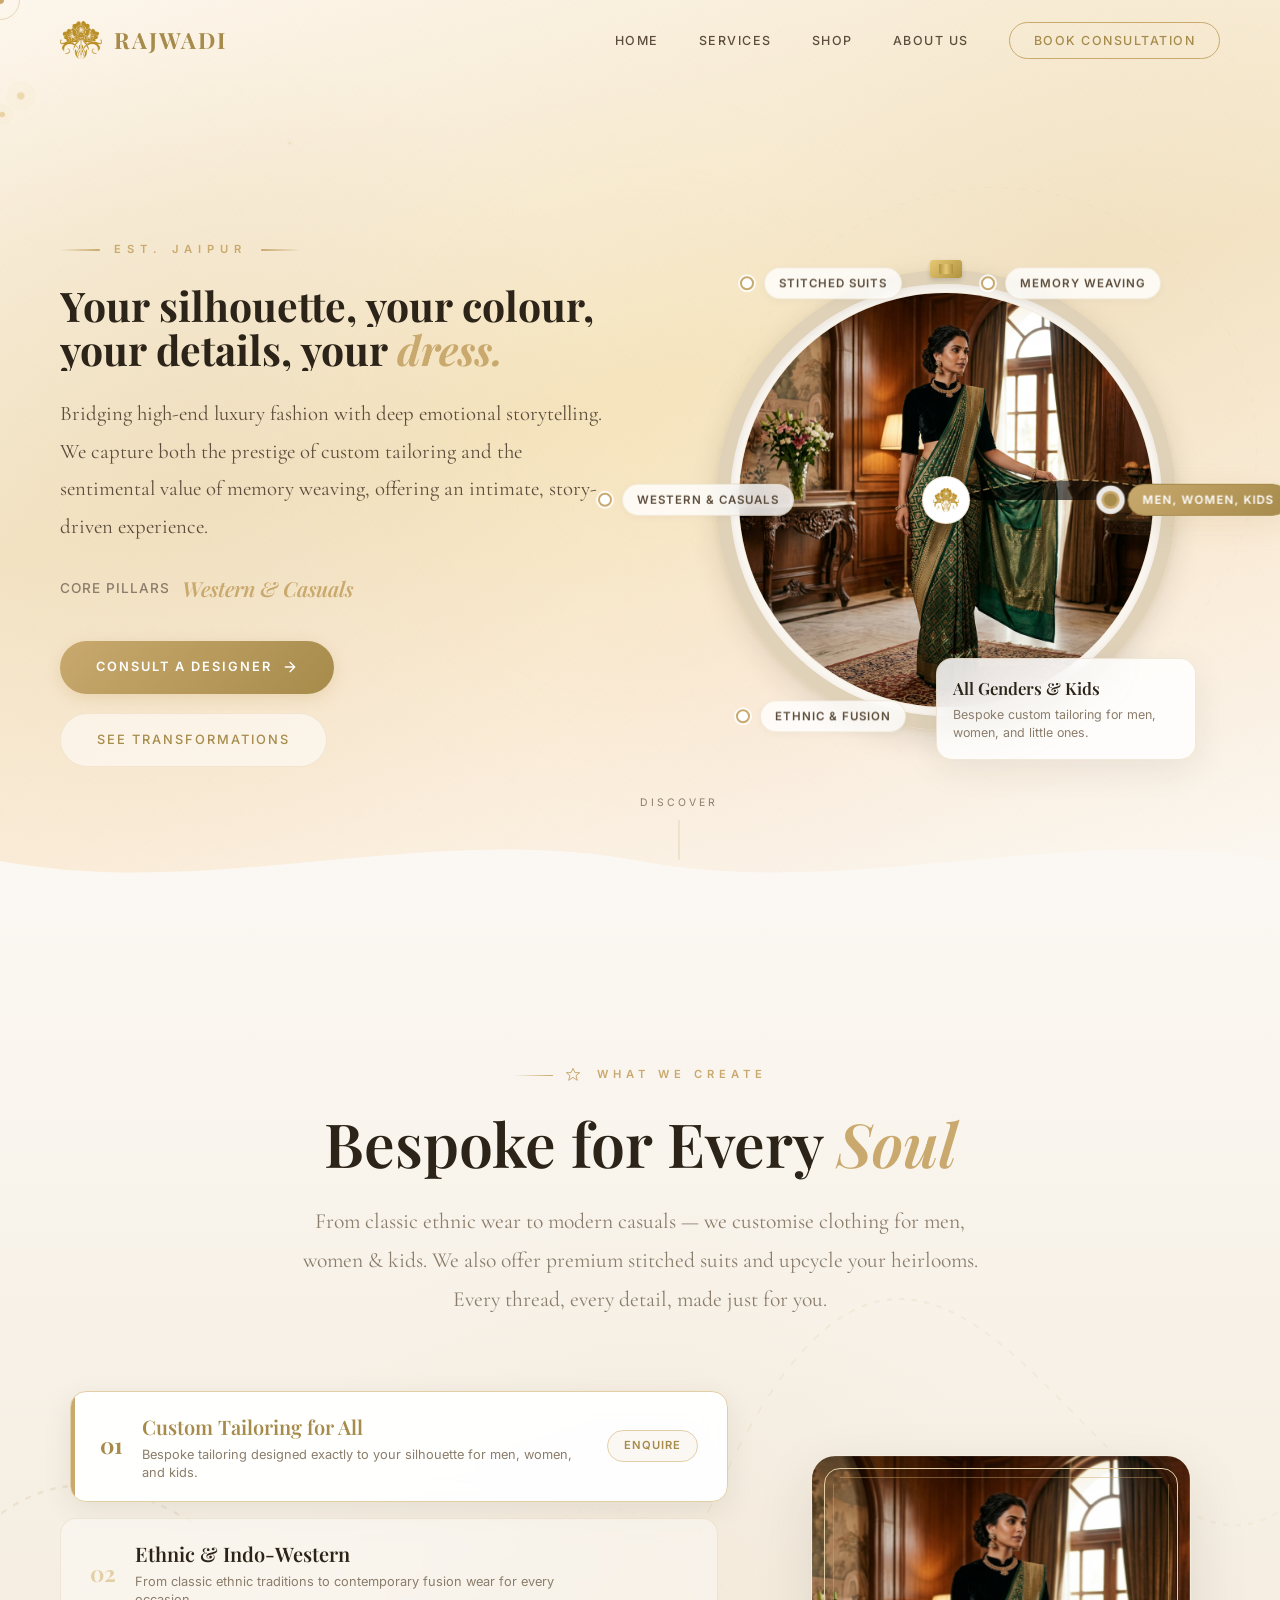
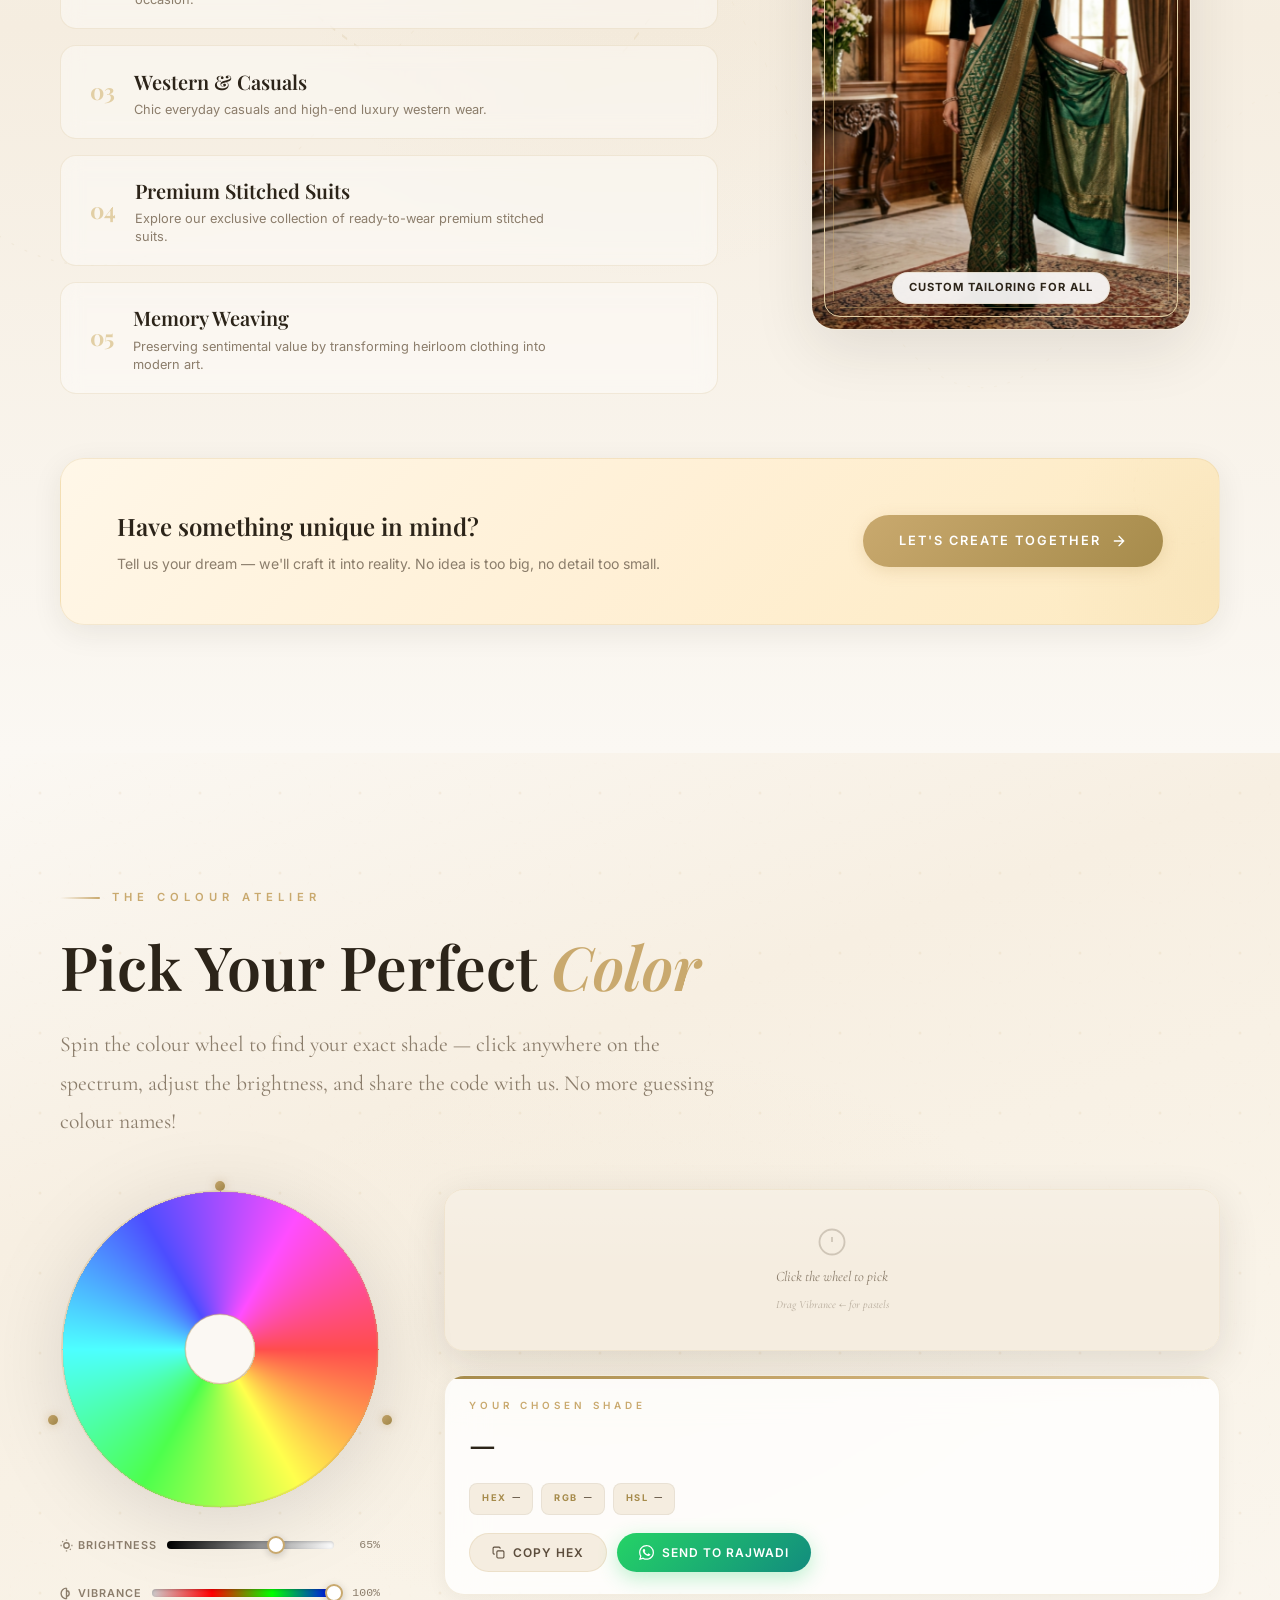
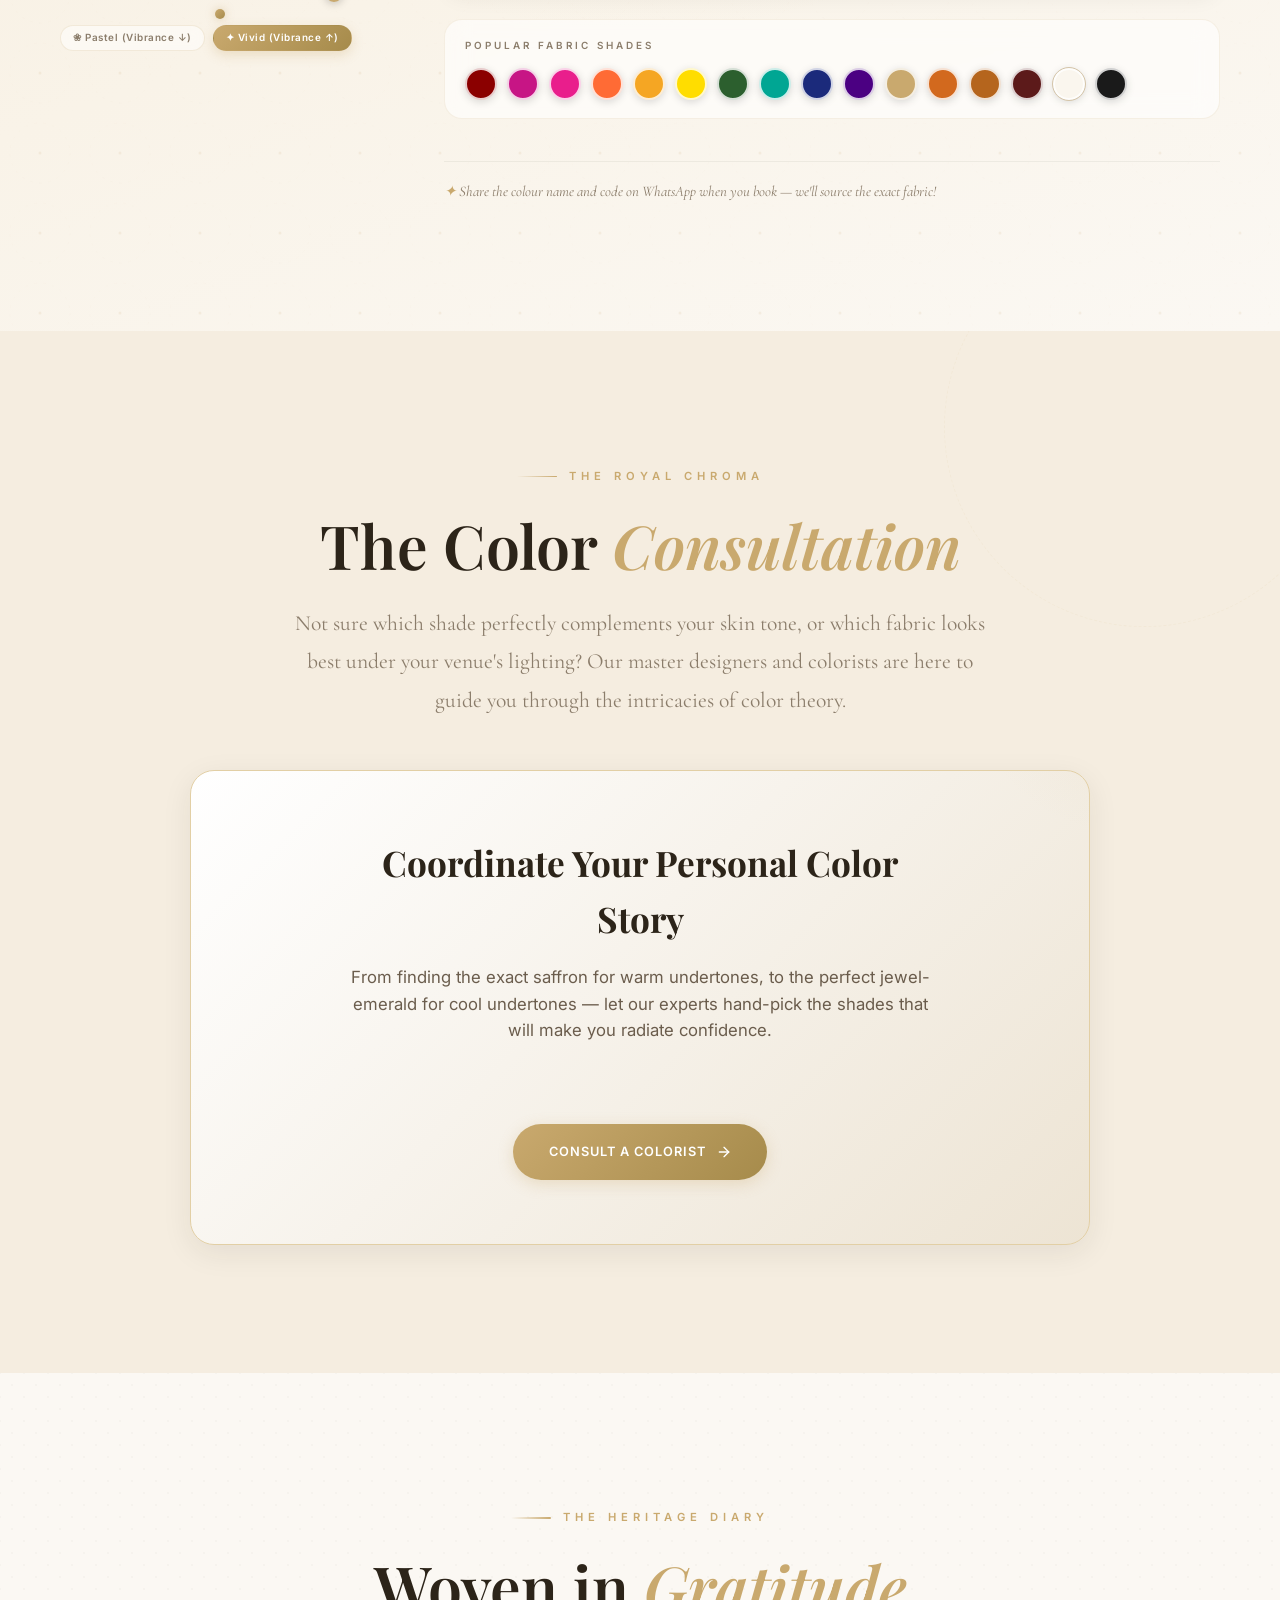
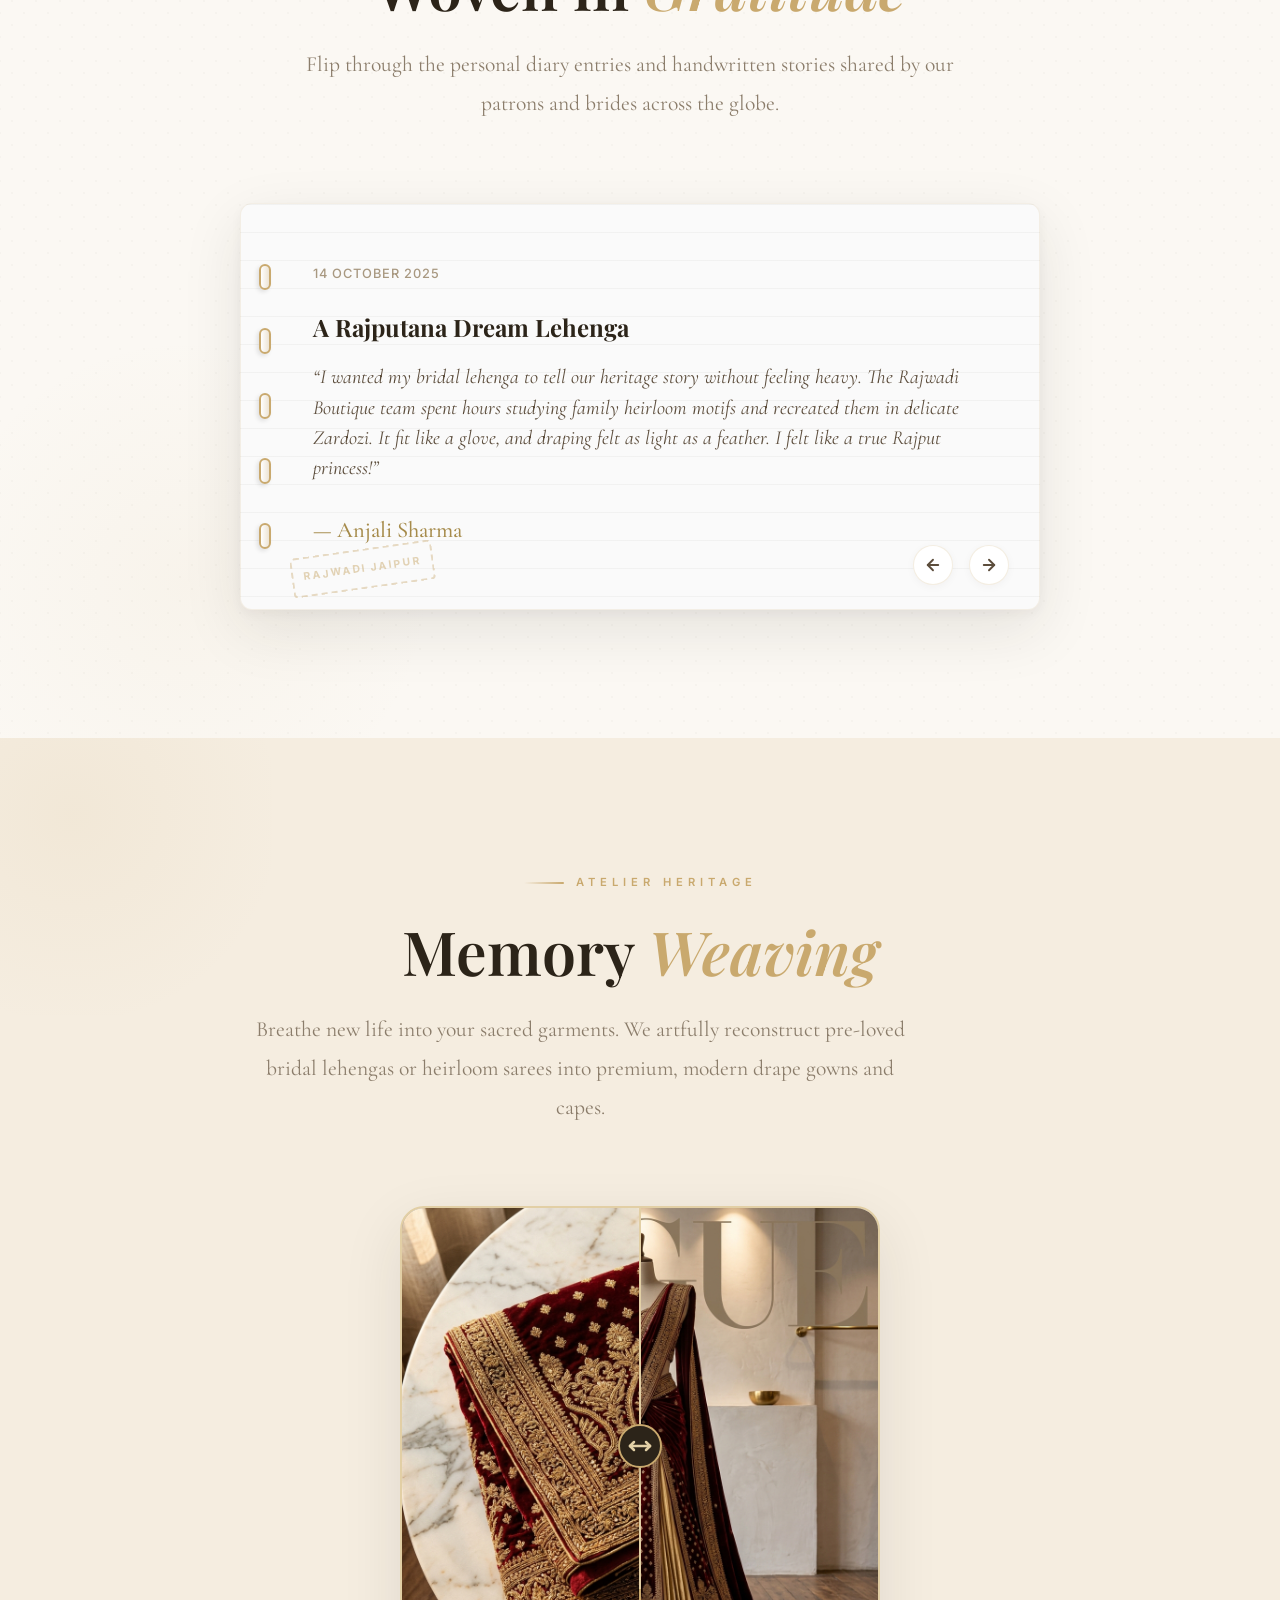
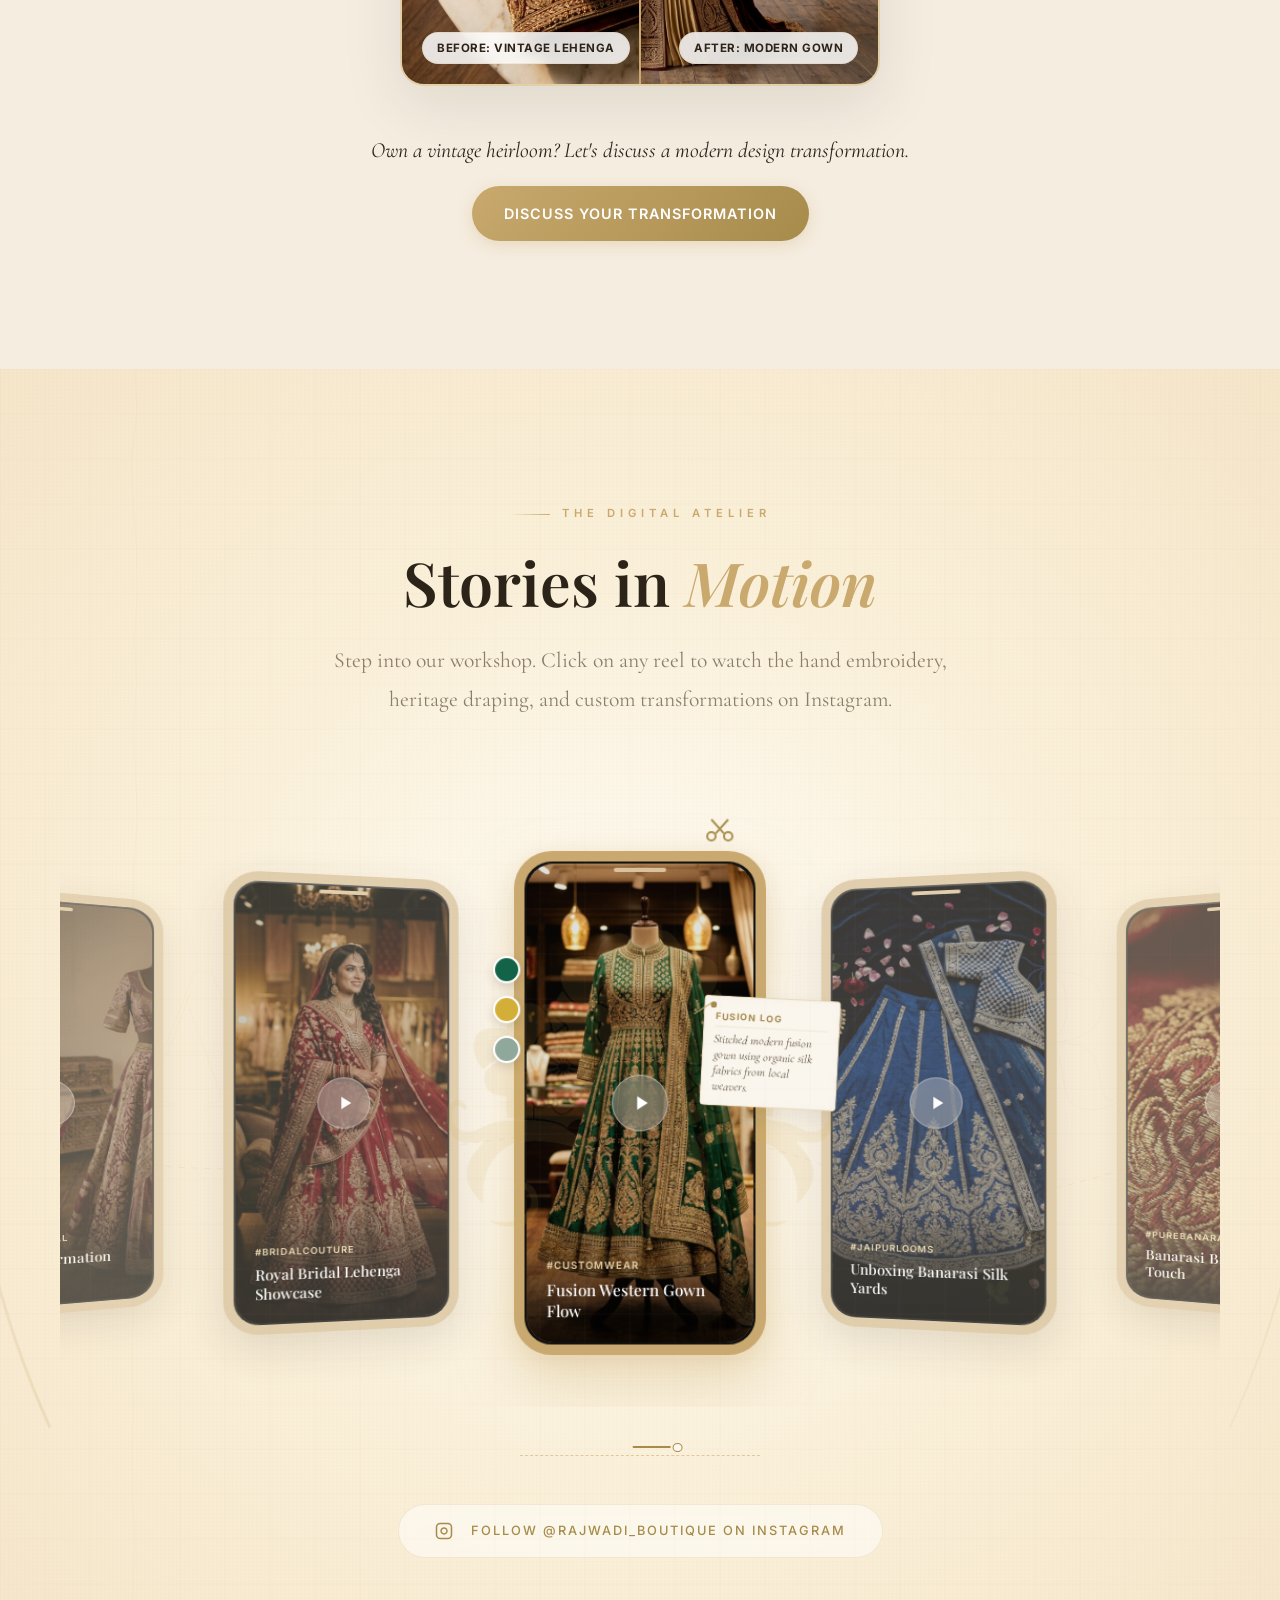
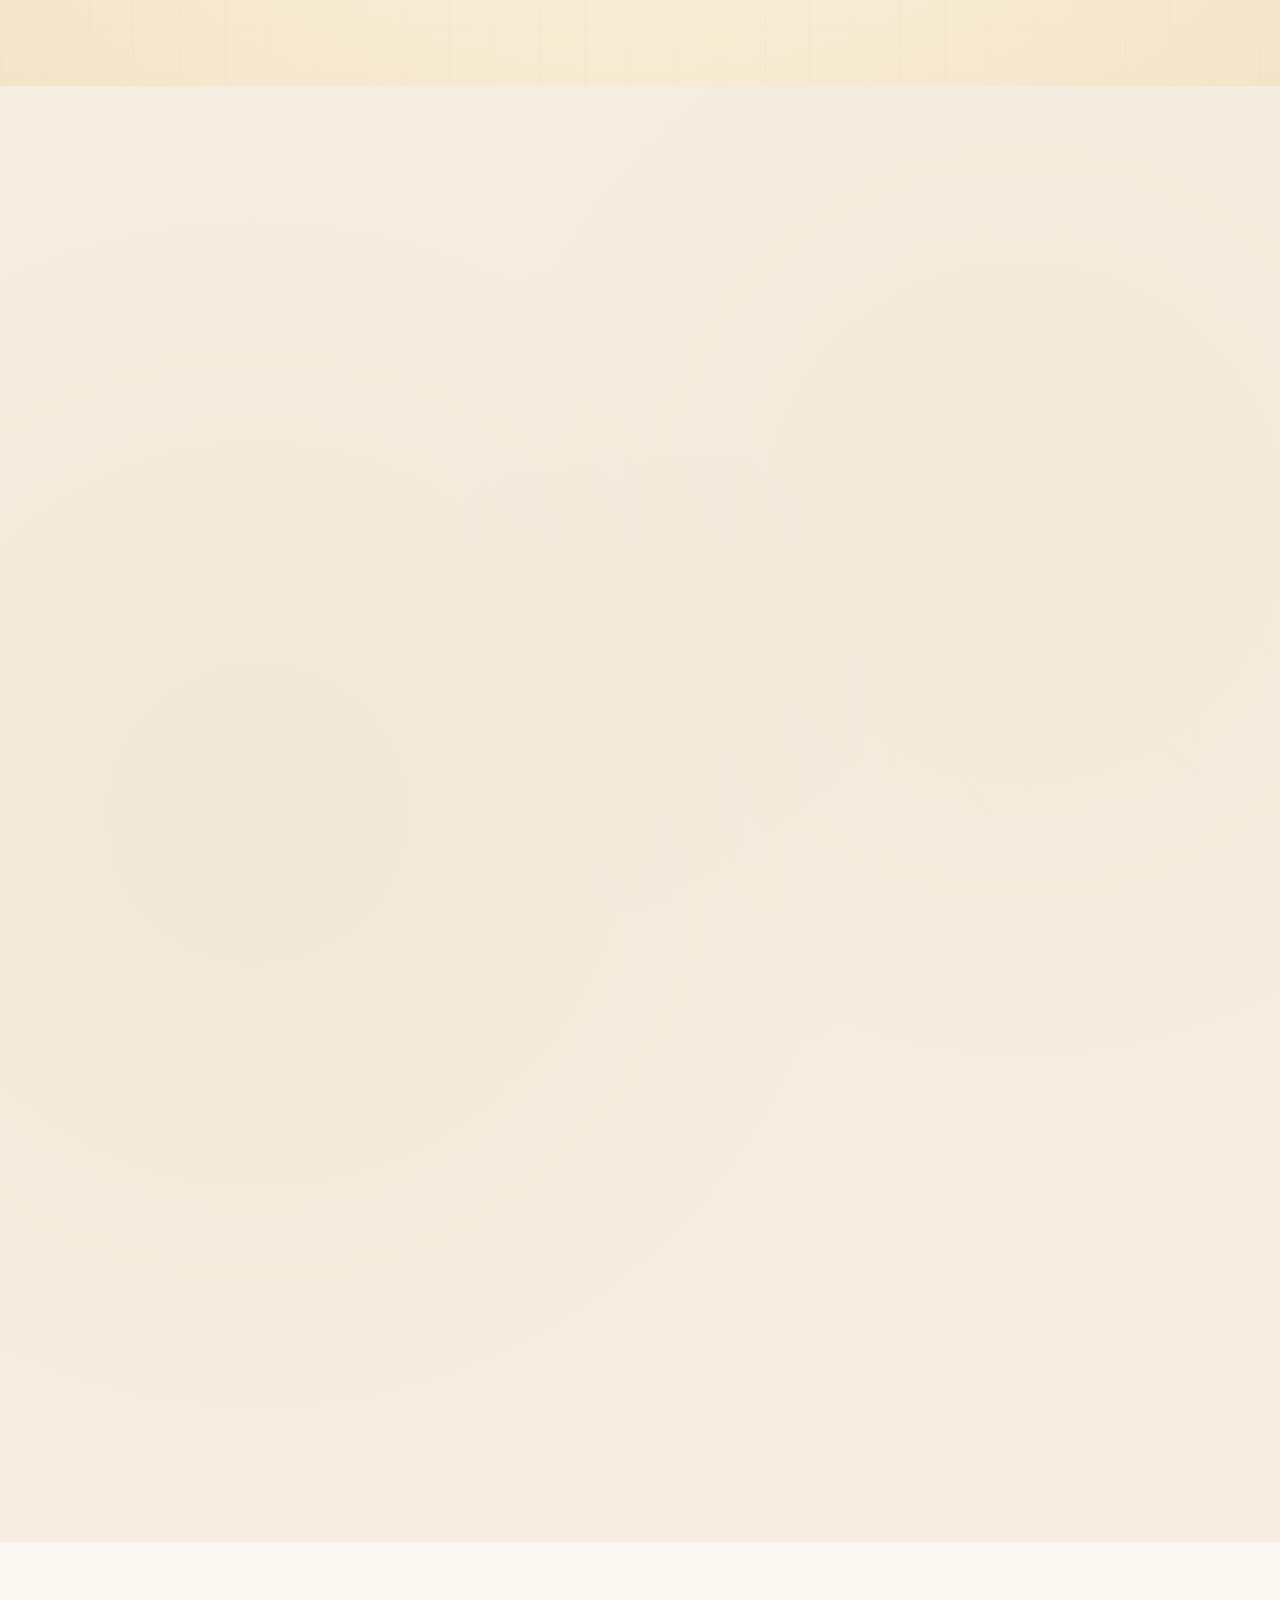
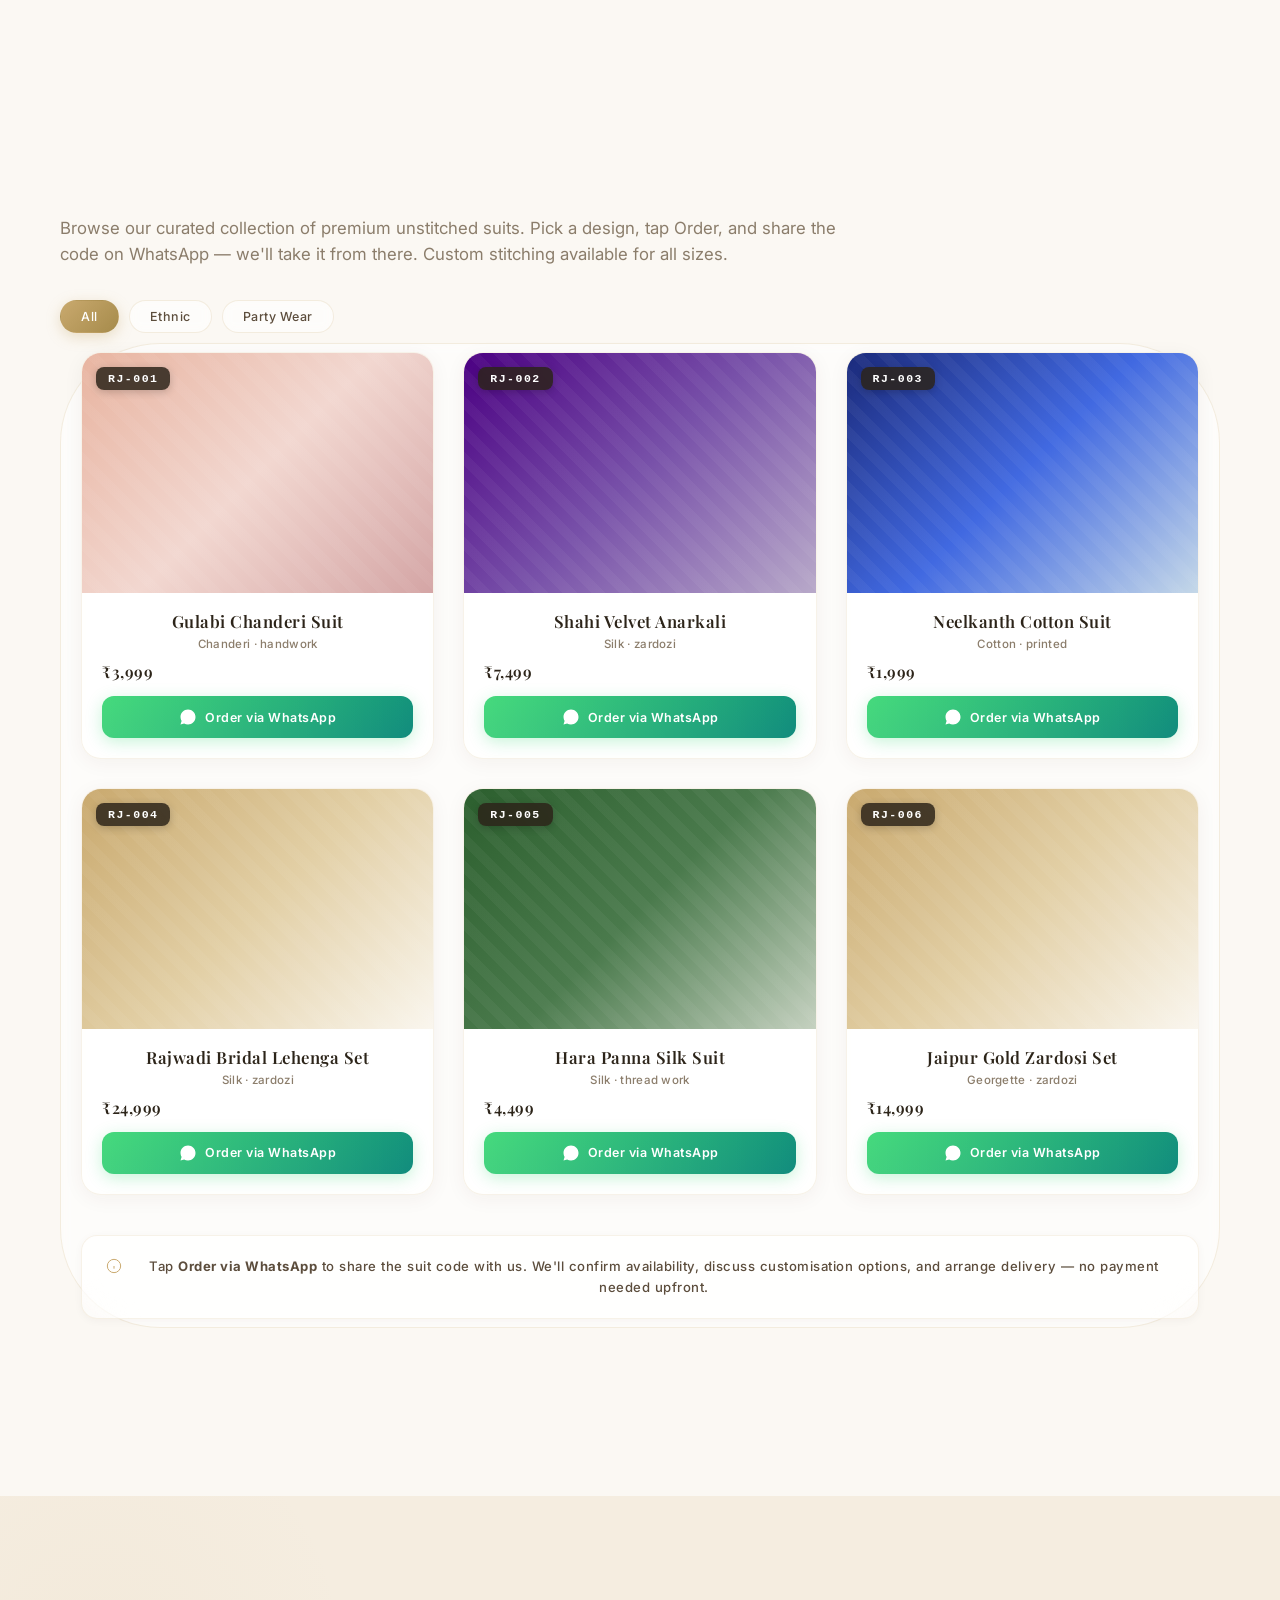
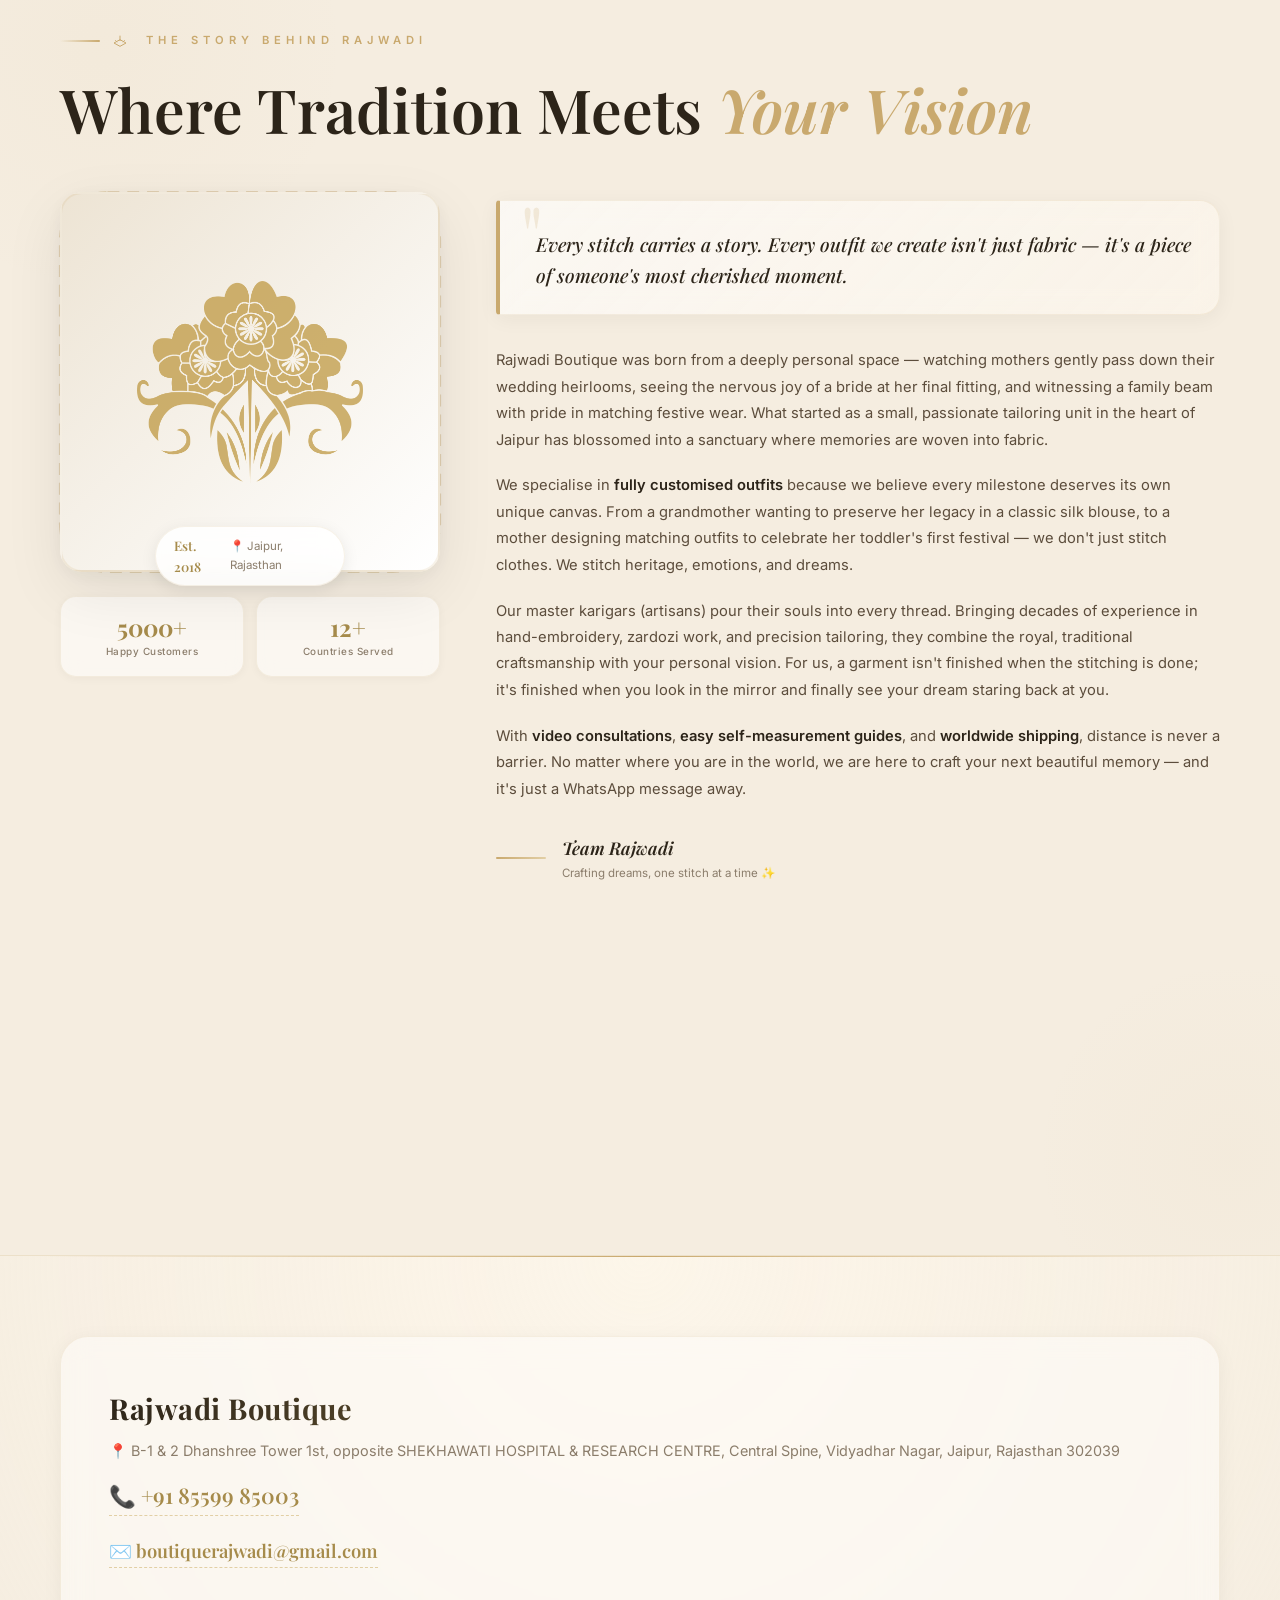
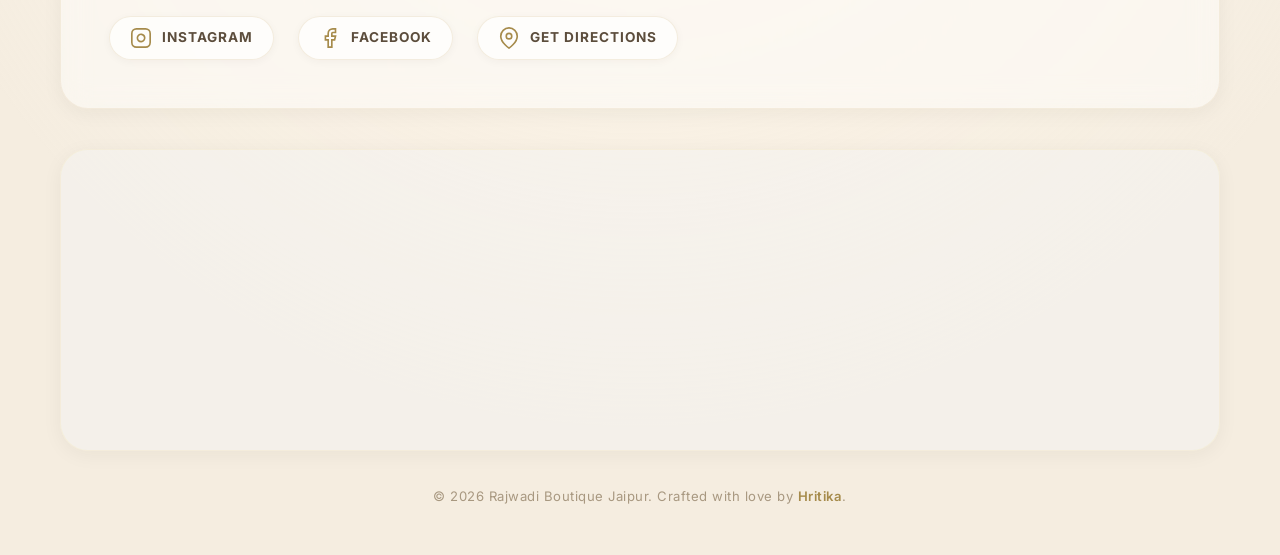
==== Rajwadi/index.html @ ab6ac305 "Add files via upload" ====
<!DOCTYPE html>
<html lang="en">

<head>
  <meta charset="UTF-8" />
  <meta name="viewport" content="width=device-width, initial-scale=1.0" />
  <title>Rajwadi Boutique — Bespoke Customisation for Every Soul | Jaipur</title>
  <meta name="description"
    content="Rajwadi Boutique — Jaipur's premier customisation studio. Western, ethnic, bridal, kids, men's & women's wear. Heritage revival & heirloom transformation. Every thread, your story." />
  <meta name="keywords"
    content="Rajwadi Boutique, Jaipur boutique, custom ethnic wear, bridal lehenga, saree transformation, heirloom revival, western wear, kids clothing, men's wear, customisation" />
  <meta property="og:title" content="Rajwadi Boutique — Bespoke Customisation for Every Soul" />
  <meta property="og:description"
    content="Premium customisation studio in Jaipur. Western, ethnic, bridal & heritage revival." />
  <meta property="og:type" content="website" />
  <link rel="icon" type="image/svg+xml"
    href="data:image/svg+xml,%3Csvg xmlns='http://www.w3.org/2000/svg' viewBox='0 0 32 32'%3E%3Ccircle cx='16' cy='16' r='14' fill='none' stroke='%23C9A96E' stroke-width='1.5'/%3E%3Ccircle cx='16' cy='16' r='6' fill='%23C9A96E'/%3E%3C/svg%3E" />
  <link href="https://fonts.googleapis.com/css2?family=Cinzel:wght@500;600;700&family=Jost:wght@300;400;500;600&display=swap" rel="stylesheet" />
  
  <!-- Netlify Identity Widget for Decap CMS -->
  <script type="text/javascript" src="https://identity.netlify.com/v1/netlify-identity-widget.js"></script>

  <link rel="stylesheet" href="styles.css" />
</head>

<body>

  <!-- Loading Screen -->
  <div class="loader" id="loader">
    <div class="loader-emblem">
      <img src="assets/logo.png" alt="Rajwadi Logo" class="loader-logo-img" />
    </div>
    <div class="loader-text">RAJWADI</div>
    <div class="loader-line"><span></span></div>
  </div>

  <!-- Custom Cursor -->
  <div class="cursor-dot" id="cursor-dot"></div>
  <div class="cursor-ring" id="cursor-ring"></div>

  <!-- ========== NAVIGATION ========== -->
  <nav class="navbar" id="navbar" role="navigation" aria-label="Main navigation">
    <div class="container">
      <a href="#" class="nav-logo" aria-label="Rajwadi Boutique Home">
        <img src="assets/logo.png" alt="Rajwadi" class="nav-logo-img" />
        <div class="nav-logo-text">RAJWADI</div>
      </a>
      <ul class="nav-links" id="nav-links">
        <li><a href="#hero">Home</a></li>
        <li><a href="#craft">Services</a></li>
        <li><a href="#suits-shop">Shop</a></li>
        <li><a href="#our-story">About Us</a></li>
        <li>
          <a href="https://wa.me/918559985003?text=Hello%20Rajwadi%20Boutique%20Jaipur!%20%E2%9C%A8%20I%20would%20like%20to%20book%20a%20personal%20styling%20and%20couture%20consultation%20with%20your%20designers."
            class="nav-cta" target="_blank" rel="noopener">Book Consultation</a>
        </li>
      </ul>
      <div class="nav-toggle" id="nav-toggle" aria-label="Toggle navigation" role="button" tabindex="0">
        <span></span><span></span><span></span>
      </div>
    </div>
  </nav>

  <!-- ========== HERO SECTION ========== -->
  <section class="hero" id="hero" aria-label="Hero">
    <!-- Interactive Mouse Spotlight -->
    <div class="hero-spotlight" id="hero-spotlight" aria-hidden="true"></div>

    <!-- Heritage Pattern Overlay -->
    <div class="hero-pattern-overlay" aria-hidden="true"></div>

    <!-- Mouse-reactive golden particles -->
    <canvas id="hero-particles" aria-hidden="true"></canvas>

    <!-- Animated background ornament SVG -->
    <div class="hero-bg-ornament" aria-hidden="true">
      <svg viewBox="0 0 800 800" fill="none" xmlns="http://www.w3.org/2000/svg" class="ornament-svg">
        <circle cx="400" cy="400" r="300" stroke="var(--gold)" stroke-width="0.5" stroke-dasharray="8 12"
          opacity="0.15">
          <animateTransform attributeName="transform" type="rotate" from="0 400 400" to="360 400 400" dur="60s"
            repeatCount="indefinite" />
        </circle>
        <circle cx="400" cy="400" r="250" stroke="var(--gold)" stroke-width="0.3" stroke-dasharray="4 8" opacity="0.1">
          <animateTransform attributeName="transform" type="rotate" from="360 400 400" to="0 400 400" dur="45s"
            repeatCount="indefinite" />
        </circle>
        <circle cx="400" cy="400" r="350" stroke="var(--gold)" stroke-width="0.3" stroke-dasharray="2 16"
          opacity="0.08">
          <animateTransform attributeName="transform" type="rotate" from="0 400 400" to="360 400 400" dur="80s"
            repeatCount="indefinite" />
        </circle>
      </svg>
    </div>

    <!-- Hero Split Layout -->
    <div class="hero-split" id="hero-parallax">

      <!-- LEFT: Text Content -->
      <div class="hero-left">
        <div class="hero-left-inner">
          <div class="hero-badge">
            <span class="badge-line"></span>
            Est. Jaipur
            <span class="badge-line"></span>
          </div>

          <h1 class="hero-title">
            <span class="hero-title-line anim-line" data-delay="0">Your silhouette, your colour,</span>
            <span class="hero-title-line anim-line" data-delay="1">your details, your <em>dress.</em></span>
          </h1>

          <p class="hero-subtitle">
            Bridging high-end luxury fashion with deep emotional storytelling. We capture both the prestige of custom tailoring and the sentimental value of memory weaving, offering an intimate, story-driven experience.
          </p>

          <div class="hero-rotating-wrapper">
            <span class="rotating-label">Core pillars</span>
            <div class="rotating-words" id="rotating-words">
              <span class="rotating-word active">Custom Tailoring for All</span>
              <span class="rotating-word">Ethnic & Indo-Western</span>
              <span class="rotating-word">Western & Casuals</span>
              <span class="rotating-word">Premium Stitched Suits</span>
              <span class="rotating-word">Memory Weaving</span>
            </div>
          </div>

          <div class="hero-actions">
            <a href="https://wa.me/918559985003?text=Hello%20Rajwadi%20Boutique%20Jaipur!%20%E2%9C%A8%20I%20would%20like%20to%20consult%20a%20designer%20about%20a%20custom%20dress%20design."
              class="btn-primary magnetic" id="hero-cta-primary" target="_blank" rel="noopener">
              Consult a Designer
              <svg width="16" height="16" viewBox="0 0 24 24" fill="none" stroke="currentColor" stroke-width="2"
                stroke-linecap="round">
                <path d="M5 12h14M12 5l7 7-7 7" />
              </svg>
            </a>
            <a href="#transformation" class="btn-outline magnetic" id="hero-cta-secondary">
              See Transformations
            </a>
          </div>
        </div>
      </div>

      <!-- RIGHT: Interactive Embroidery Hoop (Bespoke Adda Showcase) -->
      <div class="hero-right">
        <div class="hoop-container" id="hoop-container">
          <!-- Outer wooden frame -->
          <div class="hoop-outer-frame">
            <div class="hoop-brass-clamp"></div>
          </div>
          <!-- Inner canvas -->
          <div class="hoop-canvas">
            <div class="hoop-image-wrapper">
              <img id="hoop-main-img" src="assets/bridal-couture.png" alt="Custom bridal lehenga" />
            </div>
            <!-- SVG Overlay for reactive thread drawing -->
            <svg class="hoop-thread-overlay" id="hoop-thread-svg" viewBox="0 0 440 440">
              <path id="hoop-connecting-thread" d="" stroke="var(--gold)" stroke-width="1.5" stroke-linecap="round"
                opacity="0" stroke-dasharray="4 4" />
            </svg>
            <!-- Center Emblem badge -->
            <div class="hoop-center-emblem">
              <img src="assets/logo.png" alt="Emblem" />
            </div>
          </div>

          <!-- Circular Floating Interactive Nodes -->
          <div class="hoop-node active" data-index="0" data-img="assets/gallery-2.png" data-title="All Genders & Kids"
            data-desc="Bespoke custom tailoring for men, women, and little ones." style="--angle: 0deg;">
            <div class="node-dot"></div>
            <span class="node-label">Men, Women, Kids</span>
          </div>
          <div class="hoop-node" data-index="1" data-img="assets/custom-ethnic.png"
            data-title="Ethnic & Indo-Western"
            data-desc="From classic ethnic traditions to contemporary fusion wear." style="--angle: 120deg;">
            <div class="node-dot"></div>
            <span class="node-label">Ethnic & Fusion</span>
          </div>
          <div class="hoop-node" data-index="2" data-img="assets/western-gown.png" data-title="Western & Casuals"
            data-desc="Chic everyday casuals and high-end luxury western wear." style="--angle: 180deg;">
            <div class="node-dot"></div>
            <span class="node-label">Western & Casuals</span>
          </div>
          <div class="hoop-node" data-index="3" data-img="assets/gallery-1.png" data-title="Stitched Suits"
            data-desc="Explore our exclusive collection of ready-to-wear premium stitched suits." style="--angle: 240deg;">
            <div class="node-dot"></div>
            <span class="node-label">Stitched Suits</span>
          </div>
          <div class="hoop-node" data-index="4" data-img="assets/heritage-transform.png" data-title="Memory Weaving"
            data-desc="Reimagining sentimental heirloom clothing into modern art." style="--angle: 300deg;">
            <div class="node-dot"></div>
            <span class="node-label">Memory Weaving</span>
          </div>

          <!-- Active Card Details Floating below/beside -->
          <div class="hoop-details-card" id="hoop-details-card">
            <h4 id="hoop-detail-title">All Genders & Kids</h4>
            <p id="hoop-detail-desc">Bespoke custom tailoring for men, women, and little ones.</p>
          </div>
        </div>
      </div>

    </div>

    <!-- Scroll indicator -->
    <div class="hero-scroll">
      <span>Discover</span>
      <div class="scroll-line"></div>
    </div>

    <!-- Bottom decorative wave -->
    <div class="hero-wave" aria-hidden="true">
      <svg viewBox="0 0 1440 120" fill="none" xmlns="http://www.w3.org/2000/svg" preserveAspectRatio="none">
        <path d="M0,60 C240,120 480,0 720,60 C960,120 1200,0 1440,60 L1440,120 L0,120 Z" fill="var(--bg-primary)" />
      </svg>
    </div>
  </section>

 


  <!-- ========== OUR SERVICES — Premium Atelier Categories ========== -->
  <section class="services" id="craft" aria-label="Our Services">

    <!-- Decorative background elements -->
    <div class="services-bg-thread" aria-hidden="true">
      <svg viewBox="0 0 1440 600" fill="none" xmlns="http://www.w3.org/2000/svg" preserveAspectRatio="none">
        <path d="M-100 300 C 200 100, 500 500, 800 250 C 1100 0, 1300 400, 1540 200" stroke="url(#svc-thread-grad)"
          stroke-width="1" stroke-dasharray="6 8" opacity="0.15" />
        <path d="M-100 350 C 300 550, 600 50, 900 350 C 1200 650, 1400 150, 1540 400" stroke="url(#svc-thread-grad)"
          stroke-width="0.5" stroke-dasharray="3 12" opacity="0.08" />
        <defs>
          <linearGradient id="svc-thread-grad" x1="0%" y1="0%" x2="100%" y2="0%">
            <stop offset="0%" stop-color="var(--gold-dark)" />
            <stop offset="50%" stop-color="var(--gold)" />
            <stop offset="100%" stop-color="var(--gold-light)" />
          </linearGradient>
        </defs>
      </svg>
    </div>
    <div class="services-bg-glow" aria-hidden="true"></div>

    <div class="container">

      <!-- Section Header -->
      <div class="services-header">
        <div class="section-label reveal">
          <svg width="16" height="16" viewBox="0 0 24 24" fill="none" stroke="currentColor" stroke-width="1.5"
            style="vertical-align:-2px; margin-right:4px; color:var(--gold);">
            <path d="M12 2L15 8.5H22L16.5 13L18.5 20L12 15.5L5.5 20L7.5 13L2 8.5H9L12 2Z" />
          </svg>
          What We Create
        </div>
        <h2 class="section-title reveal delay-1">
          Bespoke for Every <span>Soul</span>
        </h2>
        <p class="section-subtitle reveal delay-2">
          From classic ethnic wear to modern casuals — we customise clothing for men, women &amp; kids. We also offer premium stitched suits and upcycle your heirlooms. Every thread, every detail, made just for you.
        </p>
      </div>

      <!-- Premium Interactive Split Cabinet Showcase -->
      <div class="services-cabinet reveal delay-3">
        <!-- LEFT: Stylized Design Showcase Interactive Triggers -->
        <div class="cabinet-menu">
          <!-- Item 1 -->
          <div class="cabinet-item active" data-cabinet="all-genders">
            <span class="cabinet-num">01</span>
            <div class="cabinet-info">
              <h3>Custom Tailoring for All</h3>
              <p>Bespoke tailoring designed exactly to your silhouette for men, women, and kids.</p>
            </div>
            <a href="https://wa.me/918559985003?text=Hello%20Rajwadi%20Boutique%20Jaipur!%20%E2%9C%A8%20I%20am%20interested%20in%20Custom%20Tailoring."
              class="cabinet-whatsapp-btn" target="_blank" rel="noopener">Enquire</a>
          </div>

          <!-- Item 2 -->
          <div class="cabinet-item" data-cabinet="ethnic-fusion">
            <span class="cabinet-num">02</span>
            <div class="cabinet-info">
              <h3>Ethnic & Indo-Western</h3>
              <p>From classic ethnic traditions to contemporary fusion wear for every occasion.</p>
            </div>
            <a href="https://wa.me/918559985003?text=Hello%20Rajwadi%20Boutique%20Jaipur!%20%E2%9C%A8%20I%20am%20interested%20in%20Ethnic%20%26%20Indo-Western%20wear."
              class="cabinet-whatsapp-btn" target="_blank" rel="noopener">Enquire</a>
          </div>

          <!-- Item 3 -->
          <div class="cabinet-item" data-cabinet="western">
            <span class="cabinet-num">03</span>
            <div class="cabinet-info">
              <h3>Western & Casuals</h3>
              <p>Chic everyday casuals and high-end luxury western wear.</p>
            </div>
            <a href="https://wa.me/918559985003?text=Hello%20Rajwadi%20Boutique%20Jaipur!%20%E2%9C%A8%20I%20am%20interested%20in%20Western%20%26%20Casuals."
              class="cabinet-whatsapp-btn" target="_blank" rel="noopener">Enquire</a>
          </div>

          <!-- Item 4 -->
          <div class="cabinet-item" data-cabinet="stitched-suits">
            <span class="cabinet-num">04</span>
            <div class="cabinet-info">
              <h3>Premium Stitched Suits</h3>
              <p>Explore our exclusive collection of ready-to-wear premium stitched suits.</p>
            </div>
            <a href="https://wa.me/918559985003?text=Hello%20Rajwadi%20Boutique%20Jaipur!%20%E2%9C%A8%20I%20am%20interested%20in%20Stitched%20Suits."
              class="cabinet-whatsapp-btn" target="_blank" rel="noopener">Enquire</a>
          </div>

          <!-- Item 5 -->
          <div class="cabinet-item" data-cabinet="heritage">
            <span class="cabinet-num">05</span>
            <div class="cabinet-info">
              <h3>Memory Weaving</h3>
              <p>Preserving sentimental value by transforming heirloom clothing into modern art.</p>
            </div>
            <a href="https://wa.me/918559985003?text=Hello%20Rajwadi%20Boutique%20Jaipur!%20%E2%9C%A8%20I%20am%20interested%20in%20Memory%20Weaving."
              class="cabinet-whatsapp-btn" target="_blank" rel="noopener">Enquire</a>
          </div>
        </div>

        <!-- RIGHT: Interactive Visual Display Cabinet Frame -->
        <div class="cabinet-display-panel">
          <div class="display-frame-wrapper">
            <div class="display-zardozi-frame">
              <span class="frame-edge top"></span>
              <span class="frame-edge bottom"></span>
              <span class="frame-edge left"></span>
              <span class="frame-edge right"></span>
            </div>

            <!-- Dynamic Images mapped to each service -->
            <div class="cabinet-slides">
              <div class="cabinet-slide active" id="slide-all-genders">
                <img src="assets/gallery-2.png" alt="Custom Tailoring for All">
                <div class="slide-overlay">
                  <span class="slide-tag">Custom Tailoring for All</span>
                </div>
              </div>
              <div class="cabinet-slide" id="slide-ethnic-fusion">
                <img src="assets/custom-ethnic.png" alt="Ethnic & Indo-Western">
                <div class="slide-overlay">
                  <span class="slide-tag">Ethnic & Indo-Western</span>
                </div>
              </div>
              <div class="cabinet-slide" id="slide-western">
                <img src="assets/western-gown.png" alt="Western & Casuals">
                <div class="slide-overlay">
                  <span class="slide-tag">Western & Casuals</span>
                </div>
              </div>
              <div class="cabinet-slide" id="slide-stitched-suits">
                <img src="assets/gallery-1.png" alt="Premium Stitched Suits">
                <div class="slide-overlay">
                  <span class="slide-tag">Premium Stitched Suits</span>
                </div>
              </div>
              <div class="cabinet-slide" id="slide-heritage">
                <img src="assets/after_saree.png" alt="Memory Weaving">
                <div class="slide-overlay">
                  <span class="slide-tag">Memory Weaving</span>
                </div>
              </div>
            </div>
          </div>
        </div>
      </div>

      <!-- Bottom CTA Banner -->
      <div class="services-cta reveal delay-4">
        <div class="services-cta-inner">
          <div class="services-cta-ornament" aria-hidden="true">
            <svg viewBox="0 0 120 120" fill="none">
              <circle cx="60" cy="60" r="55" stroke="var(--gold-light)" stroke-width="0.5" stroke-dasharray="4 6"
                opacity="0.3">
                <animateTransform attributeName="transform" type="rotate" from="0 60 60" to="360 60 60" dur="40s"
                  repeatCount="indefinite" />
              </circle>
              <circle cx="60" cy="60" r="40" stroke="var(--gold)" stroke-width="0.3" stroke-dasharray="2 10"
                opacity="0.2">
                <animateTransform attributeName="transform" type="rotate" from="360 60 60" to="0 60 60" dur="30s"
                  repeatCount="indefinite" />
              </circle>
            </svg>
          </div>
          <div class="services-cta-text">
            <h3>Have something unique in mind?</h3>
            <p>Tell us your dream — we'll craft it into reality. No idea is too big, no detail too small.</p>
          </div>
          <a href="https://wa.me/918559985003?text=Hello%20Rajwadi%20Boutique%20Jaipur%20!%20%E2%9C%A8%20I%20have%20a%20unique%20custom%20design%20idea%20I%20would%20like%20to%20discuss%20with%20your%20team."
            class="btn-primary magnetic" target="_blank" rel="noopener">
            Let's Create Together
            <svg width="16" height="16" viewBox="0 0 24 24" fill="none" stroke="currentColor" stroke-width="2"
              stroke-linecap="round">
              <path d="M5 12h14M12 5l7 7-7 7" />
            </svg>
          </a>
        </div>
      </div>

    </div>
  </section>
  <!-- END Services Section -->

  <!-- ========== PREMIUM COLOUR WHEEL SECTION ========== -->
  <section class="palette-section" id="palette" aria-label="Colour Wheel Picker">

    <div class="palette-bg-pattern" aria-hidden="true"></div>
    <div class="palette-bg-glow" aria-hidden="true"></div>

    <div class="container">

      <div class="palette-header">
        <div class="section-label reveal">The Colour Atelier</div>
        <h2 class="section-title reveal delay-1">
          Pick Your Perfect <span>Color</span>
        </h2>
        <p class="section-subtitle reveal delay-2">
          Spin the colour wheel to find your exact shade — click anywhere on the spectrum, adjust the brightness, and
          share the code with us. No more guessing colour names!
        </p>
      </div>

      <div class="colorwheel-layout reveal delay-3">

        <!-- LEFT: The interactive colour wheel -->
        <div class="colorwheel-left">
          <div class="colorwheel-frame-outer" aria-hidden="true">
            <div class="colorwheel-frame-ornament top"></div>
            <div class="colorwheel-frame-ornament bottom"></div>
            <div class="colorwheel-frame-ornament left"></div>
            <div class="colorwheel-frame-ornament right"></div>
          </div>
          <div class="colorwheel-canvas-wrap">
            <canvas id="color-wheel-canvas" width="320" height="320" aria-label="Colour spectrum wheel"></canvas>
            <div class="colorwheel-cursor" id="colorwheel-cursor" aria-hidden="true">
              <div class="cursor-inner"></div>
            </div>
          </div>
          <!-- Brightness slider -->
          <div class="brightness-slider-wrap">
            <span class="brightness-label">
              <svg width="13" height="13" viewBox="0 0 24 24" fill="none" stroke="currentColor" stroke-width="2.5">
                <circle cx="12" cy="12" r="5" />
                <line x1="12" y1="1" x2="12" y2="3" />
                <line x1="12" y1="21" x2="12" y2="23" />
                <line x1="4.22" y1="4.22" x2="5.64" y2="5.64" />
                <line x1="18.36" y1="18.36" x2="19.78" y2="19.78" />
                <line x1="1" y1="12" x2="3" y2="12" />
                <line x1="21" y1="12" x2="23" y2="12" />
              </svg>
              Brightness
            </span>
            <div class="brightness-track-wrap" id="brightness-track-wrap">
              <div class="brightness-track" style="background: linear-gradient(90deg, #000, #888, #fff);">
                <div class="brightness-fill" id="brightness-fill"></div>
              </div>
              <input type="range" id="brightness-slider" class="brightness-range" min="10" max="100" value="65"
                aria-label="Adjust brightness">
            </div>
            <span class="brightness-value" id="brightness-value">65%</span>
          </div>

          <!-- Saturation slider -->
          <div class="brightness-slider-wrap">
            <span class="brightness-label">
              <svg width="13" height="13" viewBox="0 0 24 24" fill="none" stroke="currentColor" stroke-width="2.5">
                <path d="M12 2a10 10 0 1 0 0 20" />
                <path d="M12 2v20" />
                <path d="M12 7c2.5 0 5 1.5 5 5s-2.5 5-5 5" />
              </svg>
              Vibrance
            </span>
            <div class="brightness-track-wrap" id="saturation-track-wrap">
              <div class="brightness-track" id="saturation-track"
                style="background: linear-gradient(90deg, #ccc, hsl(0,100%,50%) 33%, hsl(120,100%,50%) 66%, hsl(240,100%,50%));">
              </div>
              <input type="range" id="saturation-slider" class="brightness-range" min="0" max="100" value="100"
                aria-label="Adjust saturation">
            </div>
            <span class="brightness-value" id="saturation-value">100%</span>
          </div>

          <!-- Mode hint chips -->
          <div class="slider-mode-hints">
            <span class="mode-hint" id="mode-hint-pastel">❀ Pastel (Vibrance ↓)</span>
            <span class="mode-hint active" id="mode-hint-vivid">✦ Vivid (Vibrance ↑)</span>
          </div>
        </div>

        <!-- RIGHT: Preview + info panel -->
        <div class="colorwheel-right">

          <div class="cw-preview-block">
            <div class="cw-preview-color" id="cw-preview-color">
              <div class="cw-preview-shine" aria-hidden="true"></div>
              <div class="cw-preview-idle" id="cw-preview-idle">
                <svg width="30" height="30" viewBox="0 0 24 24" fill="none" stroke="currentColor" stroke-width="1.5"
                  opacity="0.35">
                  <circle cx="12" cy="12" r="10" />
                  <path d="M12 8v4M12 16h.01" />
                </svg>
                <span>Click the wheel to pick</span>
                <small style="font-size:0.7rem; opacity:0.6">Drag Vibrance ← for pastels</small>
              </div>
            </div>
          </div>

          <div class="cw-info-card">
            <div class="cw-info-label">Your Chosen Shade</div>
            <h3 class="cw-color-name" id="cw-color-name">—</h3>
            <div class="cw-color-values">
              <div class="cw-value-chip">
                <span class="chip-label">HEX</span>
                <span class="chip-val" id="cw-hex">—</span>
              </div>
              <div class="cw-value-chip">
                <span class="chip-label">RGB</span>
                <span class="chip-val" id="cw-rgb">—</span>
              </div>
              <div class="cw-value-chip">
                <span class="chip-label">HSL</span>
                <span class="chip-val" id="cw-hsl">—</span>
              </div>
            </div>
            <div class="cw-actions">
              <button class="preview-copy-btn" id="cw-copy-btn" aria-label="Copy hex code">
                <svg width="13" height="13" viewBox="0 0 24 24" fill="none" stroke="currentColor" stroke-width="2">
                  <rect x="9" y="9" width="13" height="13" rx="2" />
                  <path d="M5 15H4a2 2 0 0 1-2-2V4a2 2 0 0 1 2-2h9a2 2 0 0 1 2 2v1" />
                </svg>
                Copy HEX
              </button>
              <a href="#" class="preview-whatsapp-btn" id="cw-whatsapp-btn" target="_blank" rel="noopener">
                <svg width="15" height="15" viewBox="0 0 24 24" fill="currentColor">
                  <path
                    d="M17.472 14.382c-.297-.149-1.758-.867-2.03-.967-.273-.099-.471-.148-.67.15-.197.297-.767.966-.94 1.164-.173.199-.347.223-.644.075-.297-.15-1.255-.463-2.39-1.475-.883-.788-1.48-1.761-1.653-2.059-.173-.297-.018-.458.13-.606.134-.133.298-.347.446-.52.149-.174.198-.298.298-.497.099-.198.05-.371-.025-.52-.075-.149-.669-1.612-.916-2.207-.242-.579-.487-.5-.669-.51-.173-.008-.371-.01-.57-.01-.198 0-.52.074-.792.372-.272.297-1.04 1.016-1.04 2.479 0 1.462 1.065 2.875 1.213 3.074.149.198 2.096 3.2 5.077 4.487.709.306 1.262.489 1.694.625.712.227 1.36.195 1.871.118.571-.085 1.758-.719 2.006-1.413.248-.694.248-1.289.173-1.413-.074-.124-.272-.198-.57-.347m-5.421 7.403h-.004a9.87 9.87 0 0 1-5.031-1.378l-.361-.214-3.741.982.998-3.648-.235-.374a9.86 9.86 0 0 1-1.51-5.26c.001-5.45 4.436-9.884 9.888-9.884 2.64 0 5.122 1.03 6.988 2.898a9.825 9.825 0 0 1 2.893 6.994c-.003 5.45-4.437 9.884-9.885 9.884m8.413-18.297A11.815 11.815 0 0 0 12.05 0C5.495 0 .16 5.335.157 11.892c0 2.096.547 4.142 1.588 5.945L.057 24l6.305-1.654a11.882 11.882 0 0 0 5.683 1.448h.005c6.554 0 11.89-5.335 11.893-11.893a11.821 11.821 0 0 0-3.48-8.413Z" />
                </svg>
                Send to Rajwadi
              </a>
            </div>
          </div>

          <!-- Quick fabric shade picks -->
          <div class="cw-quick-picks">
            <div class="cw-quick-label">Popular Fabric Shades</div>
            <div class="cw-quick-grid">
              <button class="cw-quick-dot" data-hex="#8B0000" data-name="Rajwadi Crimson" title="Rajwadi Crimson"
                style="background:#8B0000"></button>
              <button class="cw-quick-dot" data-hex="#C71585" data-name="Rani Magenta" title="Rani Magenta"
                style="background:#C71585"></button>
              <button class="cw-quick-dot" data-hex="#E91E8C" data-name="Gulabi Pink" title="Gulabi Pink"
                style="background:#E91E8C"></button>
              <button class="cw-quick-dot" data-hex="#FF6B35" data-name="Holi Orange" title="Holi Orange"
                style="background:#FF6B35"></button>
              <button class="cw-quick-dot" data-hex="#F5A623" data-name="Saffron Zari" title="Saffron Zari"
                style="background:#F5A623"></button>
              <button class="cw-quick-dot" data-hex="#FFDD00" data-name="Pitambari Yellow" title="Pitambari Yellow"
                style="background:#FFDD00"></button>
              <button class="cw-quick-dot" data-hex="#2C5F2E" data-name="Emerald Velvet" title="Emerald Velvet"
                style="background:#2C5F2E"></button>
              <button class="cw-quick-dot" data-hex="#00A693" data-name="Peacock Teal" title="Peacock Teal"
                style="background:#00A693"></button>
              <button class="cw-quick-dot" data-hex="#1B2A7B" data-name="Jaipur Royal Blue" title="Jaipur Royal Blue"
                style="background:#1B2A7B"></button>
              <button class="cw-quick-dot" data-hex="#4B0082" data-name="Amethyst Silk" title="Amethyst Silk"
                style="background:#4B0082"></button>
              <button class="cw-quick-dot" data-hex="#C9A96E" data-name="Jaipur Gold" title="Jaipur Gold"
                style="background:#C9A96E"></button>
              <button class="cw-quick-dot" data-hex="#D2691E" data-name="Sandalwood" title="Sandalwood"
                style="background:#D2691E"></button>
              <button class="cw-quick-dot" data-hex="#B5651D" data-name="Mitti Terracotta" title="Mitti Terracotta"
                style="background:#B5651D"></button>
              <button class="cw-quick-dot" data-hex="#5C1A1A" data-name="Velvet Wine" title="Velvet Wine"
                style="background:#5C1A1A"></button>
              <button class="cw-quick-dot" data-hex="#FAF6EE" data-name="Pure Ivory" title="Pure Ivory"
                style="background:#FAF6EE; outline:1.5px solid #d4c4a8;"></button>
              <button class="cw-quick-dot" data-hex="#1A1A1A" data-name="Kohl Black" title="Kohl Black"
                style="background:#1A1A1A"></button>
            </div>
          </div>


          <p class="preview-hint">Share the colour name and code on WhatsApp when you book — we'll source the exact
            fabric!</p>
        </div>

      <!-- END palette section inner -->
    </div>
  </section>
  <!-- END palette section -->

  <!-- ========== ROYAL COLOR THEORY SECTION ========== -->
  <section class="color-theory" id="color-theory" aria-label="Royal Color Theory">
    <div class="theory-bg-ornament" aria-hidden="true"></div>

    <div class="container">
      <div class="theory-header">
        <div class="section-label reveal">The Royal Chroma</div>
        <h2 class="section-title reveal delay-1">
          The Color <span>Consultation</span>
        </h2>
        <p class="section-subtitle reveal delay-2" style="max-width: 700px; margin: 0 auto;">
          Not sure which shade perfectly complements your skin tone, or which fabric looks best under your venue's lighting? Our master designers and colorists are here to guide you through the intricacies of color theory.
        </p>
      </div>

      <!-- Classy Contact Us Callout -->
      <div class="theory-contact-callout reveal delay-3" style="margin-top: 50px;">
        <div class="callout-inner" style="flex-direction: column; text-align: center; max-width: 900px; margin: 0 auto; padding: 4rem 3rem;">
          <div class="callout-content" style="max-width: 600px; margin: 0 auto 2rem auto;">
            <h3 style="font-size: 2.2rem; margin-bottom: 1rem;">Coordinate Your Personal Color Story</h3>
            <p style="font-size: 1.05rem; opacity: 0.9;">From finding the exact saffron for warm undertones, to the perfect jewel-emerald for cool undertones — let our experts hand-pick the shades that will make you radiate confidence.</p>
          </div>
          <div class="callout-action" style="justify-content: center; width: 100%;">
            <a href="https://wa.me/918559985003?text=Hello%20Rajwadi%20Boutique%20Jaipur!%20%E2%9C%A8%20I%20would%20like%20to%20request%20a%20personal%20color%20theory%20and%20undertone%20matching%20consultation%20with%20your%20stylist."
              class="btn-primary premium-theory-btn magnetic" target="_blank" rel="noopener" style="margin: 0 auto;">
              Consult a Colorist
              <svg width="16" height="16" viewBox="0 0 24 24" fill="none" stroke="currentColor" stroke-width="2"
                stroke-linecap="round">
                <line x1="5" y1="12" x2="19" y2="12"></line>
                <polyline points="12 5 19 12 12 19"></polyline>
              </svg>
            </a>
          </div>
        </div>
      </div>

    </div>
  </section>

  

  <!-- ========== THE HERITAGE DIARY (TESTIMONIALS) ========== -->
  <section class="testimonials" id="testimonials" aria-label="Client Testimonials">
    <div class="diary-paper-overlay" aria-hidden="true"></div>
    <div class="diary-bg-glow" aria-hidden="true"></div>

    <div class="container">
      <div class="testimonials-header">
        <div class="section-label reveal">The Heritage Diary</div>
        <h2 class="section-title reveal delay-1">
          Woven in <span>Gratitude</span>
        </h2>
        <p class="section-subtitle reveal delay-2">
          Flip through the personal diary entries and handwritten stories shared by our patrons and brides across the
          globe.
        </p>
      </div>

      <!-- Redesigned User-Friendly Desk Layout -->
      <div class="scrapbook-desk reveal delay-3">
        <!-- Open Diary Notebook Page -->
        <div class="diary-notebook">
          <div class="diary-binder">
            <span></span><span></span><span></span><span></span><span></span>
          </div>

          <div class="diary-pages">
            <!-- Testimonials injected via script.js -->
          </div>

          <!-- Diary Navigation Controls -->
          <div class="diary-controls">
            <button class="diary-nav-btn prev magnetic" id="diary-prev" aria-label="Previous Testimonial">
              <svg width="18" height="18" viewBox="0 0 24 24" fill="none" stroke="currentColor" stroke-width="2.5"
                stroke-linecap="round" stroke-linejoin="round">
                <line x1="19" y1="12" x2="5" y2="12"></line>
                <polyline points="12 19 5 12 12 5"></polyline>
              </svg>
            </button>
            <button class="diary-nav-btn next magnetic" id="diary-next" aria-label="Next Testimonial">
              <svg width="18" height="18" viewBox="0 0 24 24" fill="none" stroke="currentColor" stroke-width="2.5"
                stroke-linecap="round" stroke-linejoin="round">
                <line x1="5" y1="12" x2="19" y2="12"></line>
                <polyline points="12 5 19 12 12 19"></polyline>
              </svg>
            </button>
          </div>

          <!-- Hand-written scrap details -->
          <div class="scrap-sticker stamp-sticker">RAJWADI JAIPUR</div>
        </div>
      </div>
    </div>
  </section>

  <!-- ========== COUTURE TRANSFORMATION SECTION ========== -->
  <section class="transformation" id="transformation" aria-label="Couture Transformation">
    <div class="trans-gold-overlay" aria-hidden="true"></div>
    <div class="container">
      <div class="trans-header">
        <div class="section-label reveal">Atelier Heritage</div>
        <h2 class="section-title reveal delay-1">
          Memory <span>Weaving</span>
        </h2>
        <p class="section-subtitle reveal delay-2">
          Breathe new life into your sacred garments. We artfully reconstruct pre-loved bridal lehengas or heirloom
          sarees into premium, modern drape gowns and capes.
        </p>
      </div>

      <div class="trans-simple-layout">
        <!-- Centered: Interactive Before/After Visual Slider -->
        <div class="trans-visual-panel reveal delay-3">
          <div class="before-after-slider" id="ba-slider">
            <!-- After Image (Base) -->
            <img src="assets/after_saree.png" alt="Transformed Modern Saree Gown" class="slider-image after-img">

            <!-- Before Image (Overlay clipped) -->
            <div class="before-overlay" id="slider-before-overlay">
              <img src="assets/before_lehenga.png" alt="Vintage Bridal Lehenga" class="slider-image before-img">
            </div>

            <!-- Labels -->
            <span class="slider-label before-label">Before: Vintage Lehenga</span>
            <span class="slider-label after-label">After: Modern Gown</span>

            <!-- Sliding Handle Needle -->
            <div class="slider-handle" id="slider-handle">
              <div class="handle-line"></div>
              <div class="handle-needle">
                <svg width="24" height="24" viewBox="0 0 24 24" fill="none" stroke="currentColor" stroke-width="2.5"
                  stroke-linecap="round" stroke-linejoin="round">
                  <line x1="18" y1="8" x2="22" y2="12"></line>
                  <line x1="18" y1="16" x2="22" y2="12"></line>
                  <line x1="6" y1="8" x2="2" y2="12"></line>
                  <line x1="6" y1="16" x2="2" y2="12"></line>
                  <line x1="2" y1="12" x2="22" y2="12"></line>
                </svg>
              </div>
              <div class="handle-line"></div>
            </div>
          </div>
        </div>

        <!-- Center CTA Box -->
        <div class="trans-cta-centered reveal delay-4">
          <p>Own a vintage heirloom? Let's discuss a modern design transformation.</p>
          <a href="https://wa.me/918559985003?text=Hello%20Rajwadi%20Boutique%20Jaipur!%20%E2%9C%A8%20I%20am%20interested%20in%20transforming%20my%20vintage%20garment%20into%20a%20modern%20silhouette%20design."
            class="btn-primary premium-trans-btn magnetic" target="_blank" rel="noopener">
            Discuss Your Transformation
          </a>
        </div>
      </div>
    </div>
  </section>

  <!-- ========== ATELIER REELS SECTION ========== -->
  <section class="reels" id="reels" aria-label="Atelier Reels">
    <!-- Interactive Reels Particle Canvas -->
    <canvas id="reels-particles" aria-hidden="true"></canvas>

    <!-- Floating Background Silk Ribbons -->
    <div class="reels-ribbon ribbon-left" aria-hidden="true">
      <svg viewBox="0 0 200 800" fill="none" xmlns="http://www.w3.org/2000/svg">
        <path d="M 0 0 C 120 200, -80 400, 100 800" stroke="url(#ribbon-grad-1)" stroke-width="3" opacity="0.3" />
        <defs>
          <linearGradient id="ribbon-grad-1" x1="0%" y1="0%" x2="100%" y2="100%">
            <stop offset="0%" stop-color="var(--gold-light)" />
            <stop offset="100%" stop-color="var(--gold)" />
          </linearGradient>
        </defs>
      </svg>
    </div>
    <div class="reels-ribbon ribbon-right" aria-hidden="true">
      <svg viewBox="0 0 200 800" fill="none" xmlns="http://www.w3.org/2000/svg">
        <path d="M 200 0 C 80 200, 280 400, 100 800" stroke="url(#ribbon-grad-2)" stroke-width="2" opacity="0.25" />
        <defs>
          <linearGradient id="ribbon-grad-2" x1="100%" y1="0%" x2="0%" y2="100%">
            <stop offset="0%" stop-color="var(--gold-dark)" />
            <stop offset="100%" stop-color="var(--gold-light)" />
          </linearGradient>
        </defs>
      </svg>
    </div>

    <div class="container">
      <div class="reels-header">
        <div class="section-label reveal">The Digital Atelier</div>
        <h2 class="section-title reveal delay-1">
          Stories in <span>Motion</span>
        </h2>
        <p class="section-subtitle reveal delay-2">
          Step into our workshop. Click on any reel to watch the hand embroidery, heritage draping, and custom
          transformations on Instagram.
        </p>
      </div>

      <!-- Scrollable 3D Reels Track -->
      <div class="reels-workspace reveal delay-3">
        <!-- Curved Background Stitching Thread -->
        <div class="reels-bg-thread" aria-hidden="true">
          <svg viewBox="0 0 1440 240" fill="none" xmlns="http://www.w3.org/2000/svg">
            <path d="M -100 120 C 300 300, 600 20, 1000 200 C 1200 280, 1400 120, 1600 120" stroke="var(--gold)"
              stroke-width="1" stroke-dasharray="8 8" opacity="0.18" />
          </svg>
        </div>
        <div class="reels-track-container" id="reels-track-container">
          <div class="reels-track" id="reels-track">

            <!-- Reels will be injected here via script.js -->

          </div>
        </div>

        <!-- Scrollbar Indicator -->
        <div class="reels-scrollbar">
          <div class="reels-scrollbar-track">
            <div class="reels-scrollbar-thumb" id="reels-thumb"></div>
          </div>
        </div>

        <!-- Bottom Instagram Link Indicator -->
        <div class="reels-instagram-cta">
          <a href="https://instagram.com/rajwadi_boutique" target="_blank" rel="noopener" class="btn-outline magnetic">
            <svg width="18" height="18" viewBox="0 0 24 24" fill="none" stroke="currentColor" stroke-width="2"
              style="margin-right:8px; vertical-align:middle;">
              <rect x="2" y="2" width="20" height="20" rx="5" ry="5" />
              <path d="M16 11.37A4 4 0 1 1 12.63 8 4 4 0 0 1 16 11.37z" />
              <line x1="17.5" y1="6.5" x2="17.51" y2="6.5" />
            </svg>
            Follow @rajwadi_boutique on Instagram
          </a>
        </div>
      </div>
    </div>
  </section>


  <!-- ========== GLOBAL ORDERS SECTION ========== -->
  <section class="global-orders" id="global-orders" aria-label="Worldwide Orders">

    <!-- Background decorative elements -->
    <div class="global-bg-pattern" aria-hidden="true"></div>
    <div class="global-bg-globe" aria-hidden="true">
      <svg viewBox="0 0 400 400" fill="none" xmlns="http://www.w3.org/2000/svg">
        <circle cx="200" cy="200" r="180" stroke="var(--gold)" stroke-width="0.5" stroke-dasharray="4 8" opacity="0.12">
          <animateTransform attributeName="transform" type="rotate" from="0 200 200" to="360 200 200" dur="90s"
            repeatCount="indefinite" />
        </circle>
        <circle cx="200" cy="200" r="140" stroke="var(--gold)" stroke-width="0.3" stroke-dasharray="2 12"
          opacity="0.08">
          <animateTransform attributeName="transform" type="rotate" from="360 200 200" to="0 200 200" dur="70s"
            repeatCount="indefinite" />
        </circle>
        <ellipse cx="200" cy="200" rx="180" ry="70" stroke="var(--gold)" stroke-width="0.4" opacity="0.1">
          <animateTransform attributeName="transform" type="rotate" from="0 200 200" to="360 200 200" dur="50s"
            repeatCount="indefinite" />
        </ellipse>
        <ellipse cx="200" cy="200" rx="180" ry="70" stroke="var(--gold)" stroke-width="0.3" opacity="0.07"
          transform="rotate(60 200 200)">
          <animateTransform attributeName="transform" type="rotate" from="60 200 200" to="420 200 200" dur="60s"
            repeatCount="indefinite" />
        </ellipse>
      </svg>
    </div>

    <div class="container">

      <!-- Section Header -->
      <div class="global-header">
        <div class="section-label reveal">
          <svg width="16" height="16" viewBox="0 0 24 24" fill="none" stroke="currentColor" stroke-width="1.5"
            style="vertical-align: -2px; margin-right: 6px; color: var(--gold);">
            <circle cx="12" cy="12" r="10" />
            <path
              d="M2 12h20M12 2a15.3 15.3 0 0 1 4 10 15.3 15.3 0 0 1-4 10 15.3 15.3 0 0 1-4-10 15.3 15.3 0 0 1 4-10z" />
          </svg>
          We Ship Worldwide
        </div>
        <h2 class="section-title reveal delay-1">
          Your Custom Outfit, <span>Delivered Anywhere</span>
        </h2>
        <p class="section-subtitle reveal delay-2">
          Whether you're in the USA, UK, Canada, Australia, UAE, or anywhere else — we customise ethnic, western,
          indo-western outfits for women, men &amp; kids and deliver them right to your door. Video consultations, easy
          self-measurements &amp; worldwide shipping — all tailored just for you.
        </p>
      </div>

      <!-- Main Content: Two-column layout -->
      <div class="global-split reveal delay-3">

        <!-- LEFT: Process Steps & Info -->
        <div class="global-left">

          <!-- How It Works - Vertical Steps -->
          <div class="global-process">
            <div class="global-process-title">
              <svg width="18" height="18" viewBox="0 0 24 24" fill="none" stroke="var(--gold)" stroke-width="1.5">
                <path d="M12 2l2 7h7l-5.5 4 2 7L12 16l-5.5 4 2-7L3 9h7z" />
              </svg>
              How It Works
            </div>

            <div class="global-step">
              <div class="global-step-num">01</div>
              <div class="global-step-content">
                <h4>Share Your Vision</h4>
                <p>Send us a photo, Pinterest board, or just describe what you want — we customise everything from
                  scratch for women, men & kids of all ages.</p>
              </div>
            </div>

            <div class="global-step">
              <div class="global-step-num">02</div>
              <div class="global-step-content">
                <h4>Video Consultation</h4>
                <p>Jump on a video call with our stylist. Discuss fabrics, colours, embroidery details & design
                  preferences in real time.</p>
              </div>
            </div>

            <div class="global-step">
              <div class="global-step-num">03</div>
              <div class="global-step-content">
                <h4>Easy Self-Measurement</h4>
                <p>Follow our simple video guide to measure yourself at home — or visit any local tailor and share the
                  numbers with us.</p>
              </div>
            </div>

            <div class="global-step">
              <div class="global-step-num">04</div>
              <div class="global-step-content">
                <h4>Custom-Made & Delivered</h4>
                <p>Your outfit is stitched and customised to perfection, then shipped worldwide with tracking. Premium
                  packaging, straight to your door.</p>
              </div>
            </div>
          </div>

          <!-- Category Showcase Chips -->
          <div class="global-categories">
            <div class="global-cat-label">We Customise For Everyone</div>
            <div class="global-cat-grid">
              <div class="global-cat-chip">
                <span class="global-cat-icon">👗</span>
                <span>Ethnic Wear</span>
              </div>
              <div class="global-cat-chip">
                <span class="global-cat-icon">👠</span>
                <span>Western Wear</span>
              </div>
              <div class="global-cat-chip">
                <span class="global-cat-icon">🪷</span>
                <span>Indo-Western</span>
              </div>
              <div class="global-cat-chip">
                <span class="global-cat-icon">💎</span>
                <span>Bridal Couture</span>
              </div>
              <div class="global-cat-chip">
                <span class="global-cat-icon">👔</span>
                <span>Men's Wear</span>
              </div>
              <div class="global-cat-chip">
                <span class="global-cat-icon">🧒</span>
                <span>Kids' Outfits</span>
              </div>
              <div class="global-cat-chip">
                <span class="global-cat-icon">🧵</span>
                <span>Heritage Revival</span>
              </div>
              <div class="global-cat-chip">
                <span class="global-cat-icon">👨‍👩‍👧‍👦</span>
                <span>Family Sets</span>
              </div>
            </div>
          </div>
        </div>

        <!-- RIGHT: Feature Cards + Video -->
        <div class="global-right">

          <!-- Video Call Feature Card -->
          <div class="global-feature-card">
            <div class="global-feature-icon">
              <svg width="28" height="28" viewBox="0 0 24 24" fill="none" stroke="currentColor" stroke-width="1.5"
                stroke-linecap="round" stroke-linejoin="round">
                <rect x="2" y="4" width="14" height="14" rx="3" />
                <path d="M16 9l4-2.5v9L16 13" />
                <circle cx="9" cy="11" r="2.5" stroke-width="1.2" />
              </svg>
            </div>
            <div class="global-feature-content">
              <h4>Live Video Consultations</h4>
              <p>Discuss your design, see fabric options live, and get styled by our expert team — right from your home,
                anywhere in the world.</p>
            </div>
            <div class="global-feature-badge">Free</div>
          </div>

          <!-- Measurement Guide Video Embed -->
          <div class="global-video-card">
            <div class="global-video-header">
              <svg width="16" height="16" viewBox="0 0 24 24" fill="none" stroke="var(--gold)" stroke-width="2">
                <path
                  d="M14.752 11.168l-6.586-3.763A1 1 0 0 0 6.667 8.2v7.6a1 1 0 0 0 1.499.795l6.586-3.763a1 1 0 0 0 0-1.664z" />
                <circle cx="12" cy="12" r="10" />
              </svg>
              <span>Measurement Guide Video</span>
            </div>
            <div class="global-video-wrap">
              <div class="global-video-placeholder" id="global-video-placeholder">
                <div class="global-video-play-btn">
                  <svg viewBox="0 0 24 24" fill="currentColor" width="32" height="32">
                    <path d="M8 5v14l11-7z" />
                  </svg>
                </div>
                <div class="global-video-overlay-text">
                  <span>📏 How to Measure Yourself at Home</span>
                  <small>2 min guide · No tailor needed</small>
                </div>
              </div>
            </div>
            <p class="global-video-note">Follow this simple 2-minute guide to take your measurements at home. Share them
              on WhatsApp and we'll handle the rest!</p>
          </div>

          <!-- Worldwide Shipping Card -->
          <div class="global-feature-card shipping-card">
            <div class="global-feature-icon">
              <svg width="28" height="28" viewBox="0 0 24 24" fill="none" stroke="currentColor" stroke-width="1.5"
                stroke-linecap="round" stroke-linejoin="round">
                <path d="M12 22s-8-4.5-8-11.8A8 8 0 0 1 12 2a8 8 0 0 1 8 8.2c0 7.3-8 11.8-8 11.8z" />
                <circle cx="12" cy="10" r="3" />
              </svg>
            </div>
            <div class="global-feature-content">
              <h4>Worldwide Shipping</h4>
              <p>Premium tracked shipping to 50+ countries. Your outfit arrives in luxury packaging, ready to wear.</p>
            </div>
            <div class="global-shipping-flags" aria-hidden="true">
              🇺🇸 🇬🇧 🇨🇦 🇦🇺 🇦🇪 🇸🇬 🇩🇪 🇳🇿
            </div>
          </div>
        </div>
      </div>

      <!-- Bottom CTA -->
      <div class="global-cta reveal delay-4">
        <div class="global-cta-inner">
          <div class="global-cta-text">
            <h3>Want a custom outfit from abroad?</h3>
            <p>No matter your age, style, or occasion — we'll customise the perfect outfit for you. Drop us a message
              and let's get started with a free video call.</p>
          </div>
          <a href="https://wa.me/918559985003?text=Hello%20Rajwadi%20Boutique!%20I%27m%20ordering%20from%20abroad%20and%20would%20like%20a%20video%20consultation."
            class="btn-primary magnetic" target="_blank" rel="noopener">
            Book Free Video Call
            <svg width="16" height="16" viewBox="0 0 24 24" fill="none" stroke="currentColor" stroke-width="2"
              stroke-linecap="round">
              <path d="M5 12h14M12 5l7 7-7 7" />
            </svg>
          </a>
        </div>
      </div>

    </div>
  </section>
  <!-- END Global Orders -->

  <!-- ========== UNSTITCHED SUITS SHOP ========== -->
  <section class="suits-shop" id="suits-shop" aria-label="Unstitched Suits Collection">
    <div class="container">

      <!-- Section Header -->
      <div class="suits-header">
        <div class="section-label reveal">
          <svg width="16" height="16" viewBox="0 0 24 24" fill="none" stroke="currentColor" stroke-width="1.5"
            style="vertical-align:-2px; margin-right:6px; color:var(--gold);">
            <rect x="3" y="3" width="18" height="18" rx="2" />
            <path d="M3 9h18M9 21V9" />
          </svg>
          Shop Collection
        </div>
        <h2 class="section-title reveal delay-1">
          Unstitched Suits, <span>Ready to Customise</span>
        </h2>
        <p class="suits-subtitle reveal delay-2">
          Browse our curated collection of premium unstitched suits. Pick a design, tap Order, and share the code on
          WhatsApp — we'll take it from there. Custom stitching available for all sizes.
        </p>
      </div>

      <!-- Category Filter Chips -->
      <div class="suits-filters reveal delay-2">
        <button class="suits-filter-chip active" data-filter="all">All</button>
        <button class="suits-filter-chip" data-filter="ethnic">Ethnic</button>
        <button class="suits-filter-chip" data-filter="party">Party Wear</button>
        <button class="suits-filter-chip" data-fil      <!-- Product Grid (Dynamically Populated by CMS) -->
      <div class="suits-grid reveal delay-3" id="suits-grid">
        <!-- Suits will be injected here via script.js -->
      </div>

      <!-- Bottom info note -->
      <div class="suits-note reveal delay-4">
        <svg width="16" height="16" viewBox="0 0 24 24" fill="none" stroke="var(--gold)" stroke-width="1.5">
          <circle cx="12" cy="12" r="10" />
          <path d="M12 16v-4M12 8h.01" />
        </svg>
        <p>Tap <strong>Order via WhatsApp</strong> to share the suit code with us. We'll confirm availability, discuss
          customisation options, and arrange delivery — no payment needed upfront.</p>
      </div>

    </div>
  </section>
  <!-- END Suits Shop -->

  <!-- ========== OUR STORY / FOUNDER SECTION ========== -->
  <section class="our-story" id="our-story" aria-label="Our Story">

    <!-- Decorative background -->
    <div class="story-bg-decor" aria-hidden="true">
      <div class="story-bg-circle"></div>
      <div class="story-bg-circle story-bg-circle-2"></div>
    </div>

    <div class="container">

      <!-- Section Header -->
      <div class="story-header">
        <div class="section-label reveal">
          <svg width="16" height="16" viewBox="0 0 24 24" fill="none" stroke="currentColor" stroke-width="1.5"
            style="vertical-align:-2px; margin-right:6px; color:var(--gold);">
            <path d="M12 20l9-5-9-5-9 5 9 5z" />
            <path d="M12 12V4" />
            <path d="M4.93 10.93l2.83 2.83" />
            <path d="M19.07 10.93l-2.83 2.83" />
          </svg>
          The Story Behind Rajwadi
        </div>
        <h2 class="section-title reveal delay-1">
          Where Tradition Meets <span>Your Vision</span>
        </h2>
      </div>

      <!-- Main Story Layout -->
      <div class="story-layout reveal delay-2">

        <!-- LEFT: Founder Portrait -->
        <div class="story-portrait-col">
          <div class="story-portrait-frame">
            <!-- Gold ornamental border -->
            <div class="story-portrait-ornament" aria-hidden="true">
              <svg viewBox="0 0 200 200" fill="none" xmlns="http://www.w3.org/2000/svg">
                <rect x="4" y="4" width="192" height="192" rx="24" stroke="var(--gold)" stroke-width="1"
                  stroke-dasharray="6 4" opacity="0.4" />
                <rect x="12" y="12" width="176" height="176" rx="20" stroke="var(--gold)" stroke-width="0.5"
                  opacity="0.25" />
              </svg>
            </div>
            <div class="story-portrait-img">
              <img src="assets/logo.png" alt="Rajwadi Boutique Founder" />
            </div>
            <!-- Floating tag -->
            <div class="story-portrait-tag">
              <span class="story-tag-year">Est. 2018</span>
              <span class="story-tag-location">📍 Jaipur, Rajasthan</span>
            </div>
          </div>

          <!-- Milestones Strip -->
          <div class="story-milestones">
            <div class="story-milestone">
              <div class="story-milestone-num">5000+</div>
              <div class="story-milestone-label">Happy Customers</div>
            </div>
            <div class="story-milestone">
              <div class="story-milestone-num">12+</div>
              <div class="story-milestone-label">Countries Served</div>
            </div>
          </div>
        </div>

        <!-- RIGHT: Story Content -->
        <div class="story-content-col">

          <!-- Pull Quote -->
          <blockquote class="story-pullquote">
            <div class="story-quote-mark" aria-hidden="true">"</div>
            <p>Every stitch carries a story. Every outfit we create isn't just fabric — it's a piece of someone's most
              cherished moment.</p>
          </blockquote>

          <!-- Narrative -->
          <div class="story-narrative">
            <p>
              Rajwadi Boutique was born from a deeply personal space — watching mothers gently pass down their wedding heirlooms, seeing the nervous joy of a bride at her final fitting, and witnessing a family beam with pride in matching festive wear. What started as a small, passionate tailoring unit in the heart of Jaipur has blossomed into a sanctuary where memories are woven into fabric.
            </p>
            <p>
              We specialise in <strong>fully customised outfits</strong> because we believe every milestone deserves its own unique canvas. From a grandmother wanting to preserve her legacy in a classic silk blouse, to a mother designing matching outfits to celebrate her toddler's first festival — we don't just stitch clothes. We stitch heritage, emotions, and dreams.
            </p>
            <p>
              Our master karigars (artisans) pour their souls into every thread. Bringing decades of experience in hand-embroidery, zardozi work, and precision tailoring, they combine the royal, traditional craftsmanship with your personal vision. For us, a garment isn't finished when the stitching is done; it's finished when you look in the mirror and finally see your dream staring back at you.
            </p>
            <p>
              With <strong>video consultations</strong>, <strong>easy self-measurement guides</strong>, and
              <strong>worldwide shipping</strong>, distance is never a barrier. No matter where you are in the world, we are here to craft your next beautiful memory — and it's just a WhatsApp message away.
            </p>
          </div>

          <!-- Signature -->
          <div class="story-signature">
            <div class="story-signature-line"></div>
            <div class="story-signature-text">
              <span class="story-sig-name">Team Rajwadi</span>
              <span class="story-sig-role">Crafting dreams, one stitch at a time ✨</span>
            </div>
          </div>
        </div>
      </div>

      <!-- Philosophy Cards -->
      <div class="story-philosophy reveal delay-3">
        <div class="story-philo-card">
          <div class="story-philo-icon">🪡</div>
          <h4>100% Custom</h4>
          <p>Every outfit is made from scratch to your exact measurements, design, and preferences. No ready-made, no
            compromises.</p>
        </div>
        <div class="story-philo-card">
          <div class="story-philo-icon">🤝</div>
          <h4>Personal Touch</h4>
          <p>You speak directly with our design team. We listen, we suggest, and we create something uniquely yours.</p>
        </div>
        <div class="story-philo-card">
          <div class="story-philo-icon">🌍</div>
          <h4>Globally Trusted</h4>
          <p>From Jaipur to New York, London to Dubai — our customers trust us with their most important outfits.</p>
        </div>
        <div class="story-philo-card">
          <div class="story-philo-icon">💎</div>
          <h4>Premium Quality</h4>
          <p>We source the finest fabrics and use traditional hand-crafting techniques that have been perfected over
            generations.</p>
        </div>
      </div>

    </div>
  </section>
  <!-- END Our Story -->

  <!-- ========== MINIMAL CONTACT & SOCIAL FOOTER ========== -->
  <footer class="footer-contact-section" aria-label="Contact Us">
    <div class="container">
      <div class="footer-contact-layout">
        <!-- Contact info -->
        <div class="footer-contact-info">
          <h3>Rajwadi Boutique</h3>
          <p class="footer-address">📍 B-1 & 2 Dhanshree Tower 1st, opposite SHEKHAWATI HOSPITAL & RESEARCH CENTRE, Central Spine, Vidyadhar Nagar, Jaipur, Rajasthan 302039</p>
          <a href="tel:+918559985003" class="footer-contact-link" style="margin-bottom: 0.25rem;">📞 +91 85599 85003</a>
          <a href="mailto:boutiquerajwadi@gmail.com" class="footer-contact-link" style="font-size: 1.15rem;">✉️ boutiquerajwadi@gmail.com</a>
        </div>

        <!-- Social links -->
        <div class="footer-social-links">
          <a href="https://instagram.com/rajwadi_boutique" target="_blank" rel="noopener" aria-label="Instagram">
            <svg width="22" height="22" viewBox="0 0 24 24" fill="none" stroke="currentColor" stroke-width="1.8">
              <rect x="2" y="2" width="20" height="20" rx="5" ry="5" />
              <path d="M16 11.37A4 4 0 1 1 12.63 8 4 4 0 0 1 16 11.37z" />
              <line x1="17.5" y1="6.5" x2="17.51" y2="6.5" />
            </svg>
            Instagram
          </a>
          <a href="https://www.facebook.com/rajwadiboutiquejaipur/" target="_blank" rel="noopener" aria-label="Facebook">
            <svg width="22" height="22" viewBox="0 0 24 24" fill="none" stroke="currentColor" stroke-width="1.8">
              <path d="M18 2h-3a5 5 0 0 0-5 5v3H7v4h3v8h4v-8h3l1-4h-4V7a1 1 0 0 1 1-1h3z" />
            </svg>
            Facebook
          </a>
          <a href="https://www.google.com/maps/dir//Rajwadi+Boutique,+B-1+%26+2+Dhanshree+Tower+1st,+opposite+SHEKHAWATI+HOSPITAL+%26+RESEARCH+CENTRE,+Central+Spine,+Vidyadhar+Nagar,+Jaipur,+Rajasthan+302039" target="_blank" rel="noopener" aria-label="Get Directions">
            <svg width="22" height="22" viewBox="0 0 24 24" fill="none" stroke="currentColor" stroke-width="1.8">
              <path d="M21 10c0 7-9 13-9 13s-9-6-9-13a9 9 0 0 1 18 0z" />
              <circle cx="12" cy="10" r="3" />
            </svg>
            Get Directions
          </a>
        </div>
      </div>

      <!-- Embedded Google Map -->
      <div class="footer-map-container reveal delay-2">
        <iframe src="https://maps.google.com/maps?q=Rajwadi+Boutique,+B-1+%26+2+Dhanshree+Tower,+Vidyadhar+Nagar,+Jaipur&t=&z=16&ie=UTF8&iwloc=&output=embed" width="100%" height="300" style="border:0;" allowfullscreen="" loading="lazy" referrerpolicy="no-referrer-when-downgrade"></iframe>
      </div>

      <div class="footer-bottom-copyright">
        <p>&copy; 2026 Rajwadi Boutique Jaipur. Crafted with love by <a href="https://hritika.co.in" target="_blank" rel="noopener" style="color: var(--gold-dark); text-decoration: none; font-weight: 600; transition: color 0.3s ease;">Hritika</a>.</p>
      </div>
    </div>
  </footer>

  <script src="script.js"></script>
</body>

</html>
---- Rajwadi/styles.css ----
/* =========================================
   RAJWADI BOUTIQUE — Premium Light Design v3
   Elegant warm cream & gold palette
   Inspired by the golden floral logo
   ========================================= */

/* ---------- Google Fonts ---------- */
@import url('https://fonts.googleapis.com/css2?family=Playfair+Display:ital,wght@0,400;0,500;0,600;0,700;0,800;1,400;1,500;1,600;1,700&family=Inter:wght@300;400;500;600&family=Cormorant+Garamond:ital,wght@0,300;0,400;0,500;0,600;1,300;1,400;1,500;1,600&display=swap');

/* ---------- Design Tokens ---------- */
:root {
  /* Primary Palette — Warm Gold & Cream */
  --gold: #C9A96E;
  --gold-light: #E2CFA5;
  --gold-dark: #A68B4B;
  --gold-glow: rgba(201, 169, 110, 0.15);
  --gold-shimmer: rgba(201, 169, 110, 0.08);

  /* Light Backgrounds */
  --bg-primary: #FBF8F3;
  --bg-secondary: #F5EDE0;
  --bg-accent: #EDE4D4;
  --bg-card: #FFFFFF;
  --bg-card-hover: #FFF9F0;

  /* Text Colors */
  --text-primary: #2C2419;
  --text-secondary: #5C4D3C;
  --text-muted: #8B7D6B;
  --text-light: #A89880;
  --text-on-gold: #2C2419;

  /* Accent Colors */
  --blush: #F2D7D0;
  --sage: #C5D1C0;
  --lavender: #D8D0E4;
  --sky: #C5D8E8;
  --coral: #E8B4A0;

  /* Borders */
  --border-light: rgba(201, 169, 110, 0.2);
  --border-subtle: rgba(44, 36, 25, 0.06);
  --border-card: rgba(201, 169, 110, 0.15);

  /* Shadows */
  --shadow-sm: 0 2px 8px rgba(44, 36, 25, 0.04);
  --shadow-md: 0 8px 30px rgba(44, 36, 25, 0.08);
  --shadow-lg: 0 20px 60px rgba(44, 36, 25, 0.1);
  --shadow-gold: 0 8px 30px rgba(201, 169, 110, 0.2);
  --shadow-card: 0 4px 20px rgba(44, 36, 25, 0.05);

  /* Typography */
  --font-display: 'Playfair Display', Georgia, serif;
  --font-body: 'Inter', -apple-system, sans-serif;
  --font-accent: 'Cormorant Garamond', Georgia, serif;

  /* Layout */
  --section-padding: clamp(80px, 10vw, 140px);
  --container-width: 1280px;
  --container-padding: clamp(20px, 5vw, 60px);

  /* Motion */
  --ease-out-expo: cubic-bezier(0.16, 1, 0.3, 1);
  --ease-out-quart: cubic-bezier(0.25, 1, 0.5, 1);
  --ease-elastic: cubic-bezier(0.68, -0.55, 0.265, 1.55);
  --transition-smooth: 0.6s var(--ease-out-expo);
  --transition-fast: 0.3s var(--ease-out-quart);
}

/* ---------- Reset & Base ---------- */
*,
*::before,
*::after {
  margin: 0;
  padding: 0;
  box-sizing: border-box;
}

html {
  scroll-behavior: smooth;
  font-size: 16px;
  -webkit-font-smoothing: antialiased;
  -moz-osx-font-smoothing: grayscale;
}

body {
  font-family: var(--font-body);
  background-color: var(--bg-primary);
  color: var(--text-primary);
  line-height: 1.6;
  overflow-x: hidden;
  cursor: none;
}

@media (hover: none) {
  body {
    cursor: auto;
  }
}

img {
  max-width: 100%;
  height: auto;
  display: block;
}

a {
  text-decoration: none;
  color: inherit;
  transition: color var(--transition-fast);
  cursor: none;
}

button {
  border: none;
  background: none;
  cursor: none;
  font-family: inherit;
}

/* ---------- Custom Cursor ---------- */
.cursor-dot {
  position: fixed;
  width: 8px;
  height: 8px;
  background: var(--gold);
  border-radius: 50%;
  pointer-events: none;
  z-index: 99999;
  transform: translate(-50%, -50%);
  transition: width 0.3s, height 0.3s, background 0.3s;
}

.cursor-ring {
  position: fixed;
  width: 40px;
  height: 40px;
  border: 1.5px solid var(--gold);
  border-radius: 50%;
  pointer-events: none;
  z-index: 99998;
  transform: translate(-50%, -50%);
  transition: width 0.4s var(--ease-out-expo), height 0.4s var(--ease-out-expo), border-color 0.3s, opacity 0.3s;
  opacity: 0.4;
}

.cursor-dot.hover {
  width: 16px;
  height: 16px;
  background: var(--gold-light);
}

.cursor-ring.hover {
  width: 60px;
  height: 60px;
  border-color: var(--gold-light);
  opacity: 0.2;
}

@media (hover: none) {

  .cursor-dot,
  .cursor-ring {
    display: none;
  }
}

/* ---------- Loading Screen ---------- */
.loader {
  position: fixed;
  inset: 0;
  z-index: 100000;
  background: var(--bg-primary);
  display: flex;
  flex-direction: column;
  align-items: center;
  justify-content: center;
  gap: 1.5rem;
  transition: opacity 0.8s ease, visibility 0.8s ease;
}

.loader.hidden {
  opacity: 0;
  visibility: hidden;
  pointer-events: none;
}

.loader-emblem {
  width: 80px;
  height: 80px;
  opacity: 0;
  animation: loaderFade 1s ease 0.2s forwards;
}

.loader-emblem img {
  width: 100%;
  height: 100%;
  object-fit: contain;
  mix-blend-mode: multiply;
}

.loader-text {
  font-family: var(--font-display);
  font-size: 1.8rem;
  font-weight: 700;
  color: var(--gold);
  letter-spacing: 8px;
  opacity: 0;
  animation: loaderFade 1s ease 0.5s forwards;
}

.loader-line {
  width: 120px;
  height: 2px;
  background: var(--border-light);
  position: relative;
  overflow: hidden;
  border-radius: 2px;
}

.loader-line span {
  position: absolute;
  top: 0;
  left: 0;
  width: 40%;
  height: 100%;
  background: linear-gradient(90deg, var(--gold-dark), var(--gold), var(--gold-light));
  border-radius: 2px;
  animation: loaderSlide 1.2s ease-in-out infinite;
}

@keyframes loaderFade {
  to {
    opacity: 1;
  }
}

@keyframes loaderSlide {
  0% {
    left: -40%;
  }

  100% {
    left: 100%;
  }
}

/* ---------- Utility Classes ---------- */
.container {
  max-width: var(--container-width);
  margin: 0 auto;
  padding: 0 var(--container-padding);
}

.section-label {
  font-family: var(--font-body);
  font-size: 0.7rem;
  font-weight: 600;
  letter-spacing: 5px;
  text-transform: uppercase;
  color: var(--gold);
  margin-bottom: 1.5rem;
  display: inline-flex;
  align-items: center;
  gap: 12px;
}

.section-label::before {
  content: '';
  width: 40px;
  height: 1.5px;
  background: linear-gradient(90deg, transparent, var(--gold));
  border-radius: 2px;
}

.section-title {
  font-family: var(--font-display);
  font-size: clamp(2.2rem, 5vw, 3.8rem);
  font-weight: 600;
  line-height: 1.15;
  color: var(--text-primary);
  margin-bottom: 1.5rem;
}

.section-title span {
  color: var(--gold);
  font-style: italic;
}

.section-subtitle {
  font-family: var(--font-accent);
  font-size: clamp(1.1rem, 2vw, 1.35rem);
  color: var(--text-muted);
  line-height: 1.8;
  max-width: 680px;
  font-weight: 400;
}

/* ---------- Scroll Animations ---------- */
.reveal {
  opacity: 0;
  transform: translateY(40px);
  transition: opacity 0.8s var(--ease-out-expo), transform 0.8s var(--ease-out-expo);
}

.reveal.revealed {
  opacity: 1;
  transform: translateY(0);
}

.delay-1 {
  transition-delay: 0.1s;
}

.delay-2 {
  transition-delay: 0.2s;
}

.delay-3 {
  transition-delay: 0.35s;
}

.delay-4 {
  transition-delay: 0.5s;
}

/* =========================================
   NAVIGATION
   ========================================= */
.navbar {
  position: fixed;
  top: 0;
  left: 0;
  width: 100%;
  z-index: 1000;
  padding: 1.2rem 0;
  transition: all 0.5s var(--ease-out-expo);
}

.navbar.scrolled {
  background: rgba(251, 248, 243, 0.9);
  backdrop-filter: blur(20px);
  -webkit-backdrop-filter: blur(20px);
  padding: 0.8rem 0;
  border-bottom: 1px solid var(--border-light);
  box-shadow: var(--shadow-sm);
}

.navbar .container {
  display: flex;
  align-items: center;
  justify-content: space-between;
}

.nav-logo {
  display: flex;
  align-items: center;
  gap: 12px;
}

.nav-logo-img {
  width: 42px;
  height: 42px;
  object-fit: contain;
  transition: transform var(--transition-fast);
  mix-blend-mode: multiply;
}

.nav-logo:hover .nav-logo-img {
  transform: rotate(10deg) scale(1.05);
}

.nav-logo-text {
  font-family: var(--font-display);
  font-size: 1.4rem;
  font-weight: 700;
  color: var(--gold-dark);
  letter-spacing: 2px;
  line-height: 1.2;
}

.nav-logo-text span {
  font-weight: 400;
  color: var(--text-muted);
  display: block;
  letter-spacing: 3px;
  font-family: var(--font-body);
  font-size: 0.55rem;
  text-transform: uppercase;
}

.nav-links {
  display: flex;
  list-style: none;
  gap: 2.5rem;
  align-items: center;
}

.nav-links a {
  font-family: var(--font-body);
  font-size: 0.78rem;
  font-weight: 500;
  letter-spacing: 1.5px;
  text-transform: uppercase;
  color: var(--text-secondary);
  position: relative;
  padding: 4px 0;
}

.nav-links a::after {
  content: '';
  position: absolute;
  bottom: -2px;
  left: 0;
  width: 0;
  height: 1.5px;
  background: var(--gold);
  transition: width var(--transition-fast);
  border-radius: 2px;
}

.nav-links a:hover {
  color: var(--gold-dark);
}

.nav-links a:hover::after {
  width: 100%;
}

.nav-cta {
  font-size: 0.78rem !important;
  padding: 10px 24px !important;
  border: 1.5px solid var(--gold) !important;
  color: var(--gold-dark) !important;
  border-radius: 100px;
  transition: all var(--transition-fast) !important;
}

.nav-cta:hover {
  background: var(--gold) !important;
  color: white !important;
  box-shadow: var(--shadow-gold);
}

.nav-cta::after {
  display: none !important;
}

.nav-toggle {
  display: none;
  flex-direction: column;
  gap: 5px;
  cursor: none;
  z-index: 1001;
}

.nav-toggle span {
  width: 24px;
  height: 1.5px;
  background: var(--gold-dark);
  transition: all var(--transition-fast);
}

.nav-toggle.active span:nth-child(1) {
  transform: rotate(45deg) translate(4px, 5px);
}

.nav-toggle.active span:nth-child(2) {
  opacity: 0;
}

.nav-toggle.active span:nth-child(3) {
  transform: rotate(-45deg) translate(4px, -5px);
}

/* =========================================
   HERO SECTION — Split Layout with Visual Showcase
   ========================================= */
.hero {
  position: relative;
  min-height: 100vh;
  display: flex;
  align-items: center;
  overflow: hidden;
  background:
    linear-gradient(165deg,
      #FDF6EC 0%,
      #F8EDD8 20%,
      #F5E6C8 45%,
      #FAEBD7 70%,
      var(--bg-primary) 100%);
}

/* Mouse-responsive Spotlight Overlay */
.hero-spotlight {
  position: absolute;
  inset: 0;
  background: radial-gradient(circle 450px at var(--mouse-x, 50%) var(--mouse-y, 50%), rgba(201, 169, 110, 0.18), transparent 80%);
  z-index: 1;
  pointer-events: none;
  mix-blend-mode: color-burn;
}

/* Traditional Medallion Pattern Overlay */
.hero-pattern-overlay {
  position: absolute;
  inset: 0;
  background-image: url("data:image/svg+xml,%3Csvg width='60' height='60' viewBox='0 0 60 60' xmlns='http://www.w3.org/2000/svg'%3E%3Cpath d='M30 0 L60 30 L30 60 L0 30 Z' fill='none' stroke='%23C9A96E' stroke-width='0.4' stroke-opacity='0.15'/%3E%3Ccircle cx='30' cy='30' r='3' fill='none' stroke='%23C9A96E' stroke-width='0.4' stroke-opacity='0.2'/%3E%3C/svg%3E");
  opacity: 0.3;
  z-index: 1;
  pointer-events: none;
}

/* Floating Liquid Thread SVG Container */
.hero-liquid-thread {
  position: absolute;
  inset: 0;
  z-index: 2;
  pointer-events: none;
  overflow: hidden;
}

.liquid-thread-svg {
  width: 100%;
  height: 100%;
}

#silk-thread-path {
  transition: d 0.2s cubic-bezier(0.1, 0.8, 0.2, 1);
}

/* Animated radial glow spots */
.hero::before {
  content: '';
  position: absolute;
  inset: 0;
  background-image:
    radial-gradient(ellipse 600px 600px at 15% 50%, rgba(201, 169, 110, 0.12) 0%, transparent 70%),
    radial-gradient(ellipse 500px 500px at 85% 30%, rgba(201, 169, 110, 0.08) 0%, transparent 70%),
    radial-gradient(ellipse 300px 300px at 60% 80%, rgba(242, 215, 208, 0.1) 0%, transparent 70%);
  z-index: 1;
  animation: glowPulse 8s ease-in-out infinite alternate;
}

@keyframes glowPulse {
  0% {
    opacity: 0.7;
  }

  100% {
    opacity: 1;
  }
}

#hero-particles {
  position: absolute;
  inset: 0;
  z-index: 2;
  pointer-events: none;
}

/* Background ornament circles */
.hero-bg-ornament {
  position: absolute;
  right: -5%;
  top: 50%;
  transform: translateY(-50%);
  width: 700px;
  height: 700px;
  z-index: 1;
  pointer-events: none;
}

.ornament-svg {
  width: 100%;
  height: 100%;
}

/* ---- Hero Split Layout ---- */
.hero-split {
  position: relative;
  z-index: 4;
  display: grid;
  grid-template-columns: 1fr 1fr;
  gap: 4rem;
  align-items: center;
  max-width: 1400px;
  margin: 0 auto;
  padding: 0 var(--container-padding);
  padding-top: 100px;
  min-height: 100vh;
}

/* ---- LEFT: Text Content ---- */
.hero-left {
  display: flex;
  align-items: center;
}

.hero-left-inner {
  max-width: 700px;
}

/* Logo Mark */
.hero-logo-mark {
  margin-bottom: 1.5rem;
  opacity: 0;
  animation: heroFadeUp 1s var(--ease-out-expo) 0.3s forwards;
}

.hero-emblem {
  width: 80px;
  height: 80px;
  object-fit: contain;
  filter: drop-shadow(0 4px 20px rgba(201, 169, 110, 0.3));
  animation: emblemFloat 6s ease-in-out infinite;
  mix-blend-mode: multiply;
}

@keyframes emblemFloat {

  0%,
  100% {
    filter: drop-shadow(0 4px 20px rgba(201, 169, 110, 0.3));
    transform: translateY(0);
  }

  50% {
    filter: drop-shadow(0 8px 30px rgba(201, 169, 110, 0.5));
    transform: translateY(-6px);
  }
}

/* Hero Badge */
.hero-badge {
  display: inline-flex;
  align-items: center;
  gap: 14px;
  font-family: var(--font-body);
  font-size: 0.7rem;
  font-weight: 600;
  letter-spacing: 6px;
  text-transform: uppercase;
  color: var(--gold);
  margin-bottom: 1.5rem;
  opacity: 0;
  transform: translateY(20px);
  animation: heroFadeUp 1s var(--ease-out-expo) 0.5s forwards;
}

.badge-line {
  display: block;
  width: 40px;
  height: 1.5px;
  background: linear-gradient(90deg, transparent, var(--gold));
  border-radius: 2px;
}

.hero-badge .badge-line:last-child {
  background: linear-gradient(90deg, var(--gold), transparent);
}

/* Hero Title — dramatic sizing */
.hero-title {
  font-family: var(--font-display);
  font-size: clamp(1.8rem, 3.2vw, 2.6rem);
  font-weight: 700;
  line-height: 1.08;
  color: var(--text-primary);
  margin-bottom: 1.5rem;
}

.hero-title .hero-title-line {
  display: block;
  overflow: hidden;
}

.hero-title .anim-line {
  opacity: 0;
  transform: translateY(100%);
  animation: titleReveal 1.2s var(--ease-out-expo) forwards;
}

.hero-title .anim-line[data-delay="0"] {
  animation-delay: 0.6s;
}

.hero-title .anim-line[data-delay="1"] {
  animation-delay: 0.8s;
}

@keyframes titleReveal {
  to {
    opacity: 1;
    transform: translateY(0);
  }
}

.hero-title em {
  font-style: italic;
  color: var(--gold);
  position: relative;
}

.hero-title em::after {
  content: '';
  position: absolute;
  bottom: 2px;
  left: 0;
  width: 0;
  height: 3px;
  background: linear-gradient(90deg, var(--gold-light), var(--gold), var(--gold-light));
  border-radius: 3px;
  opacity: 0.5;
  animation: underlineDraw 1s var(--ease-out-expo) 1.2s forwards;
}

@keyframes underlineDraw {
  to {
    width: 100%;
  }
}

/* Hero Subtitle */
.hero-subtitle {
  font-family: var(--font-accent);
  font-size: clamp(1.05rem, 1.8vw, 1.3rem);
  color: var(--text-secondary);
  line-height: 1.8;
  margin-bottom: 1.5rem;
  opacity: 0;
  animation: heroFadeUp 1.2s var(--ease-out-expo) 1s forwards;
}

.hero-subtitle strong {
  color: var(--gold-dark);
  font-weight: 600;
}

/* Rotating Words */
.hero-rotating-wrapper {
  display: flex;
  align-items: center;
  gap: 12px;
  margin-bottom: 2rem;
  font-family: var(--font-body);
  opacity: 0;
  animation: heroFadeUp 1.2s var(--ease-out-expo) 1.2s forwards;
}

.rotating-label {
  font-size: 0.85rem;
  font-weight: 500;
  color: var(--text-muted);
  letter-spacing: 1px;
  text-transform: uppercase;
}

.rotating-words {
  position: relative;
  height: 40px;
  overflow: hidden;
  min-width: 340px;
}

.rotating-word {
  position: absolute;
  top: 0;
  left: 0;
  width: 100%;
  height: 100%;
  display: flex;
  align-items: center;
  font-family: var(--font-display);
  font-size: 1.3rem;
  font-weight: 600;
  font-style: italic;
  color: var(--gold);
  opacity: 0;
  transform: translateY(100%) rotateX(-20deg);
  transition: all 0.6s var(--ease-out-expo);
  white-space: nowrap;
}

.rotating-word.active {
  opacity: 1;
  transform: translateY(0) rotateX(0);
}

.rotating-word.exit {
  opacity: 0;
  transform: translateY(-100%) rotateX(20deg);
}

/* Hero Actions */
.hero-actions {
  display: flex;
  gap: 1.2rem;
  flex-wrap: wrap;
  opacity: 0;
  animation: heroFadeUp 1.2s var(--ease-out-expo) 1.4s forwards;
}

/* ---- RIGHT: Interactive Embroidery Hoop Showcase ---- */
.hero-right {
  position: relative;
  display: flex;
  align-items: center;
  justify-content: center;
  min-height: 600px;
  z-index: 5;
}

.hoop-container {
  position: relative;
  width: 440px;
  height: 440px;
  display: flex;
  align-items: center;
  justify-content: center;
  opacity: 0;
  animation: showcaseReveal 1.4s var(--ease-out-expo) 0.6s forwards;
}

@keyframes showcaseReveal {
  from {
    opacity: 0;
    transform: scale(0.9) translateY(30px);
  }

  to {
    opacity: 1;
    transform: scale(1) translateY(0);
  }
}

/* Wood Frame Hoop */
.hoop-outer-frame {
  position: absolute;
  inset: -10px;
  border-radius: 50%;
  border: 14px solid #DFD2B9;
  /* Light wood frame */
  box-shadow:
    inset 0 4px 10px rgba(0, 0, 0, 0.06),
    0 10px 30px rgba(44, 36, 25, 0.12),
    0 2px 6px rgba(201, 169, 110, 0.2);
  z-index: 3;
  pointer-events: none;
}

.hoop-brass-clamp {
  position: absolute;
  top: -24px;
  left: 50%;
  transform: translateX(-50%);
  width: 32px;
  height: 18px;
  background: linear-gradient(135deg, #E6C875, #B0923E);
  border-radius: 3px;
  box-shadow: 0 2px 5px rgba(0, 0, 0, 0.15);
}

.hoop-brass-clamp::after {
  content: '';
  position: absolute;
  top: 4px;
  left: 50%;
  transform: translateX(-50%);
  width: 14px;
  height: 10px;
  background: linear-gradient(90deg, #B0923E, #E6C875, #B0923E);
  border-radius: 1px;
}

/* Inner Canvas fabric */
.hoop-canvas {
  position: relative;
  width: 100%;
  height: 100%;
  border-radius: 50%;
  background: #FBF8F3;
  overflow: visible;
  /* Need overflow visible for node details */
  box-shadow: inset 0 0 40px rgba(201, 169, 110, 0.08);
  z-index: 2;
}

.hoop-image-wrapper {
  position: absolute;
  inset: 12px;
  border-radius: 50%;
  overflow: hidden;
  border: 1px solid rgba(201, 169, 110, 0.15);
}

.hoop-image-wrapper img {
  width: 100%;
  height: 100%;
  object-fit: cover;
  transition: transform 1s var(--ease-out-expo), opacity 0.6s ease;
}

/* Overlay for thread paths */
.hoop-thread-overlay {
  position: absolute;
  inset: 0;
  z-index: 5;
  width: 100%;
  height: 100%;
  pointer-events: none;
}

/* Small central emblem mark */
.hoop-center-emblem {
  position: absolute;
  top: 50%;
  left: 50%;
  transform: translate(-50%, -50%);
  width: 48px;
  height: 48px;
  background: white;
  border-radius: 50%;
  border: 1px solid rgba(201, 169, 110, 0.3);
  box-shadow: 0 4px 15px rgba(44, 36, 25, 0.08);
  z-index: 6;
  display: flex;
  align-items: center;
  justify-content: center;
}

.hoop-center-emblem img {
  width: 26px;
  height: 26px;
  object-fit: contain;
  mix-blend-mode: multiply;
}

/* Orbital Hoop Nodes */
.hoop-node {
  position: absolute;
  top: 50%;
  left: 50%;
  z-index: 10;
  display: flex;
  align-items: center;
  gap: 10px;
  transform: translate(-50%, -50%) rotate(var(--angle)) translate(250px) rotate(calc(-1 * var(--angle)));
  cursor: none;
  transition: all 0.3s var(--ease-out-expo);
}

.node-dot {
  width: 14px;
  height: 14px;
  background: white;
  border: 2px solid var(--gold);
  border-radius: 50%;
  box-shadow: 0 0 0 2px rgba(255, 255, 255, 0.8);
  transition: all 0.3s var(--ease-out-expo);
}

.node-label {
  font-family: var(--font-body);
  font-size: 0.72rem;
  font-weight: 600;
  letter-spacing: 1px;
  text-transform: uppercase;
  color: var(--text-secondary);
  background: rgba(255, 255, 255, 0.8);
  backdrop-filter: blur(10px);
  padding: 6px 14px;
  border-radius: 100px;
  border: 1px solid var(--border-light);
  box-shadow: var(--shadow-sm);
  white-space: nowrap;
  transition: all 0.3s var(--ease-out-expo);
}

.hoop-node:hover,
.hoop-node.active {
  z-index: 12;
}

.hoop-node:hover .node-dot,
.hoop-node.active .node-dot {
  background: var(--gold-dark);
  transform: scale(1.3);
  box-shadow:
    0 0 0 4px rgba(255, 255, 255, 0.9),
    0 0 15px var(--gold);
}

.hoop-node:hover .node-label,
.hoop-node.active .node-label {
  color: white;
  background: linear-gradient(135deg, var(--gold), var(--gold-dark));
  border-color: var(--gold-dark);
  box-shadow: var(--shadow-gold);
}

/* Floating Detail Card */
.hoop-details-card {
  position: absolute;
  bottom: -40px;
  right: -30px;
  width: 260px;
  background: rgba(255, 255, 255, 0.85);
  backdrop-filter: blur(20px);
  -webkit-backdrop-filter: blur(20px);
  border: 1px solid rgba(201, 169, 110, 0.25);
  border-radius: 16px;
  padding: 16px;
  box-shadow: 0 10px 35px rgba(44, 36, 25, 0.08);
  z-index: 15;
  transition: all 0.5s var(--ease-out-expo);
  opacity: 0;
  transform: translateY(10px);
  pointer-events: none;
  animation: badgeSlideIn 1s var(--ease-out-expo) 1.6s forwards;
}

.hoop-details-card h4 {
  font-family: var(--font-display);
  font-size: 1.05rem;
  font-weight: 600;
  color: var(--text-primary);
  margin-bottom: 4px;
}

.hoop-details-card p {
  font-family: var(--font-body);
  font-size: 0.78rem;
  color: var(--text-muted);
  line-height: 1.5;
}

@keyframes badgeSlideIn {
  to {
    opacity: 1;
    transform: translateY(0);
  }
}

/* Buttons */
.btn-primary {
  display: inline-flex;
  align-items: center;
  gap: 10px;
  padding: 16px 36px;
  background: linear-gradient(135deg, var(--gold), var(--gold-dark));
  color: white;
  font-family: var(--font-body);
  font-size: 0.8rem;
  font-weight: 600;
  letter-spacing: 2px;
  text-transform: uppercase;
  position: relative;
  overflow: hidden;
  border-radius: 100px;
  transition: all var(--transition-fast);
  box-shadow: 0 4px 15px rgba(201, 169, 110, 0.3);
}

.btn-primary::before {
  content: '';
  position: absolute;
  top: 0;
  left: -100%;
  width: 100%;
  height: 100%;
  background: linear-gradient(90deg, transparent, rgba(255, 255, 255, 0.25), transparent);
  transition: left 0.5s ease;
}

.btn-primary:hover::before {
  left: 100%;
}

.btn-primary:hover {
  transform: translateY(-3px);
  box-shadow: 0 8px 30px rgba(201, 169, 110, 0.4);
}

.btn-outline {
  display: inline-flex;
  align-items: center;
  gap: 10px;
  padding: 16px 36px;
  background: rgba(255, 255, 255, 0.5);
  backdrop-filter: blur(10px);
  color: var(--gold-dark);
  font-family: var(--font-body);
  font-size: 0.8rem;
  font-weight: 500;
  letter-spacing: 2px;
  text-transform: uppercase;
  border: 1.5px solid var(--border-light);
  border-radius: 100px;
  transition: all var(--transition-fast);
}

.btn-outline:hover {
  background: rgba(255, 255, 255, 0.8);
  border-color: var(--gold);
  transform: translateY(-3px);
  box-shadow: var(--shadow-md);
}

/* Hero Scroll */
.hero-scroll {
  position: absolute;
  bottom: 40px;
  left: 50%;
  transform: translateX(-50%);
  z-index: 5;
  display: flex;
  flex-direction: column;
  align-items: center;
  gap: 8px;
  opacity: 0;
  animation: heroFadeUp 1s var(--ease-out-expo) 2.2s forwards;
}

.hero-scroll span {
  font-size: 0.65rem;
  letter-spacing: 3px;
  text-transform: uppercase;
  color: var(--text-muted);
}

.scroll-line {
  width: 1.5px;
  height: 40px;
  background: var(--border-light);
  position: relative;
  overflow: hidden;
  border-radius: 2px;
}

.scroll-line::after {
  content: '';
  position: absolute;
  top: -100%;
  left: 0;
  width: 100%;
  height: 50%;
  background: linear-gradient(to bottom, transparent, var(--gold));
  animation: scrollDown 1.5s ease-in-out infinite;
  border-radius: 2px;
}

@keyframes scrollDown {
  0% {
    top: -50%;
  }

  100% {
    top: 100%;
  }
}

@keyframes heroFadeUp {
  to {
    opacity: 1;
    transform: translateY(0);
  }
}

/* Hero Wave */
.hero-wave {
  position: absolute;
  bottom: -1px;
  left: 0;
  width: 100%;
  z-index: 3;
  line-height: 0;
}

.hero-wave svg {
  width: 100%;
  height: 80px;
}

/* =========================================
   CRAFT SECTION
   ========================================= */
.craft {
  padding: var(--section-padding) 0;
  padding-top: calc(var(--section-padding) + 20px);
  background: var(--bg-primary);
  position: relative;
}

.craft-header {
  text-align: center;
  margin-bottom: 4rem;
}

.craft-header .section-subtitle {
  margin: 0 auto;
}

/* Card Grid — Masonry-like layout */
.craft-showcase {
  display: grid;
  grid-template-columns: repeat(2, 1fr);
  gap: 2rem;
  margin-bottom: 4rem;
}

/* Individual Craft Card */
.craft-card {
  position: relative;
  background: var(--bg-card);
  border-radius: 20px;
  overflow: hidden;
  border: 1px solid var(--border-subtle);
  transition: all 0.5s var(--ease-out-expo);
  cursor: none;
}

.craft-card:hover {
  transform: translateY(-8px);
  box-shadow: var(--shadow-lg);
  border-color: var(--border-card);
}

/* Wide card spans 2 cols */
.craft-card.wide {
  grid-column: span 2;
}

.craft-card.wide .craft-card-visual {
  height: 300px;
}

/* Featured card styling */
.craft-card.featured {
  border: 1.5px solid var(--gold-light);
  background: linear-gradient(165deg, var(--bg-card) 0%, #FFF8EE 100%);
}

.craft-card.featured:hover {
  box-shadow: var(--shadow-gold);
}

/* Card Visual */
.craft-card-visual {
  position: relative;
  height: 240px;
  overflow: hidden;
}

.craft-card-visual img {
  width: 100%;
  height: 100%;
  object-fit: cover;
  transition: transform 0.8s var(--ease-out-expo);
}

.craft-card:hover .craft-card-visual img {
  transform: scale(1.08);
}

/* Shimmer effect on hover */
.craft-card-shimmer {
  position: absolute;
  inset: 0;
  background: linear-gradient(135deg,
      transparent 30%,
      rgba(201, 169, 110, 0.08) 50%,
      transparent 70%);
  transform: translateX(-100%);
  transition: transform 0.8s ease;
}

.craft-card:hover .craft-card-shimmer {
  transform: translateX(100%);
}

/* Badge on featured card */
.craft-card-badge {
  position: absolute;
  top: 16px;
  right: 16px;
  background: linear-gradient(135deg, var(--gold), var(--gold-dark));
  color: white;
  font-family: var(--font-body);
  font-size: 0.65rem;
  font-weight: 600;
  letter-spacing: 1px;
  text-transform: uppercase;
  padding: 6px 14px;
  border-radius: 100px;
  z-index: 2;
  box-shadow: 0 4px 15px rgba(201, 169, 110, 0.3);
}

/* Card Content */
.craft-card-content {
  padding: 1.8rem;
}

.craft-card-icon {
  width: 44px;
  height: 44px;
  display: flex;
  align-items: center;
  justify-content: center;
  margin-bottom: 1rem;
  color: var(--gold);
  background: var(--gold-shimmer);
  border-radius: 12px;
  border: 1px solid var(--border-light);
  transition: all var(--transition-fast);
}

.craft-card-icon svg {
  width: 22px;
  height: 22px;
}

.craft-card:hover .craft-card-icon {
  background: var(--gold);
  color: white;
  transform: rotate(-5deg) scale(1.05);
  box-shadow: var(--shadow-gold);
}

.craft-card-title {
  font-family: var(--font-display);
  font-size: 1.4rem;
  font-weight: 600;
  color: var(--text-primary);
  margin-bottom: 0.75rem;
}

.craft-card-desc {
  font-family: var(--font-body);
  font-size: 0.88rem;
  color: var(--text-muted);
  line-height: 1.7;
  margin-bottom: 1.2rem;
}

/* Tags */
.craft-card-tags {
  display: flex;
  flex-wrap: wrap;
  gap: 8px;
}

.tag {
  font-family: var(--font-body);
  font-size: 0.65rem;
  font-weight: 500;
  letter-spacing: 0.5px;
  color: var(--gold-dark);
  background: var(--gold-shimmer);
  border: 1px solid var(--border-light);
  padding: 5px 12px;
  border-radius: 100px;
  transition: all var(--transition-fast);
}

.craft-card:hover .tag {
  background: rgba(201, 169, 110, 0.12);
  border-color: var(--gold-light);
}

/* =========================================
   CRAFT BOTTOM CTA
   ========================================= */
.craft-cta {
  margin-top: 1rem;
}

.craft-cta-inner {
  display: flex;
  align-items: center;
  justify-content: space-between;
  gap: 2rem;
  padding: 3rem 3.5rem;
  background: linear-gradient(135deg, #FFF7E8 0%, #FFF0D6 50%, #FDEAC0 100%);
  border-radius: 24px;
  border: 1px solid var(--border-light);
  box-shadow: var(--shadow-md);
  position: relative;
  overflow: hidden;
}

.craft-cta-inner::before {
  content: '';
  position: absolute;
  top: -50%;
  right: -20%;
  width: 400px;
  height: 400px;
  background: radial-gradient(circle, rgba(201, 169, 110, 0.12) 0%, transparent 70%);
  pointer-events: none;
}

.craft-cta-text {
  position: relative;
  z-index: 1;
}

.craft-cta-text h3 {
  font-family: var(--font-display);
  font-size: 1.6rem;
  font-weight: 600;
  color: var(--text-primary);
  margin-bottom: 0.5rem;
}

.craft-cta-text p {
  font-family: var(--font-body);
  font-size: 0.9rem;
  color: var(--text-muted);
  line-height: 1.6;
}

.craft-cta .btn-primary {
  flex-shrink: 0;
  position: relative;
  z-index: 1;
}

/* =========================================
   RESPONSIVE
   ========================================= */
@media (max-width: 1024px) {
  .craft-showcase {
    grid-template-columns: repeat(2, 1fr);
  }

  .craft-card.wide {
    grid-column: span 2;
  }

  .hero-split {
    grid-template-columns: 1fr;
    gap: 3rem;
    padding-top: 120px;
    padding-bottom: 80px;
    text-align: center;
  }

  .hero-left {
    justify-content: center;
  }

  .hero-left-inner {
    max-width: 100%;
    display: flex;
    flex-direction: column;
    align-items: center;
  }

  .hero-actions {
    justify-content: center;
  }
}

@media (max-width: 768px) {
  .nav-links {
    position: fixed;
    top: 0;
    right: -100%;
    width: 80%;
    max-width: 350px;
    height: 100vh;
    background: var(--bg-primary);
    flex-direction: column;
    justify-content: center;
    gap: 2rem;
    padding: 2rem;
    transition: right 0.5s var(--ease-out-expo);
    box-shadow: -10px 0 40px rgba(0, 0, 0, 0.1);
    border-left: 1px solid var(--border-light);
  }

  .nav-links.open {
    right: 0;
  }

  .nav-links a {
    font-size: 1rem;
    letter-spacing: 2px;
  }

  .nav-toggle {
    display: flex;
  }

  .hero-title {
    font-size: clamp(2.4rem, 8vw, 3.5rem);
  }

  .hero-badge {
    justify-content: center;
  }

  .hero-rotating-wrapper {
    justify-content: center;
    flex-direction: column;
    gap: 6px;
  }

  .rotating-words {
    min-width: 280px;
  }

  .rotating-word {
    font-size: 1.1rem;
    justify-content: center;
    white-space: normal;
  }

  .rotating-label {
    font-size: 0.75rem;
  }

  .hero-rotating-wrapper {
    flex-direction: column;
    gap: 6px;
  }

  .hero-actions {
    flex-direction: column;
    align-items: center;
    width: 100%;
  }

  .btn-primary,
  .btn-outline {
    width: 100%;
    max-width: 300px;
    justify-content: center;
  }

  .hero-right {
    min-height: 360px;
    display: flex;
    justify-content: center;
    align-items: center;
    overflow: visible;
  }

  .hoop-container {
    width: 250px;
    height: 250px;
    margin: 0 auto;
  }

  .hoop-outer-frame {
    inset: -3px;
    border-width: 6px;
  }

  .hoop-node {
    transform: translate(-50%, -50%) rotate(var(--angle)) translate(125px) rotate(calc(-1 * var(--angle)));
  }

  .node-label {
    font-size: 0.6rem;
    padding: 3px 8px;
    letter-spacing: 0.5px;
  }

  .hoop-details-card {
    width: 180px;
    right: 50%;
    transform: translateX(50%) translateY(0);
    bottom: -20px;
    text-align: center;
    padding: 0.8rem;
  }

  .hoop-center-emblem {
    width: 28px;
    height: 28px;
  }

  .hoop-center-emblem img {
    width: 16px;
    height: 16px;
  }

  .craft-showcase {
    grid-template-columns: 1fr;
  }

  .craft-card.wide {
    grid-column: span 1;
  }

  .craft-cta-inner {
    flex-direction: column;
    text-align: center;
    padding: 2rem 1.5rem;
  }
}

@media (max-width: 480px) {
  .hero-title {
    font-size: 2.2rem;
  }

  .hero-subtitle {
    font-size: 1rem;
  }

  .hoop-container {
    width: 280px;
    height: 280px;
  }

  .hoop-node,
  .hoop-details-card,
  .hoop-thread-overlay {
    display: none !important;
  }

  .hoop-outer-frame {
    border-width: 6px;
  }

  .craft-card-visual {
    height: 200px;
  }

  .craft-card.wide .craft-card-visual {
    height: 220px;
  }

  .craft-card-content {
    padding: 1.4rem;
  }

  .craft-card-title {
    font-size: 1.2rem;
  }
}

/* =========================================
   ATELIER REELS SHOWCASE STYLING
   ========================================= */
.reels {
  padding: var(--section-padding) 0;
  background:
    repeating-linear-gradient(90deg, rgba(201, 169, 110, 0.015) 0px, rgba(201, 169, 110, 0.015) 1px, transparent 1px, transparent 4px),
    repeating-linear-gradient(0deg, rgba(201, 169, 110, 0.015) 0px, rgba(201, 169, 110, 0.015) 1px, transparent 1px, transparent 4px),
    radial-gradient(circle at 50% 50%, #FFFDF9 0%, #FAF0D9 50%, #F5E5C9 100%);
  position: relative;
  overflow: hidden;
}

#reels-particles {
  position: absolute;
  inset: 0;
  z-index: 1;
  pointer-events: none;
}

.reels-ribbon {
  position: absolute;
  top: 0;
  height: 100%;
  width: 200px;
  z-index: 1;
  pointer-events: none;
  opacity: 0.7;
}

.ribbon-left {
  left: -50px;
}

.ribbon-right {
  right: -50px;
}

.reels-ribbon svg {
  width: 100%;
  height: 100%;
  animation: ribbonSway 10s ease-in-out infinite alternate;
  transform-origin: center top;
}

@keyframes ribbonSway {
  0% {
    transform: skewX(-3.5deg) scaleX(0.96);
  }

  100% {
    transform: skewX(3.5deg) scaleX(1.04);
  }
}

/* Large display watermark background */
.reels::before {
  content: 'ATELIER';
  position: absolute;
  left: 50%;
  top: 50%;
  transform: translate(-50%, -50%);
  font-family: var(--font-display);
  font-size: 15vw;
  font-weight: 800;
  letter-spacing: 2vw;
  color: transparent;
  -webkit-text-stroke: 1px rgba(201, 169, 110, 0.05);
  pointer-events: none;
  z-index: 0;
}

.reels-header {
  text-align: center;
  margin-bottom: 5rem;
  position: relative;
  z-index: 2;
}

.reels-header .section-subtitle {
  margin: 0 auto;
}

/* Scrollable Horizontal Workspace */
.reels-workspace {
  position: relative;
  width: 100%;
  margin: 0 auto;
  display: flex;
  flex-direction: column;
  align-items: center;
}

.reels-bg-thread {
  position: absolute;
  left: 0;
  top: 45%;
  transform: translateY(-50%);
  width: 100%;
  height: 240px;
  z-index: 1;
  pointer-events: none;
  overflow: hidden;
}

.reels-track-container {
  position: relative;
  width: 100%;
  z-index: 2;
  overflow-x: scroll;
  overflow-y: visible;
  scroll-snap-type: x mandatory;
  scrollbar-width: none;
  /* Hide scrollbar Firefox */
  -webkit-overflow-scrolling: touch;
  perspective: 1200px;
  transform-style: preserve-3d;
  cursor: grab;
  padding: 1rem 0;
}

.reels-track-container::-webkit-scrollbar {
  display: none;
  /* Hide scrollbar Webkit */
}

.reels-track-container:active {
  cursor: grabbing;
}

.reels-track {
  display: flex;
  gap: 3.5rem;
  padding: 3rem calc(50vw - 120px);
  /* Center snap pads on left and right sides */
  width: max-content;
  transform-style: preserve-3d;
}

/* Simulated Phone Frame Card */
.reel-card {
  position: relative;
  width: 240px;
  height: 480px;
  border-radius: 36px;
  background: transparent;
  flex-shrink: 0;
  scroll-snap-align: center;
  scroll-snap-stop: always;
  /* Precise card snapping */
  transform-style: preserve-3d;
  transition: transform 0.5s cubic-bezier(0.25, 1, 0.5, 1), opacity 0.5s ease;
  opacity: 0.72;
  /* Higher base opacity for clean no-JS fallback visibility */
  transform: scale(0.88) rotateY(15deg);
  will-change: transform, opacity;
  /* Force hardware GPU rendering */
  user-select: none;
  /* Prevent text highlight on dragging */
  -webkit-user-select: none;
}

/* Active center class dynamically handled in JS */
.reel-card.active {
  opacity: 1;
  transform: scale(1.05) rotateY(0deg);
}

/* Rotating Back Emblem Mandala */
.card-back-decor {
  position: absolute;
  top: 50%;
  left: 50%;
  width: 320px;
  height: 320px;
  transform: translate(-50%, -50%) scale(0.65);
  opacity: 0;
  z-index: 1;
  pointer-events: none;
  transition: transform 0.8s var(--ease-out-expo), opacity 0.8s ease;
}

.card-back-decor img {
  width: 100%;
  height: 100%;
  object-fit: contain;
  filter: sepia(0.3) opacity(0.12) brightness(1.1);
  animation: slowSpin 35s linear infinite;
}

@keyframes slowSpin {
  to {
    transform: rotate(360deg);
  }
}

.reel-card:hover .card-back-decor,
.reel-card.active .card-back-decor {
  opacity: 1;
  transform: translate(-50%, -50%) scale(1.15);
}

/* Color Fabric Swatches (Left fanning) */
.card-swatches {
  position: absolute;
  left: -20px;
  top: 100px;
  display: flex;
  flex-direction: column;
  gap: 12px;
  z-index: 5;
  pointer-events: none;
}

.card-swatch {
  width: 26px;
  height: 26px;
  border-radius: 50%;
  border: 2px solid white;
  box-shadow: 0 4px 10px rgba(44, 36, 25, 0.15);
  transform: translateX(40px) scale(0);
  opacity: 0;
  transition: transform 0.6s var(--ease-out-expo) var(--delay), opacity 0.6s ease var(--delay);
}

.reel-card:hover .card-swatch,
.reel-card.active .card-swatch {
  transform: translateX(0) scale(1);
  opacity: 1;
}

/* Floating Tailoring Scissor Tools (Top right slide-up) */
.card-tool-accent {
  position: absolute;
  right: 28px;
  top: 0px;
  z-index: 5;
  opacity: 0;
  color: var(--gold-dark);
  transform: translateY(20px) rotate(45deg);
  transition: transform 0.6s var(--ease-out-expo) 0.1s, opacity 0.6s ease 0.1s;
  pointer-events: none;
}

.scissors-icon {
  width: 32px;
  height: 32px;
  stroke-dasharray: 60;
  stroke-dashoffset: 60;
  transition: stroke-dashoffset 0.8s ease;
}

.reel-card:hover .card-tool-accent,
.reel-card.active .card-tool-accent {
  opacity: 0.95;
  transform: translateY(-38px) rotate(0deg);
}

.reel-card:hover .scissors-icon,
.reel-card.active .scissors-icon {
  stroke-dashoffset: 0;
}

/* Artisan Parchment Clothing Tag (Right slide-out) */
.card-artisan-tag {
  position: absolute;
  right: -24px;
  top: 140px;
  width: 130px;
  background: #FAF6EE;
  border: 1px solid rgba(201, 169, 110, 0.35);
  border-radius: 4px;
  padding: 12px 10px 10px;
  box-shadow:
    3px 8px 20px rgba(44, 36, 25, 0.08),
    inset 0 0 10px rgba(201, 169, 110, 0.05);
  z-index: 5;
  transform: translateX(-30px) rotate(-5deg) scale(0.65);
  opacity: 0;
  pointer-events: none;
  transition: transform 0.6s var(--ease-out-expo) 0.1s, opacity 0.6s ease 0.1s;
}

/* Eyelet hole at top of tag */
.card-artisan-tag::before {
  content: '';
  position: absolute;
  top: 5px;
  left: 5px;
  width: 6px;
  height: 6px;
  border-radius: 50%;
  background: var(--gold-dark);
  border: 1px solid rgba(0, 0, 0, 0.06);
}

/* Red thread tying the tag */
.tag-thread {
  position: absolute;
  left: -14px;
  top: 6px;
  width: 20px;
  height: 1px;
  background: var(--gold);
  transform: rotate(-35deg);
  transform-origin: right center;
}

.tag-title {
  display: block;
  font-family: var(--font-body);
  font-size: 0.55rem;
  font-weight: 700;
  letter-spacing: 1px;
  text-transform: uppercase;
  color: var(--gold-dark);
  margin-bottom: 4px;
  border-bottom: 0.5px solid rgba(201, 169, 110, 0.2);
  padding-bottom: 2px;
}

.tag-note {
  font-family: 'Cormorant Garamond', serif;
  font-style: italic;
  font-size: 0.72rem;
  color: var(--text-secondary);
  line-height: 1.3;
}

.reel-card:hover .card-artisan-tag,
.reel-card.active .card-artisan-tag {
  transform: translateX(45px) rotate(3deg) scale(1);
  opacity: 1;
}

/* Outer phone frame mockup — Premium Rose Gold Brass Frame */
.phone-frame {
  position: absolute;
  inset: 0;
  border-radius: 36px;
  border: 10px solid #D9C39E;
  /* Sleek rose-gold metal look */
  background: #111;
  box-shadow:
    0 15px 40px rgba(44, 36, 25, 0.15),
    inset 0 1px 3px rgba(255, 255, 255, 0.4),
    inset 0 -1px 3px rgba(0, 0, 0, 0.4);
  overflow: hidden;
  display: flex;
  flex-direction: column;
  transition: border-color 0.4s ease, box-shadow 0.4s ease;
}

.reel-card.active .phone-frame {
  border-color: var(--gold);
  box-shadow:
    0 25px 55px rgba(201, 169, 110, 0.35),
    0 5px 20px rgba(201, 169, 110, 0.2);
}

.phone-speaker {
  position: absolute;
  top: 6px;
  left: 50%;
  transform: translateX(-50%);
  width: 50px;
  height: 4px;
  background: #D9C39E;
  border-radius: 10px;
  z-index: 10;
}

.phone-screen {
  position: absolute;
  inset: 2px;
  border-radius: 26px;
  overflow: hidden;
  background: #111;
  display: flex;
  flex-direction: column;
}

.phone-screen img {
  width: 100%;
  height: 100%;
  object-fit: cover;
  opacity: 0.88;
  filter: sepia(0.12) contrast(1.02) brightness(0.92);
  transition: transform 0.6s ease, filter 0.5s ease, opacity 0.5s ease;
  pointer-events: none;
  /* Prevent default browser drag interception */
  -webkit-user-drag: none;
  /* Webkit image drag prevention */
}

.reel-card:hover .phone-screen img,
.reel-card.active .phone-screen img {
  opacity: 1;
  filter: sepia(0) contrast(1.08) brightness(1.04);
}

/* Reflective glass sheen glare */
.phone-screen::after {
  content: '';
  position: absolute;
  inset: 0;
  background: linear-gradient(110deg, transparent 40%, rgba(255, 255, 255, 0.15) 50%, transparent 60%);
  transform: translateX(-100%);
  transition: transform 0.8s var(--ease-out-expo);
  z-index: 5;
  pointer-events: none;
}

.reel-card:hover .phone-screen::after,
.reel-card.active .phone-screen::after {
  transform: translateX(100%);
}

/* Play Icon Overlay */
.reel-play-overlay {
  position: absolute;
  inset: 0;
  background: rgba(44, 36, 25, 0.15);
  display: flex;
  align-items: center;
  justify-content: center;
  z-index: 3;
  transition: background 0.3s ease;
}

.play-btn-circle {
  width: 54px;
  height: 54px;
  border-radius: 50%;
  background: rgba(255, 255, 255, 0.25);
  backdrop-filter: blur(12px);
  -webkit-backdrop-filter: blur(12px);
  border: 1.5px solid rgba(255, 255, 255, 0.4);
  color: white;
  display: flex;
  align-items: center;
  justify-content: center;
  box-shadow: 0 8px 32px rgba(44, 36, 25, 0.1);
  transition: all 0.4s var(--ease-out-expo);
}

.play-btn-circle svg {
  width: 22px;
  height: 22px;
  margin-left: 2px;
}

.reel-card:hover .play-btn-circle {
  transform: scale(1.15);
  background: var(--gold);
  color: white;
  box-shadow: var(--shadow-gold);
}

/* Reel Overlay Metadata */
.reel-info {
  position: absolute;
  bottom: 0;
  left: 0;
  width: 100%;
  padding: 1.8rem 1.2rem 1.2rem;
  background: linear-gradient(to top, rgba(0, 0, 0, 0.9) 0%, rgba(0, 0, 0, 0.4) 60%, transparent 100%);
  color: white;
  z-index: 4;
  text-align: left;
}

.reel-tag {
  font-family: var(--font-body);
  font-size: 0.6rem;
  font-weight: 600;
  color: var(--gold-light);
  letter-spacing: 1px;
  text-transform: uppercase;
}

.reel-info h4 {
  font-family: var(--font-display);
  font-size: 0.95rem;
  font-weight: 500;
  margin-top: 4px;
  line-height: 1.3;
}

/* Custom Needle & Thread Scrollbar */
.reels-scrollbar {
  width: 240px;
  height: 9px;
  background: transparent;
  margin-top: 2.5rem;
  position: relative;
  border-bottom: 1.5px dashed rgba(201, 169, 110, 0.55);
  /* Dashed stitching path */
}

.reels-scrollbar-track {
  width: 100%;
  height: 100%;
  position: relative;
}

.reels-scrollbar-thumb {
  position: absolute;
  top: -4px;
  /* Align needle center over track */
  left: 0;
  height: 9px;
  width: 50px;
  background: transparent;
  transition: transform 0.1s ease-out;
}

/* Needle Shank */
.reels-scrollbar-thumb::before {
  content: '';
  position: absolute;
  top: 3.5px;
  left: 0;
  width: 38px;
  height: 2px;
  background: var(--gold-dark);
  border-radius: 2px 0 0 2px;
}

/* Needle Eye loop */
.reels-scrollbar-thumb::after {
  content: '';
  position: absolute;
  top: 0px;
  right: 0;
  width: 10px;
  height: 9px;
  border: 1.5px solid var(--gold-dark);
  border-radius: 50%;
  background: var(--bg-primary);
}

.reels-instagram-cta {
  margin-top: 3rem;
}

/* Mobile responsive style */
@media (max-width: 768px) {
  .reels-track {
    gap: 2rem;
    padding: 2rem calc(50vw - 95px);
    /* Proportionate Snap Pad */
  }

  .reel-card {
    width: 190px;
    height: 380px;
  }

  .card-back-decor {
    width: 250px;
    height: 250px;
  }

  .card-swatches {
    left: -12px;
    top: 80px;
    gap: 8px;
  }

  .card-swatch {
    width: 20px;
    height: 20px;
    border-width: 1.5px;
  }

  .card-tool-accent {
    right: 20px;
  }

  .scissors-icon {
    width: 24px;
    height: 24px;
  }

  .card-artisan-tag {
    width: 100px;
    top: 110px;
    right: -16px;
    padding: 8px 6px;
  }

  .tag-title {
    font-size: 0.48rem;
    margin-bottom: 2px;
  }

  .tag-note {
    font-size: 0.65rem;
  }

  .reel-card:hover .card-artisan-tag,
  .reel-card.active .card-artisan-tag {
    transform: translateX(28px) rotate(3deg) scale(0.95);
  }
}

@media (max-width: 480px) {
  .reels-track {
    gap: 1.5rem;
    padding: 2rem calc(50vw - 85px);
    /* Small screen snap pads */
  }

  .reel-card {
    width: 170px;
    height: 340px;
  }

  .card-back-decor {
    width: 220px;
    height: 220px;
  }

  .card-swatches {
    left: -10px;
    top: 70px;
  }

  .card-swatch {
    width: 16px;
    height: 16px;
  }

  .card-tool-accent {
    right: 16px;
  }

  .scissors-icon {
    width: 20px;
    height: 20px;
  }

  .card-artisan-tag {
    width: 90px;
    top: 90px;
    right: -12px;
    padding: 6px 5px;
  }

  .tag-title {
    font-size: 0.42rem;
  }

  .tag-note {
    font-size: 0.58rem;
  }

  .reel-card:hover .card-artisan-tag,
  .reel-card.active .card-artisan-tag {
    transform: translateX(22px) rotate(2deg) scale(0.9);
  }
}

/* =========================================
   PREMIUM COLOUR PALETTE SECTION
   ========================================= */

.palette-section {
  position: relative;
  padding: var(--section-padding) 0;
  background:
    linear-gradient(160deg,
      #FBF8F3 0%,
      #F7EFE2 30%,
      #F9F3E8 60%,
      #FBF8F3 100%);
  overflow: hidden;
}

/* Subtle mandala pattern background */
.palette-bg-pattern {
  position: absolute;
  inset: 0;
  background-image: url("data:image/svg+xml,%3Csvg width='80' height='80' viewBox='0 0 80 80' xmlns='http://www.w3.org/2000/svg'%3E%3Ccircle cx='40' cy='40' r='1.5' fill='%23C9A96E' fill-opacity='0.12'/%3E%3Ccircle cx='40' cy='40' r='30' fill='none' stroke='%23C9A96E' stroke-width='0.3' stroke-opacity='0.07' stroke-dasharray='3 6'/%3E%3C/svg%3E");
  pointer-events: none;
  z-index: 0;
}

.palette-bg-glow {
  position: absolute;
  top: 50%;
  left: 50%;
  transform: translate(-50%, -50%);
  width: 900px;
  height: 600px;
  background: radial-gradient(ellipse, rgba(201, 169, 110, 0.06) 0%, transparent 70%);
  pointer-events: none;
  z-index: 0;
}

.palette-section .container {
  position: relative;
  z-index: 1;
}

/* --- Header --- */
.palette-header {
  margin-bottom: 3rem;
}

/* --- Filter Pills --- */
.palette-filters {
  display: flex;
  flex-wrap: wrap;
  gap: 10px;
  margin-bottom: 2.5rem;
}

.palette-filter-btn {
  font-family: var(--font-body);
  font-size: 0.72rem;
  font-weight: 600;
  letter-spacing: 1px;
  text-transform: uppercase;
  padding: 9px 20px;
  border-radius: 100px;
  border: 1.5px solid var(--border-light);
  background: rgba(255, 255, 255, 0.6);
  color: var(--text-secondary);
  cursor: none;
  transition: all var(--transition-fast);
  backdrop-filter: blur(8px);
  position: relative;
  overflow: hidden;
}

.palette-filter-btn::before {
  content: '';
  position: absolute;
  inset: 0;
  background: linear-gradient(135deg, var(--gold), var(--gold-dark));
  opacity: 0;
  transition: opacity var(--transition-fast);
  border-radius: inherit;
}

.palette-filter-btn span {
  position: relative;
  z-index: 1;
}

.palette-filter-btn:hover {
  border-color: var(--gold);
  color: var(--gold-dark);
  transform: translateY(-2px);
  box-shadow: 0 4px 16px rgba(201, 169, 110, 0.2);
}

.palette-filter-btn.active {
  background: linear-gradient(135deg, var(--gold), var(--gold-dark));
  color: white;
  border-color: transparent;
  box-shadow: 0 6px 20px rgba(201, 169, 110, 0.35);
  transform: translateY(-2px);
}

/* ---- Special "All Shades" rainbow pill ---- */
.palette-filter-btn[data-filter="all"] {
  /* Wrapper padding trick: conic-gradient border via background-clip */
  border: none;
  padding: 10px 22px;
  /* slightly bigger to fit the border space */
  background:
    linear-gradient(white, white) padding-box,
    conic-gradient(from 0deg,
      #E63946, #FF6B35, #FFDD00, #25D366,
      #00A693, #1B2A7B, #6A0F8E, #C71585,
      #E63946) border-box;
  border: 2px solid transparent;
  background-origin: border-box;
  background-clip: padding-box, border-box;
  color: var(--text-primary);
  font-weight: 700;
  position: relative;
  overflow: hidden;
}

/* The spinning rainbow ring behind the pill */
.palette-filter-btn[data-filter="all"]::after {
  content: '';
  position: absolute;
  inset: -3px;
  border-radius: 100px;
  background: conic-gradient(from var(--angle, 0deg),
      #E63946, #FF6B35, #FFDD00, #25D366,
      #00A693, #1B2A7B, #6A0F8E, #C71585,
      #E63946);
  z-index: -1;
  animation: rainbowSpin 4s linear infinite;
  opacity: 0.5;
}

@property --angle {
  syntax: '<angle>';
  initial-value: 0deg;
  inherits: false;
}

@keyframes rainbowSpin {
  to {
    --angle: 360deg;
  }
}

.palette-filter-btn[data-filter="all"]:hover {
  transform: translateY(-2px);
  box-shadow: 0 6px 24px rgba(100, 80, 200, 0.18),
    0 6px 24px rgba(230, 57, 70, 0.12);
  border-color: transparent;
}

.palette-filter-btn[data-filter="all"].active {
  background:
    linear-gradient(135deg, rgba(255, 255, 255, 0.12), rgba(255, 255, 255, 0.04)) padding-box,
    conic-gradient(from var(--angle, 0deg),
      #E63946, #FF6B35, #FFDD00, #25D366,
      #00A693, #1B2A7B, #6A0F8E, #C71585,
      #E63946) border-box;
  border: 2px solid transparent;
  background-origin: border-box;
  background-clip: padding-box, border-box;
  color: var(--text-primary);
  box-shadow:
    0 8px 28px rgba(230, 57, 70, 0.15),
    0 8px 28px rgba(27, 42, 123, 0.12),
    0 2px 12px rgba(106, 15, 142, 0.1);
}

/* Small rainbow dot strip inside All button */
.palette-filter-btn[data-filter="all"] .all-dots {
  display: inline-flex;
  gap: 3px;
  margin-left: 6px;
  vertical-align: middle;
  margin-top: -1px;
}

.palette-filter-btn[data-filter="all"] .all-dots span {
  width: 6px;
  height: 6px;
  border-radius: 50%;
  display: inline-block;
  flex-shrink: 0;
}

/* Rainbow spectrum line under the filter row when All is active */
.palette-rainbow-line {
  width: 100%;
  height: 3px;
  border-radius: 100px;
  background: linear-gradient(90deg,
      #E63946 0%,
      #FF6B35 14%,
      #FFDD00 28%,
      #25D366 42%,
      #00A693 56%,
      #1B2A7B 70%,
      #6A0F8E 84%,
      #C71585 100%);
  margin-bottom: 2rem;
  opacity: 0;
  transform: scaleX(0.6);
  transform-origin: left;
  transition: opacity 0.5s var(--ease-out-expo), transform 0.5s var(--ease-out-expo);
  position: relative;
  overflow: hidden;
}

.palette-rainbow-line.visible {
  opacity: 1;
  transform: scaleX(1);
}

/* Animated shimmer over the rainbow line */
.palette-rainbow-line::after {
  content: '';
  position: absolute;
  top: 0;
  left: -60%;
  width: 40%;
  height: 100%;
  background: linear-gradient(90deg, transparent, rgba(255, 255, 255, 0.55), transparent);
  animation: rainbowLineShimmer 2.5s ease-in-out infinite;
  border-radius: inherit;
}

@keyframes rainbowLineShimmer {
  0% {
    left: -60%;
  }

  100% {
    left: 120%;
  }
}

/* --- Colour Swatch Grid --- */
.palette-grid {
  display: grid;
  grid-template-columns: repeat(auto-fill, minmax(150px, 1fr));
  gap: 16px;
  margin-bottom: 3rem;
}

/* Individual Swatch Card */
.palette-swatch {
  position: relative;
  border-radius: 18px;
  overflow: hidden;
  background: #fff;
  border: 1.5px solid var(--border-card);
  box-shadow: var(--shadow-card);
  cursor: none;
  transition: all 0.35s var(--ease-out-expo);
  will-change: transform;
  animation: swatchReveal 0.5s var(--ease-out-expo) both;
}

@keyframes swatchReveal {
  from {
    opacity: 0;
    transform: scale(0.88) translateY(10px);
  }

  to {
    opacity: 1;
    transform: scale(1) translateY(0);
  }
}

.palette-swatch:hover {
  transform: translateY(-6px) scale(1.03);
  box-shadow: 0 16px 40px rgba(44, 36, 25, 0.12);
  border-color: var(--gold);
  z-index: 2;
}

.palette-swatch.selected {
  border-color: var(--gold-dark);
  box-shadow: 0 0 0 3px rgba(201, 169, 110, 0.35), 0 12px 35px rgba(44, 36, 25, 0.1);
  transform: translateY(-4px) scale(1.02);
}

.palette-swatch.hidden {
  display: none;
}

/* The colour block */
.swatch-color {
  width: 100%;
  height: 110px;
  border-radius: 14px 14px 0 0;
  position: relative;
  transition: transform 0.3s var(--ease-out-expo);
}

.palette-swatch:hover .swatch-color {
  transform: scaleY(1.04);
  transform-origin: bottom;
}

/* Shimmer highlight on color block */
.swatch-color::after {
  content: '';
  position: absolute;
  top: 0;
  left: -60%;
  width: 50%;
  height: 100%;
  background: linear-gradient(90deg, transparent, rgba(255, 255, 255, 0.2), transparent);
  transform: skewX(-15deg);
  opacity: 0;
  transition: none;
}

.palette-swatch:hover .swatch-color::after {
  animation: swatchShimmer 0.6s ease forwards;
}

@keyframes swatchShimmer {
  to {
    left: 140%;
    opacity: 1;
  }
}

/* Info text below the swatch */
.swatch-info {
  padding: 10px 12px 12px;
  display: flex;
  flex-direction: column;
  gap: 3px;
}

.swatch-name {
  font-family: var(--font-display);
  font-size: 0.78rem;
  font-weight: 600;
  color: var(--text-primary);
  line-height: 1.3;
}

.swatch-code {
  font-family: 'Courier New', monospace;
  font-size: 0.68rem;
  color: var(--text-muted);
  letter-spacing: 1px;
  background: var(--bg-secondary);
  padding: 2px 7px;
  border-radius: 4px;
  display: inline-block;
  align-self: flex-start;
}

/* Selected badge overlay */
.swatch-selected-badge {
  position: absolute;
  top: 8px;
  right: 8px;
  background: linear-gradient(135deg, var(--gold), var(--gold-dark));
  color: white;
  font-family: var(--font-body);
  font-size: 0.6rem;
  font-weight: 700;
  letter-spacing: 0.5px;
  padding: 4px 10px;
  border-radius: 100px;
  opacity: 0;
  transform: scale(0.7) translateY(-4px);
  transition: all 0.3s var(--ease-out-expo);
  pointer-events: none;
  box-shadow: 0 3px 10px rgba(201, 169, 110, 0.4);
}

.palette-swatch.selected .swatch-selected-badge {
  opacity: 1;
  transform: scale(1) translateY(0);
}

/* --- Preview Panel --- */
.palette-preview-panel {
  background: rgba(255, 255, 255, 0.75);
  backdrop-filter: blur(24px);
  -webkit-backdrop-filter: blur(24px);
  border: 1.5px solid rgba(201, 169, 110, 0.25);
  border-radius: 24px;
  padding: 28px 32px;
  box-shadow: 0 20px 60px rgba(44, 36, 25, 0.07), 0 0 0 1px rgba(255, 255, 255, 0.5) inset;
  transition: all 0.5s var(--ease-out-expo);
  position: relative;
  overflow: hidden;
}

.palette-preview-panel::before {
  content: '';
  position: absolute;
  top: 0;
  left: 0;
  right: 0;
  height: 3px;
  background: linear-gradient(90deg, var(--gold-dark), var(--gold), var(--gold-light), var(--gold));
  border-radius: 24px 24px 0 0;
}

.preview-panel-inner {
  display: flex;
  align-items: center;
  gap: 28px;
  flex-wrap: wrap;
}

/* Large colour preview block */
.preview-color-block {
  width: 120px;
  height: 120px;
  min-width: 120px;
  border-radius: 18px;
  background: var(--bg-secondary);
  border: 2px solid var(--border-light);
  transition: background 0.5s ease, box-shadow 0.4s ease, transform 0.4s var(--ease-out-expo);
  box-shadow: 0 8px 24px rgba(44, 36, 25, 0.1);
  position: relative;
  overflow: hidden;
}

.preview-color-block.has-color {
  box-shadow: 0 12px 36px rgba(0, 0, 0, 0.2);
  transform: scale(1.05);
}

/* Shine overlay */
.preview-color-block::after {
  content: '';
  position: absolute;
  top: 0;
  left: 0;
  right: 0;
  bottom: 0;
  background: linear-gradient(135deg, rgba(255, 255, 255, 0.18) 0%, transparent 55%);
  border-radius: inherit;
  pointer-events: none;
}

.preview-info {
  flex: 1;
  min-width: 200px;
  display: flex;
  flex-direction: column;
  gap: 8px;
}

.preview-label {
  font-family: var(--font-body);
  font-size: 0.65rem;
  font-weight: 600;
  letter-spacing: 4px;
  text-transform: uppercase;
  color: var(--gold);
}

.preview-color-name {
  font-family: var(--font-display);
  font-size: clamp(1.3rem, 2.5vw, 1.8rem);
  font-weight: 600;
  color: var(--text-primary);
  line-height: 1.2;
  transition: all 0.35s var(--ease-out-expo);
}

.preview-color-code {
  font-family: 'Courier New', monospace;
  font-size: 0.95rem;
  color: var(--text-secondary);
  letter-spacing: 2px;
  background: var(--bg-secondary);
  padding: 5px 14px;
  border-radius: 8px;
  display: inline-block;
  align-self: flex-start;
  transition: background 0.3s ease;
}

/* Action buttons */
.preview-copy-btn,
.preview-whatsapp-btn {
  display: inline-flex;
  align-items: center;
  gap: 8px;
  padding: 10px 22px;
  border-radius: 100px;
  font-family: var(--font-body);
  font-size: 0.75rem;
  font-weight: 600;
  letter-spacing: 1px;
  text-transform: uppercase;
  cursor: none;
  transition: all var(--transition-fast);
}

.preview-copy-btn {
  background: var(--bg-secondary);
  border: 1.5px solid var(--border-light);
  color: var(--text-secondary);
}

.preview-copy-btn:hover {
  border-color: var(--gold);
  color: var(--gold-dark);
  transform: translateY(-2px);
  box-shadow: 0 6px 18px rgba(201, 169, 110, 0.2);
}

.preview-copy-btn.copied {
  background: linear-gradient(135deg, #2C5F2E, #3a7a3c);
  color: white;
  border-color: transparent;
  box-shadow: 0 6px 20px rgba(44, 95, 46, 0.3);
}

.preview-whatsapp-btn {
  background: linear-gradient(135deg, #25D366, #128C7E);
  color: white;
  border: none;
  box-shadow: 0 6px 20px rgba(37, 211, 102, 0.3);
  text-decoration: none;
}

.preview-whatsapp-btn:hover {
  transform: translateY(-3px);
  box-shadow: 0 10px 28px rgba(37, 211, 102, 0.4);
}

/* Action buttons row */
.preview-info>.preview-copy-btn,
.preview-info>.preview-whatsapp-btn {
  margin-top: 4px;
}

/* Buttons together in a row */
.preview-actions-row {
  display: flex;
  flex-wrap: wrap;
  gap: 10px;
  margin-top: 4px;
}

/* Hint text at the bottom */
.preview-hint {
  margin-top: 18px;
  padding-top: 18px;
  border-top: 1px solid var(--border-subtle);
  font-family: var(--font-accent);
  font-size: 0.92rem;
  color: var(--text-muted);
  font-style: italic;
  line-height: 1.6;
}

.preview-hint::before {
  content: '✦ ';
  color: var(--gold);
}

/* Responsive layout */
@media (max-width: 900px) {
  .palette-grid {
    grid-template-columns: repeat(auto-fill, minmax(130px, 1fr));
    gap: 12px;
  }

  .swatch-color {
    height: 90px;
  }
}

@media (max-width: 640px) {
  .palette-grid {
    grid-template-columns: repeat(auto-fill, minmax(110px, 1fr));
    gap: 10px;
  }

  .swatch-color {
    height: 78px;
  }

  .palette-filters {
    gap: 8px;
  }

  .palette-filter-btn {
    font-size: 0.65rem;
    padding: 7px 14px;
  }

  .preview-panel-inner {
    flex-direction: column;
    align-items: flex-start;
    gap: 18px;
  }

  .preview-color-block {
    width: 100%;
    height: 80px;
    min-width: unset;
  }

  .palette-preview-panel {
    padding: 20px;
  }
}

/* =========================================
   CIRCULAR COLOUR WHEEL PICKER
   ========================================= */

/* Two-column layout */
.colorwheel-layout {
  display: grid;
  grid-template-columns: auto 1fr;
  gap: 4rem;
  align-items: start;
}

/* LEFT column — wheel + slider */
.colorwheel-left {
  display: flex;
  flex-direction: column;
  align-items: center;
  gap: 1.5rem;
  position: relative;
}

/* Decorative golden ornament frame */
.colorwheel-frame-outer {
  position: absolute;
  inset: -18px;
  pointer-events: none;
  z-index: 0;
}

.colorwheel-frame-ornament {
  position: absolute;
  width: 10px;
  height: 10px;
  background: linear-gradient(135deg, var(--gold), var(--gold-dark));
  border-radius: 50%;
  box-shadow: 0 0 8px rgba(201, 169, 110, 0.5);
}

.colorwheel-frame-ornament.top {
  top: 10px;
  left: 50%;
  transform: translateX(-50%);
}

.colorwheel-frame-ornament.bottom {
  bottom: 50px;
  left: 50%;
  transform: translateX(-50%);
}

.colorwheel-frame-ornament.left {
  left: 6px;
  top: 50%;
  transform: translateY(-50%);
}

.colorwheel-frame-ornament.right {
  right: 6px;
  top: 50%;
  transform: translateY(-50%);
}

/* Canvas wrapper */
.colorwheel-canvas-wrap {
  position: relative;
  width: 320px;
  height: 320px;
  cursor: crosshair;
  flex-shrink: 0;
  filter: drop-shadow(0 12px 40px rgba(0, 0, 0, 0.12));
  transition: filter 0.3s ease;
  z-index: 1;
}

.colorwheel-canvas-wrap:hover {
  filter: drop-shadow(0 16px 50px rgba(0, 0, 0, 0.18));
}

#color-wheel-canvas {
  border-radius: 50%;
  display: block;
  width: 320px;
  height: 320px;
}

/* Picker cursor dot */
.colorwheel-cursor {
  position: absolute;
  width: 26px;
  height: 26px;
  border-radius: 50%;
  border: 3px solid white;
  box-shadow:
    0 0 0 1.5px rgba(0, 0, 0, 0.25),
    0 4px 12px rgba(0, 0, 0, 0.3),
    inset 0 0 0 6px currentColor;
  transform: translate(-50%, -50%);
  pointer-events: none;
  top: 50%;
  left: 50%;
  transition: left 0.05s ease, top 0.05s ease;
  z-index: 10;
  display: none;
  /* hidden until first pick */
}

.colorwheel-cursor.visible {
  display: block;
}

.colorwheel-cursor .cursor-inner {
  position: absolute;
  inset: 3px;
  border-radius: 50%;
  background: currentColor;
}

/* Brightness slider */
.brightness-slider-wrap {
  display: flex;
  align-items: center;
  gap: 10px;
  width: 320px;
}

.brightness-label {
  display: flex;
  align-items: center;
  gap: 5px;
  font-family: var(--font-body);
  font-size: 0.68rem;
  font-weight: 600;
  letter-spacing: 1px;
  text-transform: uppercase;
  color: var(--text-muted);
  white-space: nowrap;
}

.brightness-track-wrap {
  position: relative;
  flex: 1;
  height: 24px;
  display: flex;
  align-items: center;
}

.brightness-track {
  width: 100%;
  height: 8px;
  border-radius: 100px;
  background: linear-gradient(90deg, #000, #888, #fff);
  position: relative;
  overflow: hidden;
  box-shadow: inset 0 1px 3px rgba(0, 0, 0, 0.2);
}

.brightness-fill {
  /* visual fill handled by JS on the range input */
  display: none;
}

.brightness-range {
  position: absolute;
  top: 0;
  left: 0;
  width: 100%;
  height: 24px;
  opacity: 0;
  cursor: ew-resize;
  margin: 0;
  padding: 0;
}

.brightness-value {
  font-family: 'Courier New', monospace;
  font-size: 0.72rem;
  color: var(--text-muted);
  min-width: 36px;
  text-align: right;
}

/* Track thumb overlay for premium look */
.brightness-track-wrap::after {
  content: '';
  position: absolute;
  width: 18px;
  height: 18px;
  background: white;
  border-radius: 50%;
  border: 2.5px solid var(--gold);
  box-shadow: 0 2px 8px rgba(0, 0, 0, 0.2);
  top: 50%;
  transform: translateY(-50%);
  left: var(--thumb-pos, 55%);
  pointer-events: none;
  transition: left 0.08s ease, box-shadow 0.2s;
  z-index: 2;
}

/* RIGHT column */
.colorwheel-right {
  display: flex;
  flex-direction: column;
  gap: 1.5rem;
}

/* Large color preview block */
.cw-preview-block {
  border-radius: 20px;
  overflow: hidden;
  box-shadow: 0 12px 40px rgba(44, 36, 25, 0.12);
  border: 1.5px solid var(--border-card);
  transition: box-shadow 0.4s ease;
}

.cw-preview-color {
  width: 100%;
  height: 160px;
  background: var(--bg-secondary);
  position: relative;
  transition: background 0.3s ease;
  display: flex;
  align-items: center;
  justify-content: center;
}

/* Glossy shine on the preview block */
.cw-preview-shine {
  position: absolute;
  top: 0;
  left: 0;
  right: 0;
  height: 50%;
  background: linear-gradient(180deg, rgba(255, 255, 255, 0.15) 0%, transparent 100%);
  pointer-events: none;
  border-radius: 18px 18px 0 0;
}

/* Idle placeholder */
.cw-preview-idle {
  display: flex;
  flex-direction: column;
  align-items: center;
  gap: 8px;
  color: var(--text-muted);
  font-family: var(--font-accent);
  font-size: 0.9rem;
  font-style: italic;
  transition: opacity 0.3s ease;
}

.cw-preview-idle.hidden {
  opacity: 0;
  pointer-events: none;
}

/* Info card */
.cw-info-card {
  background: rgba(255, 255, 255, 0.8);
  backdrop-filter: blur(20px);
  -webkit-backdrop-filter: blur(20px);
  border: 1.5px solid rgba(201, 169, 110, 0.2);
  border-radius: 20px;
  padding: 22px 24px;
  box-shadow: var(--shadow-card);
  position: relative;
  overflow: hidden;
}

.cw-info-card::before {
  content: '';
  position: absolute;
  top: 0;
  left: 0;
  right: 0;
  height: 3px;
  background: linear-gradient(90deg, var(--gold-dark), var(--gold), var(--gold-light));
  border-radius: 20px 20px 0 0;
}

.cw-info-label {
  font-family: var(--font-body);
  font-size: 0.62rem;
  font-weight: 600;
  letter-spacing: 4px;
  text-transform: uppercase;
  color: var(--gold);
  margin-bottom: 6px;
}

.cw-color-name {
  font-family: var(--font-display);
  font-size: clamp(1.3rem, 2.5vw, 1.9rem);
  font-weight: 600;
  color: var(--text-primary);
  margin-bottom: 14px;
  transition: all 0.3s var(--ease-out-expo);
}

/* HEX / RGB / HSL chips */
.cw-color-values {
  display: flex;
  flex-wrap: wrap;
  gap: 8px;
  margin-bottom: 18px;
}

.cw-value-chip {
  display: flex;
  align-items: center;
  gap: 6px;
  background: var(--bg-secondary);
  border: 1px solid var(--border-subtle);
  border-radius: 8px;
  padding: 5px 12px;
  transition: background 0.3s ease;
}

.chip-label {
  font-family: var(--font-body);
  font-size: 0.58rem;
  font-weight: 700;
  letter-spacing: 1.5px;
  text-transform: uppercase;
  color: var(--gold-dark);
}

.chip-val {
  font-family: 'Courier New', monospace;
  font-size: 0.78rem;
  color: var(--text-secondary);
  letter-spacing: 0.5px;
}

/* Action buttons */
.cw-actions {
  display: flex;
  flex-wrap: wrap;
  gap: 10px;
}

/* Quick picks */
.cw-quick-picks {
  background: rgba(255, 255, 255, 0.6);
  backdrop-filter: blur(12px);
  border: 1.5px solid var(--border-card);
  border-radius: 18px;
  padding: 18px 20px;
}

.cw-quick-label {
  font-family: var(--font-body);
  font-size: 0.62rem;
  font-weight: 600;
  letter-spacing: 3px;
  text-transform: uppercase;
  color: var(--text-muted);
  margin-bottom: 14px;
}

.cw-quick-grid {
  display: flex;
  flex-wrap: wrap;
  gap: 10px;
}

.cw-quick-dot {
  width: 32px;
  height: 32px;
  border-radius: 50%;
  border: 2.5px solid rgba(255, 255, 255, 0.8);
  cursor: none;
  transition: all 0.25s var(--ease-out-expo);
  box-shadow: 0 2px 8px rgba(0, 0, 0, 0.15);
  position: relative;
}

.cw-quick-dot:hover {
  transform: scale(1.22) translateY(-3px);
  box-shadow: 0 6px 18px rgba(0, 0, 0, 0.25);
  border-color: white;
  z-index: 2;
}

.cw-quick-dot.active {
  transform: scale(1.15);
  border: 3px solid var(--gold);
  box-shadow: 0 0 0 2px rgba(201, 169, 110, 0.3), 0 6px 18px rgba(0, 0, 0, 0.2);
}

/* Tooltip via title — enhanced with before/after */
.cw-quick-dot::after {
  content: attr(title);
  position: absolute;
  bottom: calc(100% + 8px);
  left: 50%;
  transform: translateX(-50%) translateY(4px);
  background: rgba(44, 36, 25, 0.9);
  color: white;
  font-family: var(--font-body);
  font-size: 0.6rem;
  font-weight: 500;
  letter-spacing: 0.5px;
  padding: 4px 9px;
  border-radius: 6px;
  white-space: nowrap;
  opacity: 0;
  pointer-events: none;
  transition: all 0.25s ease;
  z-index: 20;
}

.cw-quick-dot:hover::after {
  opacity: 1;
  transform: translateX(-50%) translateY(0);
}

/* Responsive */
@media (max-width: 1000px) {
  .colorwheel-layout {
    grid-template-columns: 1fr;
    justify-items: center;
    gap: 2.5rem;
  }

  .colorwheel-right {
    width: 100%;
    max-width: 480px;
  }
}

/* Mode hint chips below sliders */
.slider-mode-hints {
  display: flex;
  gap: 8px;
  flex-wrap: wrap;
  width: 320px;
  margin-top: -4px;
}

.mode-hint {
  font-family: var(--font-body);
  font-size: 0.62rem;
  font-weight: 600;
  letter-spacing: 0.5px;
  padding: 4px 12px;
  border-radius: 100px;
  border: 1.5px solid var(--border-light);
  color: var(--text-muted);
  background: rgba(255, 255, 255, 0.5);
  transition: all 0.3s ease;
  backdrop-filter: blur(6px);
}

.mode-hint.active {
  background: linear-gradient(135deg, var(--gold), var(--gold-dark));
  color: white;
  border-color: transparent;
  box-shadow: 0 4px 12px rgba(201, 169, 110, 0.3);
}

/* Pastel hint gets a soft pink gradient when active */
.mode-hint#mode-hint-pastel.active {
  background: linear-gradient(135deg, #f8b4c8, #e8a0c0);
  box-shadow: 0 4px 12px rgba(232, 160, 192, 0.35);
}

@media (max-width: 500px) {

  .colorwheel-canvas-wrap,
  #color-wheel-canvas {
    width: 280px;
    height: 280px;
  }

  .brightness-slider-wrap,
  .slider-mode-hints {
    width: 280px;
  }

  .cw-preview-color {
    height: 120px;
  }

  .cw-info-card {
    padding: 16px 20px;
  }

  .cw-color-values {
    gap: 4px;
    margin-bottom: 12px;
  }

  .cw-value-chip {
    padding: 6px 8px;
  }

  .chip-val {
    font-size: 0.7rem;
  }

  .preview-copy-btn,
  .preview-whatsapp-btn {
    width: 100%;
    justify-content: center;
    padding: 10px;
  }

  .cw-quick-picks {
    padding: 14px 16px;
  }

  .cw-quick-dot {
    width: 28px;
    height: 28px;
  }
}

/* =========================================
   MOOD-TO-COLOUR SUGGESTER — Premium Card
   ========================================= */
.mood-picker-card {
  background: linear-gradient(135deg, rgba(255, 255, 255, 0.72), rgba(255, 249, 240, 0.65));
  backdrop-filter: blur(18px);
  -webkit-backdrop-filter: blur(18px);
  border: 1.5px solid var(--border-card);
  border-radius: 22px;
  padding: 28px 32px 26px;
  margin-top: 2.5rem;
  position: relative;
  overflow: hidden;
  transition: box-shadow 0.4s ease, transform 0.4s var(--ease-out-expo);
  box-shadow: var(--shadow-card), inset 0 1px 0 rgba(255, 255, 255, 0.6);
}

.mood-picker-card:hover {
  box-shadow: var(--shadow-md), inset 0 1px 0 rgba(255, 255, 255, 0.7);
}

/* Decorative shimmer line across top */
.mood-picker-card::before {
  content: '';
  position: absolute;
  top: 0;
  left: 0;
  right: 0;
  height: 3px;
  background: linear-gradient(90deg, transparent, var(--gold-light), var(--gold), var(--gold-light), transparent);
  opacity: 0.6;
  border-radius: 22px 22px 0 0;
}

/* Header */
.mood-picker-header {
  display: flex;
  align-items: center;
  gap: 12px;
  margin-bottom: 16px;
}

.mood-picker-icon {
  width: 40px;
  height: 40px;
  display: flex;
  align-items: center;
  justify-content: center;
  border-radius: 12px;
  background: linear-gradient(135deg, var(--gold-light), var(--gold));
  color: white;
  flex-shrink: 0;
  box-shadow: 0 4px 12px rgba(201, 169, 110, 0.3);
}

.mood-picker-title {
  font-family: var(--font-display);
  font-size: 1.05rem;
  font-weight: 600;
  color: var(--text-primary);
  line-height: 1.2;
}

.mood-picker-subtitle {
  font-family: var(--font-body);
  font-size: 0.7rem;
  color: var(--text-muted);
  margin-top: 2px;
  letter-spacing: 0.3px;
}

/* Textarea input */
.mood-input-wrap {
  position: relative;
  margin-bottom: 14px;
}

.mood-input {
  width: 100%;
  padding: 14px 16px;
  padding-bottom: 24px;
  font-family: var(--font-body);
  font-size: 0.85rem;
  color: var(--text-primary);
  background: rgba(255, 255, 255, 0.6);
  border: 1.5px solid var(--border-light);
  border-radius: 14px;
  resize: none;
  outline: none;
  transition: all 0.35s ease;
  line-height: 1.5;
  cursor: text;
}

.mood-input::placeholder {
  color: var(--text-light);
  font-style: italic;
  font-size: 0.8rem;
}

.mood-input:focus {
  border-color: var(--gold);
  background: rgba(255, 255, 255, 0.85);
  box-shadow: 0 0 0 3px var(--gold-shimmer), 0 4px 16px rgba(201, 169, 110, 0.12);
}

.mood-char-count {
  position: absolute;
  bottom: 8px;
  right: 14px;
  font-family: var(--font-body);
  font-size: 0.6rem;
  color: var(--text-light);
  letter-spacing: 0.5px;
  pointer-events: none;
  transition: color 0.3s ease;
}

.mood-char-count.near-limit {
  color: #e06050;
}

/* Quick mood chips */
.mood-chips-wrap {
  display: flex;
  flex-wrap: wrap;
  gap: 8px;
  margin-bottom: 16px;
}

.mood-chip {
  display: inline-flex;
  align-items: center;
  gap: 4px;
  font-family: var(--font-body);
  font-size: 0.72rem;
  font-weight: 500;
  letter-spacing: 0.3px;
  padding: 6px 14px;
  border-radius: 100px;
  border: 1.5px solid var(--border-light);
  background: rgba(255, 255, 255, 0.5);
  color: var(--text-secondary);
  cursor: pointer;
  transition: all 0.3s var(--ease-out-expo);
  backdrop-filter: blur(6px);
}

.mood-chip:hover {
  background: rgba(201, 169, 110, 0.1);
  border-color: var(--gold);
  color: var(--gold-dark);
  transform: translateY(-2px);
  box-shadow: 0 4px 12px rgba(201, 169, 110, 0.15);
}

.mood-chip.active {
  background: linear-gradient(135deg, var(--gold), var(--gold-dark));
  color: white;
  border-color: transparent;
  box-shadow: 0 4px 14px rgba(201, 169, 110, 0.35);
  transform: translateY(-1px);
}

.mood-chip-emoji {
  font-size: 0.85rem;
  line-height: 1;
}

/* Suggest button */
.mood-suggest-btn {
  display: inline-flex;
  align-items: center;
  justify-content: center;
  gap: 8px;
  width: 100%;
  padding: 13px 20px;
  font-family: var(--font-body);
  font-size: 0.82rem;
  font-weight: 600;
  letter-spacing: 0.8px;
  text-transform: uppercase;
  color: white;
  background: linear-gradient(135deg, var(--gold), var(--gold-dark));
  border: none;
  border-radius: 14px;
  cursor: pointer;
  transition: all 0.35s var(--ease-out-expo);
  box-shadow: 0 6px 20px rgba(201, 169, 110, 0.3);
  position: relative;
  overflow: hidden;
}

.mood-suggest-btn::before {
  content: '';
  position: absolute;
  top: 0;
  left: -100%;
  width: 200%;
  height: 100%;
  background: linear-gradient(90deg, transparent, rgba(255, 255, 255, 0.2), transparent);
  transition: left 0.5s ease;
}

.mood-suggest-btn:hover::before {
  left: 100%;
}

.mood-suggest-btn:hover {
  box-shadow: 0 8px 28px rgba(201, 169, 110, 0.45);
  transform: translateY(-2px);
}

.mood-suggest-btn:active {
  transform: translateY(0);
  box-shadow: 0 3px 12px rgba(201, 169, 110, 0.3);
}

.mood-suggest-btn:disabled {
  opacity: 0.5;
  cursor: not-allowed;
  transform: none;
  box-shadow: none;
}

/* Shimmer animation on button while "thinking" */
.mood-suggest-btn.thinking {
  pointer-events: none;
  animation: moodBtnPulse 1.2s ease infinite;
}

@keyframes moodBtnPulse {

  0%,
  100% {
    box-shadow: 0 6px 20px rgba(201, 169, 110, 0.3);
  }

  50% {
    box-shadow: 0 6px 30px rgba(201, 169, 110, 0.55);
  }
}

@keyframes shakeInput {

  0%,
  100% {
    transform: translateX(0);
  }

  20% {
    transform: translateX(-6px);
  }

  40% {
    transform: translateX(6px);
  }

  60% {
    transform: translateX(-4px);
  }

  80% {
    transform: translateX(4px);
  }
}

/* Results area */
.mood-results {
  margin-top: 18px;
  animation: moodResultsFadeIn 0.6s var(--ease-out-expo);
}

@keyframes moodResultsFadeIn {
  from {
    opacity: 0;
    transform: translateY(12px);
  }

  to {
    opacity: 1;
    transform: translateY(0);
  }
}

.mood-results-label {
  font-family: var(--font-body);
  font-size: 0.62rem;
  font-weight: 600;
  letter-spacing: 3px;
  text-transform: uppercase;
  color: var(--text-muted);
  margin-bottom: 14px;
  display: flex;
  align-items: center;
  gap: 8px;
}

.mood-results-label::before {
  content: '✦';
  font-size: 0.7rem;
  color: var(--gold);
}

.mood-results-grid {
  display: flex;
  flex-wrap: wrap;
  gap: 10px;
}

/* Each suggested colour dot */
.mood-color-swatch {
  width: 44px;
  height: 44px;
  border-radius: 14px;
  border: 2.5px solid rgba(255, 255, 255, 0.85);
  cursor: pointer;
  position: relative;
  transition: all 0.3s var(--ease-out-expo);
  box-shadow: 0 3px 10px rgba(0, 0, 0, 0.12);
  animation: moodSwatchPop 0.4s var(--ease-out-expo) backwards;
}

.mood-color-swatch:nth-child(1) {
  animation-delay: 0.05s;
}

.mood-color-swatch:nth-child(2) {
  animation-delay: 0.1s;
}

.mood-color-swatch:nth-child(3) {
  animation-delay: 0.15s;
}

.mood-color-swatch:nth-child(4) {
  animation-delay: 0.2s;
}

.mood-color-swatch:nth-child(5) {
  animation-delay: 0.25s;
}

.mood-color-swatch:nth-child(6) {
  animation-delay: 0.3s;
}

@keyframes moodSwatchPop {
  from {
    opacity: 0;
    transform: scale(0.5) translateY(8px);
  }

  to {
    opacity: 1;
    transform: scale(1) translateY(0);
  }
}

.mood-color-swatch:hover {
  transform: scale(1.18) translateY(-4px);
  box-shadow: 0 8px 22px rgba(0, 0, 0, 0.22);
  border-color: white;
  z-index: 3;
}

.mood-color-swatch.active {
  border: 3px solid var(--gold);
  box-shadow: 0 0 0 3px rgba(201, 169, 110, 0.25), 0 6px 18px rgba(0, 0, 0, 0.18);
  transform: scale(1.1);
}

/* Tooltip for swatch */
.mood-color-swatch::after {
  content: attr(title);
  position: absolute;
  bottom: calc(100% + 8px);
  left: 50%;
  transform: translateX(-50%) translateY(4px);
  background: rgba(44, 36, 25, 0.92);
  color: white;
  font-family: var(--font-body);
  font-size: 0.62rem;
  font-weight: 500;
  letter-spacing: 0.4px;
  padding: 5px 10px;
  border-radius: 8px;
  white-space: nowrap;
  opacity: 0;
  pointer-events: none;
  transition: all 0.25s ease;
  z-index: 20;
}

.mood-color-swatch:hover::after {
  opacity: 1;
  transform: translateX(-50%) translateY(0);
}

/* Responsive */
@media (max-width: 500px) {
  .mood-picker-card {
    padding: 18px 16px 16px;
    border-radius: 16px;
  }

  .mood-color-swatch {
    width: 38px;
    height: 38px;
    border-radius: 12px;
  }

  .mood-chip {
    font-size: 0.65rem;
    padding: 5px 10px;
  }
}

/* =========================================
   GLOBAL ORDERS SECTION
   ========================================= */
.global-orders {
  position: relative;
  padding: var(--section-padding) 0;
  background: var(--bg-secondary);
  overflow: hidden;
}

/* Decorative background pattern */
.global-bg-pattern {
  position: absolute;
  inset: 0;
  background-image: radial-gradient(circle at 20% 50%, var(--gold-shimmer) 0%, transparent 50%),
    radial-gradient(circle at 80% 30%, rgba(201, 169, 110, 0.06) 0%, transparent 40%);
  pointer-events: none;
}

/* Animated globe wireframe */
.global-bg-globe {
  position: absolute;
  top: 50%;
  right: -80px;
  transform: translateY(-50%);
  width: 500px;
  height: 500px;
  opacity: 0.5;
  pointer-events: none;
}

@media (max-width: 1000px) {
  .global-bg-globe {
    width: 300px;
    height: 300px;
    right: -60px;
    opacity: 0.3;
  }
}

/* Section Header */
.global-header {
  text-align: left;
  margin-bottom: 3.5rem;
}

.global-header .section-subtitle {
  margin: 0;
  max-width: 900px;
  font-family: var(--font-body);
  font-size: 1.05rem;
  line-height: 1.6;
  text-align: left;
}

/* Split Layout */
.global-split {
  display: grid;
  grid-template-columns: 1fr 1fr;
  gap: 3rem;
  align-items: start;
}

@media (max-width: 900px) {
  .global-split {
    grid-template-columns: 1fr;
    gap: 2.5rem;
  }
}

@media (max-width: 480px) {
  .global-process {
    padding: 20px 16px 16px;
  }
  .global-feature-card {
    padding: 16px;
    gap: 12px;
  }
  .global-video-card {
    padding: 16px;
  }
  .global-shipping-flags {
    right: 16px;
    bottom: 10px;
    font-size: 0.95rem;
  }
  .shipping-card {
    padding-bottom: 34px;
  }
}

/* ---- LEFT: Process Steps ---- */
.global-process {
  background: rgba(255, 255, 255, 0.6);
  backdrop-filter: blur(14px);
  -webkit-backdrop-filter: blur(14px);
  border: 1.5px solid var(--border-card);
  border-radius: 22px;
  padding: 28px 28px 24px;
  box-shadow: var(--shadow-card);
  position: relative;
  margin-bottom: 1.5rem;
}

.global-process-title {
  display: flex;
  align-items: center;
  gap: 8px;
  font-family: var(--font-display);
  font-size: 1.1rem;
  font-weight: 600;
  color: var(--text-primary);
  margin-bottom: 22px;
  padding-bottom: 14px;
  border-bottom: 1.5px solid var(--border-light);
}

/* Step item */
.global-step {
  display: flex;
  gap: 16px;
  align-items: flex-start;
  padding: 14px 0;
  position: relative;
}

.global-step:not(:last-child) {
  border-bottom: 1px solid rgba(201, 169, 110, 0.1);
}

.global-step:not(:last-child)::after {
  content: '';
  position: absolute;
  left: 19px;
  top: 48px;
  bottom: -2px;
  width: 2px;
  background: linear-gradient(180deg, var(--gold-light), transparent);
  opacity: 0.3;
}

.global-step-num {
  width: 40px;
  height: 40px;
  min-width: 40px;
  display: flex;
  align-items: center;
  justify-content: center;
  border-radius: 12px;
  background: linear-gradient(135deg, var(--gold-light), var(--gold));
  color: white;
  font-family: var(--font-display);
  font-size: 0.85rem;
  font-weight: 700;
  box-shadow: 0 4px 12px rgba(201, 169, 110, 0.25);
  position: relative;
  z-index: 1;
}

.global-step-content h4 {
  font-family: var(--font-display);
  font-size: 0.95rem;
  font-weight: 600;
  color: var(--text-primary);
  margin-bottom: 4px;
}

.global-step-content p {
  font-family: var(--font-body);
  font-size: 0.78rem;
  color: var(--text-secondary);
  line-height: 1.5;
}

/* ---- Category Chips ---- */
.global-categories {
  background: rgba(255, 255, 255, 0.5);
  backdrop-filter: blur(10px);
  border: 1.5px solid var(--border-card);
  border-radius: 18px;
  padding: 22px 24px;
  box-shadow: var(--shadow-sm);
}

.global-cat-label {
  font-family: var(--font-body);
  font-size: 0.62rem;
  font-weight: 600;
  letter-spacing: 3px;
  text-transform: uppercase;
  color: var(--text-muted);
  margin-bottom: 14px;
}

.global-cat-grid {
  display: flex;
  flex-wrap: wrap;
  gap: 10px;
}

.global-cat-chip {
  display: inline-flex;
  align-items: center;
  gap: 6px;
  padding: 8px 16px;
  border-radius: 100px;
  border: 1.5px solid var(--border-light);
  background: rgba(255, 255, 255, 0.6);
  font-family: var(--font-body);
  font-size: 0.75rem;
  font-weight: 500;
  color: var(--text-secondary);
  transition: all 0.3s var(--ease-out-expo);
  cursor: default;
}

.global-cat-chip:hover {
  background: rgba(201, 169, 110, 0.1);
  border-color: var(--gold);
  color: var(--gold-dark);
  transform: translateY(-2px);
  box-shadow: 0 4px 12px rgba(201, 169, 110, 0.15);
}

.global-cat-icon {
  font-size: 1rem;
  line-height: 1;
}

/* ---- RIGHT: Feature Cards ---- */
.global-right {
  display: flex;
  flex-direction: column;
  gap: 1.2rem;
}

.global-feature-card {
  background: rgba(255, 255, 255, 0.65);
  backdrop-filter: blur(14px);
  -webkit-backdrop-filter: blur(14px);
  border: 1.5px solid var(--border-card);
  border-radius: 20px;
  padding: 24px 24px;
  display: flex;
  align-items: flex-start;
  gap: 16px;
  position: relative;
  overflow: hidden;
  box-shadow: var(--shadow-card);
  transition: all 0.35s var(--ease-out-expo);
}

.global-feature-card:hover {
  box-shadow: var(--shadow-md);
  transform: translateY(-3px);
}

/* Shimmer top line */
.global-feature-card::before {
  content: '';
  position: absolute;
  top: 0;
  left: 0;
  right: 0;
  height: 2.5px;
  background: linear-gradient(90deg, transparent, var(--gold-light), var(--gold), var(--gold-light), transparent);
  opacity: 0.4;
  border-radius: 20px 20px 0 0;
}

.global-feature-icon {
  width: 52px;
  height: 52px;
  min-width: 52px;
  display: flex;
  align-items: center;
  justify-content: center;
  border-radius: 16px;
  background: linear-gradient(135deg, var(--gold-glow), rgba(201, 169, 110, 0.12));
  color: var(--gold-dark);
  border: 1px solid var(--border-light);
}

.global-feature-content h4 {
  font-family: var(--font-display);
  font-size: 1rem;
  font-weight: 600;
  color: var(--text-primary);
  margin-bottom: 4px;
}

.global-feature-content p {
  font-family: var(--font-body);
  font-size: 0.78rem;
  color: var(--text-secondary);
  line-height: 1.5;
}

/* "Free" badge */
.global-feature-badge {
  position: absolute;
  top: 16px;
  right: 16px;
  padding: 4px 14px;
  border-radius: 100px;
  background: linear-gradient(135deg, #4CAF50, #388E3C);
  color: white;
  font-family: var(--font-body);
  font-size: 0.62rem;
  font-weight: 700;
  letter-spacing: 1.5px;
  text-transform: uppercase;
  box-shadow: 0 3px 10px rgba(76, 175, 80, 0.3);
}

/* Shipping flags row */
.global-shipping-flags {
  position: absolute;
  bottom: 12px;
  right: 20px;
  font-size: 1.1rem;
  letter-spacing: 4px;
  opacity: 0.8;
}

.shipping-card {
  padding-bottom: 40px;
}

/* ---- Video Card ---- */
.global-video-card {
  background: rgba(255, 255, 255, 0.65);
  backdrop-filter: blur(14px);
  -webkit-backdrop-filter: blur(14px);
  border: 1.5px solid var(--border-card);
  border-radius: 20px;
  padding: 22px 22px 20px;
  box-shadow: var(--shadow-card);
  transition: all 0.35s var(--ease-out-expo);
}

.global-video-card:hover {
  box-shadow: var(--shadow-md);
}

.global-video-header {
  display: flex;
  align-items: center;
  gap: 8px;
  font-family: var(--font-display);
  font-size: 0.9rem;
  font-weight: 600;
  color: var(--text-primary);
  margin-bottom: 14px;
}

.global-video-wrap {
  border-radius: 14px;
  overflow: hidden;
  margin-bottom: 12px;
}

.global-video-placeholder {
  width: 100%;
  height: 200px;
  background: linear-gradient(135deg, #2C2419 0%, #4A3F30 40%, #2C2419 100%);
  display: flex;
  flex-direction: column;
  align-items: center;
  justify-content: center;
  gap: 14px;
  cursor: pointer;
  position: relative;
  transition: all 0.3s ease;
}

.global-video-placeholder:hover {
  background: linear-gradient(135deg, #3A2F20 0%, #5A4F40 40%, #3A2F20 100%);
}

.global-video-placeholder:hover .global-video-play-btn {
  transform: scale(1.12);
  box-shadow: 0 0 0 8px rgba(201, 169, 110, 0.2), 0 8px 30px rgba(201, 169, 110, 0.4);
}

.global-video-play-btn {
  width: 60px;
  height: 60px;
  display: flex;
  align-items: center;
  justify-content: center;
  border-radius: 50%;
  background: linear-gradient(135deg, var(--gold), var(--gold-dark));
  color: white;
  box-shadow: 0 0 0 5px rgba(201, 169, 110, 0.15), 0 8px 24px rgba(201, 169, 110, 0.35);
  transition: all 0.35s var(--ease-out-expo);
}

.global-video-overlay-text {
  display: flex;
  flex-direction: column;
  align-items: center;
  color: rgba(255, 255, 255, 0.85);
  font-family: var(--font-body);
  text-align: center;
}

.global-video-overlay-text span {
  font-size: 0.85rem;
  font-weight: 500;
}

.global-video-overlay-text small {
  font-size: 0.68rem;
  opacity: 0.6;
  margin-top: 2px;
}

.global-video-note {
  font-family: var(--font-body);
  font-size: 0.72rem;
  color: var(--text-muted);
  line-height: 1.5;
  font-style: italic;
}

/* ---- Bottom CTA ---- */
.global-cta {
  margin-top: 3rem;
}

.global-cta-inner {
  display: flex;
  align-items: center;
  justify-content: space-between;
  gap: 2rem;
  background: linear-gradient(135deg, rgba(255, 255, 255, 0.7), rgba(255, 249, 240, 0.6));
  backdrop-filter: blur(14px);
  border: 1.5px solid var(--border-card);
  border-radius: 22px;
  padding: 32px 36px;
  box-shadow: var(--shadow-card), inset 0 1px 0 rgba(255, 255, 255, 0.5);
  position: relative;
  overflow: hidden;
}

.global-cta-inner::before {
  content: '';
  position: absolute;
  top: 0;
  left: 0;
  right: 0;
  height: 3px;
  background: linear-gradient(90deg, transparent, var(--gold-light), var(--gold), var(--gold-light), transparent);
  opacity: 0.5;
}

.global-cta-text h3 {
  font-family: var(--font-display);
  font-size: 1.3rem;
  font-weight: 600;
  color: var(--text-primary);
  margin-bottom: 4px;
}

.global-cta-text p {
  font-family: var(--font-body);
  font-size: 0.82rem;
  color: var(--text-secondary);
  line-height: 1.5;
}

@media (max-width: 700px) {
  .global-cta-inner {
    flex-direction: column;
    text-align: center;
    padding: 24px 22px;
    gap: 1.2rem;
  }
}

/* =========================================
   UNSTITCHED SUITS SHOP
   ========================================= */
.suits-shop {
  position: relative;
  padding: var(--section-padding) 0;
  background: var(--bg-primary);
  overflow: hidden;
}

/* Header */
.suits-header {
  text-align: left;
  margin-bottom: 2rem;
}

.suits-subtitle {
  font-family: var(--font-body);
  font-size: 1.05rem;
  color: var(--text-muted);
  line-height: 1.6;
  max-width: 800px;
}

/* ---- Filter Chips ---- */
.suits-filters {
  display: flex;
  flex-wrap: wrap;
  gap: 10px;
  margin-bottom: 2.5rem;
}

@media (max-width: 600px) {
  .suits-filters {
    flex-wrap: nowrap;
    overflow-x: auto;
    padding-bottom: 10px;
    -webkit-overflow-scrolling: touch;
    scroll-snap-type: x mandatory;
  }
  
  .suits-filters::-webkit-scrollbar {
    display: none;
  }
  
  .suits-filter-chip {
    scroll-snap-align: start;
    white-space: nowrap;
  }
}

.suits-filter-chip {
  font-family: var(--font-body);
  font-size: 0.78rem;
  font-weight: 500;
  letter-spacing: 0.5px;
  padding: 8px 20px;
  border-radius: 100px;
  border: 1.5px solid var(--border-light);
  background: rgba(255, 255, 255, 0.6);
  color: var(--text-secondary);
  cursor: pointer;
  transition: all 0.3s var(--ease-out-expo);
  backdrop-filter: blur(6px);
}

.suits-filter-chip:hover {
  background: rgba(201, 169, 110, 0.1);
  border-color: var(--gold);
  color: var(--gold-dark);
  transform: translateY(-2px);
  box-shadow: 0 4px 12px rgba(201, 169, 110, 0.15);
}

.suits-filter-chip.active {
  background: linear-gradient(135deg, var(--gold), var(--gold-dark));
  color: white;
  border-color: transparent;
  box-shadow: 0 4px 14px rgba(201, 169, 110, 0.35);
}

/* ---- Product Grid ---- */
.suits-grid {
  display: grid;
  grid-template-columns: repeat(3, 1fr);
  gap: 1.8rem;
}

@media (max-width: 900px) {
  .suits-grid {
    grid-template-columns: repeat(2, 1fr);
    gap: 1.4rem;
  }
}

@media (max-width: 550px) {
  .suits-grid {
    grid-template-columns: 1fr;
    gap: 1.2rem;
  }
}

/* ---- Suit Card ---- */
.suit-card {
  background: rgba(255, 255, 255, 0.7);
  backdrop-filter: blur(12px);
  -webkit-backdrop-filter: blur(12px);
  border: 1.5px solid var(--border-card);
  border-radius: 20px;
  overflow: hidden;
  transition: all 0.5s var(--ease-out-expo);
  box-shadow: var(--shadow-card);
  position: relative;
}

.suit-card:hover {
  transform: translateY(-8px);
  box-shadow: 0 20px 45px rgba(201, 169, 110, 0.15);
  border-color: var(--gold-light);
}

@media (max-width: 480px) {
  .suit-info {
    padding: 16px;
  }
  .suit-img {
    height: 200px;
  }
}

.suit-card.hidden {
  display: none;
}

/* Image area */
.suit-img {
  width: 100%;
  height: 240px;
  position: relative;
  overflow: hidden;
  display: flex;
  align-items: center;
  justify-content: center;
}

/* Decorative fabric texture overlay */
.suit-img::after {
  content: '';
  position: absolute;
  inset: 0;
  background: repeating-linear-gradient(45deg,
      transparent,
      transparent 10px,
      rgba(255, 255, 255, 0.04) 10px,
      rgba(255, 255, 255, 0.04) 20px);
  pointer-events: none;
}

/* Product code badge */
.suit-code-badge {
  position: absolute;
  top: 14px;
  left: 14px;
  padding: 5px 12px;
  border-radius: 8px;
  background: rgba(44, 36, 25, 0.85);
  backdrop-filter: blur(8px);
  color: white;
  font-family: 'Courier New', monospace;
  font-size: 0.72rem;
  font-weight: 700;
  letter-spacing: 1.5px;
  z-index: 2;
  box-shadow: 0 2px 8px rgba(0, 0, 0, 0.2);
}

/* Tags like Bestseller, New, Premium */
.suit-tag {
  position: absolute;
  top: 14px;
  right: 14px;
  padding: 4px 12px;
  border-radius: 100px;
  background: linear-gradient(135deg, var(--gold), var(--gold-dark));
  color: white;
  font-family: var(--font-body);
  font-size: 0.6rem;
  font-weight: 700;
  letter-spacing: 1px;
  text-transform: uppercase;
  z-index: 2;
  box-shadow: 0 3px 10px rgba(201, 169, 110, 0.35);
}

/* Info section */
.suit-info {
  padding: 18px 20px 20px;
}

.suit-name {
  font-family: var(--font-display);
  font-size: 1.05rem;
  font-weight: 600;
  color: var(--text-primary);
  margin-bottom: 4px;
  line-height: 1.3;
}

.suit-fabric {
  font-family: var(--font-body);
  font-size: 0.72rem;
  color: var(--text-muted);
  margin-bottom: 10px;
  letter-spacing: 0.3px;
}

.suit-meta {
  display: flex;
  align-items: center;
  justify-content: space-between;
  margin-bottom: 14px;
}

.suit-price {
  font-family: var(--font-display);
  font-size: 1rem;
  font-weight: 600;
  color: var(--text-primary);
}

/* WhatsApp order button */
.suit-order-btn {
  display: inline-flex;
  align-items: center;
  justify-content: center;
  gap: 8px;
  width: 100%;
  padding: 12px 16px;
  font-family: var(--font-body);
  font-size: 0.78rem;
  font-weight: 600;
  letter-spacing: 0.5px;
  color: white;
  background: linear-gradient(135deg, #25D366, #128C7E);
  border: none;
  border-radius: 12px;
  cursor: pointer;
  transition: all 0.35s var(--ease-out-expo);
  box-shadow: 0 4px 16px rgba(37, 211, 102, 0.25);
  position: relative;
  overflow: hidden;
}

.suit-order-btn svg {
  width: 18px;
  height: 18px;
  flex-shrink: 0;
}

.suit-order-btn::before {
  content: '';
  position: absolute;
  top: 0;
  left: -100%;
  width: 200%;
  height: 100%;
  background: linear-gradient(90deg, transparent, rgba(255, 255, 255, 0.15), transparent);
  transition: left 0.5s ease;
}

.suit-order-btn:hover::before {
  left: 100%;
}

.suit-order-btn:hover {
  box-shadow: 0 6px 22px rgba(37, 211, 102, 0.4);
  transform: translateY(-2px);
}

.suit-order-btn:active {
  transform: translateY(0);
  box-shadow: 0 2px 10px rgba(37, 211, 102, 0.25);
}

/* ---- Bottom Note ---- */
.suits-note {
  display: flex;
  align-items: flex-start;
  gap: 12px;
  margin-top: 2.5rem;
  padding: 20px 24px;
  background: rgba(255, 255, 255, 0.55);
  backdrop-filter: blur(10px);
  border: 1.5px solid var(--border-card);
  border-radius: 16px;
  box-shadow: var(--shadow-sm);
}

.suits-note svg {
  flex-shrink: 0;
  margin-top: 2px;
}

.suits-note p {
  font-family: var(--font-body);
  font-size: 0.82rem;
  color: var(--text-secondary);
  line-height: 1.6;
}

@keyframes suitCardFadeIn {
  from {
    opacity: 0;
    transform: translateY(16px) scale(0.97);
  }

  to {
    opacity: 1;
    transform: translateY(0) scale(1);
  }
}

/* =========================================
   OUR STORY / FOUNDER SECTION
   ========================================= */
.our-story {
  position: relative;
  padding: var(--section-padding) 0;
  background: var(--bg-secondary);
  overflow: hidden;
}

/* Decorative background circles */
.story-bg-decor {
  position: absolute;
  inset: 0;
  pointer-events: none;
}

.story-bg-circle {
  position: absolute;
  width: 500px;
  height: 500px;
  border-radius: 50%;
  background: radial-gradient(circle, var(--gold-shimmer) 0%, transparent 70%);
  top: -100px;
  left: -150px;
  opacity: 0.6;
}

.story-bg-circle-2 {
  top: auto;
  left: auto;
  bottom: -100px;
  right: -150px;
  width: 400px;
  height: 400px;
  background: radial-gradient(circle, rgba(201, 169, 110, 0.06) 0%, transparent 70%);
}

/* Header */
.story-header {
  text-align: left;
  margin-bottom: 3rem;
}

/* ---- Two-Column Layout ---- */
.story-layout {
  display: grid;
  grid-template-columns: 380px 1fr;
  gap: 3.5rem;
  align-items: start;
  margin-bottom: 3rem;
}

@media (max-width: 900px) {
  .story-layout {
    grid-template-columns: 1fr;
    gap: 2.5rem;
  }
}

@media (max-width: 480px) {
  .story-pullquote {
    padding: 24px 20px 20px 28px;
    margin-bottom: 1.5rem;
  }
  .story-milestone {
    padding: 12px 4px;
  }
  .story-milestone-num {
    font-size: 1.3rem;
  }
  .story-philo-card {
    padding: 20px 16px;
  }
}

/* ---- Portrait Column ---- */
.story-portrait-col {
  position: sticky;
  top: 120px;
}

@media (max-width: 900px) {
  .story-portrait-col {
    position: static;
    max-width: 360px;
    margin: 0 auto;
  }
}

.story-portrait-frame {
  position: relative;
  width: 100%;
  aspect-ratio: 1;
  margin-bottom: 1.5rem;
}

.story-portrait-ornament {
  position: absolute;
  inset: -8px;
  z-index: 1;
  animation: storyOrnamentSpin 40s linear infinite;
}

@keyframes storyOrnamentSpin {
  from {
    transform: rotate(0deg);
  }

  to {
    transform: rotate(360deg);
  }
}

.story-portrait-img {
  position: relative;
  z-index: 2;
  width: 100%;
  height: 100%;
  border-radius: 22px;
  overflow: hidden;
  background: linear-gradient(135deg, var(--bg-accent), var(--bg-card));
  display: flex;
  align-items: center;
  justify-content: center;
  border: 2px solid var(--border-card);
  box-shadow: var(--shadow-card), 0 20px 60px rgba(0, 0, 0, 0.08);
}

.story-portrait-img img {
  width: 60%;
  height: auto;
  object-fit: contain;
  opacity: 0.7;
  filter: sepia(20%);
}

/* Floating tag */
.story-portrait-tag {
  position: absolute;
  bottom: -14px;
  left: 50%;
  transform: translateX(-50%);
  z-index: 3;
  display: flex;
  align-items: center;
  gap: 10px;
  padding: 8px 18px;
  background: rgba(255, 255, 255, 0.85);
  backdrop-filter: blur(12px);
  border: 1.5px solid var(--border-card);
  border-radius: 100px;
  box-shadow: 0 4px 16px rgba(0, 0, 0, 0.08);
}

.story-tag-year {
  font-family: var(--font-display);
  font-size: 0.82rem;
  font-weight: 600;
  color: var(--gold-dark);
}

.story-tag-location {
  font-family: var(--font-body);
  font-size: 0.72rem;
  color: var(--text-muted);
}

/* ---- Milestones ---- */
.story-milestones {
  display: grid;
  grid-template-columns: repeat(2, 1fr);
  gap: 12px;
}

.story-milestone {
  text-align: center;
  padding: 16px 8px;
  background: rgba(255, 255, 255, 0.55);
  backdrop-filter: blur(10px);
  border: 1.5px solid var(--border-card);
  border-radius: 16px;
  box-shadow: var(--shadow-sm);
  transition: all 0.3s var(--ease-out-expo);
}

.story-milestone:hover {
  transform: translateY(-3px);
  box-shadow: var(--shadow-card);
  border-color: var(--gold-light);
}

.story-milestone-num {
  font-family: var(--font-display);
  font-size: 1.5rem;
  font-weight: 700;
  color: var(--gold-dark);
  line-height: 1.2;
}

.story-milestone-label {
  font-family: var(--font-body);
  font-size: 0.62rem;
  font-weight: 500;
  color: var(--text-muted);
  letter-spacing: 0.5px;
  margin-top: 2px;
}

/* ---- Story Content ---- */
.story-content-col {
  padding-top: 0.5rem;
}

/* Pull Quote */
.story-pullquote {
  position: relative;
  padding: 28px 28px 24px 36px;
  margin-bottom: 2rem;
  background: linear-gradient(135deg, rgba(255, 255, 255, 0.6), rgba(255, 249, 240, 0.5));
  backdrop-filter: blur(12px);
  border: 1.5px solid var(--border-card);
  border-left: 4px solid var(--gold);
  border-radius: 4px 20px 20px 4px;
  box-shadow: var(--shadow-card);
}

.story-quote-mark {
  position: absolute;
  top: -8px;
  left: 20px;
  font-family: var(--font-display);
  font-size: 5rem;
  line-height: 1;
  color: var(--gold);
  opacity: 0.2;
  pointer-events: none;
}

.story-pullquote p {
  font-family: var(--font-display);
  font-size: 1.2rem;
  font-weight: 500;
  font-style: italic;
  color: var(--text-primary);
  line-height: 1.6;
  position: relative;
  z-index: 1;
}

/* Narrative text */
.story-narrative p {
  font-family: var(--font-body);
  font-size: 0.92rem;
  color: var(--text-secondary);
  line-height: 1.8;
  margin-bottom: 1.2rem;
}

.story-narrative p strong {
  color: var(--text-primary);
  font-weight: 600;
}

.story-narrative p:last-child {
  margin-bottom: 0;
}

/* Signature */
.story-signature {
  margin-top: 2rem;
  display: flex;
  align-items: center;
  gap: 16px;
}

.story-signature-line {
  width: 50px;
  height: 2px;
  background: linear-gradient(90deg, var(--gold), var(--gold-light));
  border-radius: 2px;
  flex-shrink: 0;
}

.story-signature-text {
  display: flex;
  flex-direction: column;
}

.story-sig-name {
  font-family: var(--font-display);
  font-size: 1.1rem;
  font-weight: 600;
  font-style: italic;
  color: var(--text-primary);
}

.story-sig-role {
  font-family: var(--font-body);
  font-size: 0.72rem;
  color: var(--text-muted);
  margin-top: 2px;
}

/* ---- Philosophy Cards ---- */
.story-philosophy {
  display: grid;
  grid-template-columns: repeat(4, 1fr);
  gap: 1.2rem;
}

@media (max-width: 900px) {
  .story-philosophy {
    grid-template-columns: repeat(2, 1fr);
  }
}

@media (max-width: 500px) {
  .story-philosophy {
    grid-template-columns: 1fr;
  }
}

.story-philo-card {
  background: rgba(255, 255, 255, 0.6);
  backdrop-filter: blur(12px);
  -webkit-backdrop-filter: blur(12px);
  border: 1.5px solid var(--border-card);
  border-radius: 18px;
  padding: 24px 22px;
  text-align: center;
  transition: all 0.35s var(--ease-out-expo);
  box-shadow: var(--shadow-sm);
  position: relative;
  overflow: hidden;
}

.story-philo-card::before {
  content: '';
  position: absolute;
  top: 0;
  left: 0;
  right: 0;
  height: 3px;
  background: linear-gradient(90deg, transparent, var(--gold-light), var(--gold), var(--gold-light), transparent);
  opacity: 0;
  transition: opacity 0.35s ease;
}

.story-philo-card:hover {
  transform: translateY(-5px);
  box-shadow: var(--shadow-card);
  border-color: var(--gold-light);
}

.story-philo-card:hover::before {
  opacity: 0.6;
}

.story-philo-icon {
  font-size: 2rem;
  margin-bottom: 12px;
  line-height: 1;
}

.story-philo-card h4 {
  font-family: var(--font-display);
  font-size: 0.95rem;
  font-weight: 600;
  color: var(--text-primary);
  margin-bottom: 6px;
}

.story-philo-card p {
  font-family: var(--font-body);
  font-size: 0.75rem;
  color: var(--text-muted);
  line-height: 1.5;
}

/* =========================================
   SERVICES / CATEGORIES SECTION — Premium Atelier
   ========================================= */
.services {
  padding: var(--section-padding) 0;
  padding-top: calc(var(--section-padding) + 30px);
  background: linear-gradient(180deg, var(--bg-primary) 0%, var(--bg-secondary) 50%, var(--bg-primary) 100%);
  position: relative;
  overflow: hidden;
}

/* Background decorative thread */
.services-bg-thread {
  position: absolute;
  inset: 0;
  z-index: 0;
  pointer-events: none;
}

.services-bg-thread svg {
  width: 100%;
  height: 100%;
}

.services-bg-glow {
  position: absolute;
  top: 20%;
  left: 50%;
  transform: translateX(-50%);
  width: 700px;
  height: 700px;
  background: radial-gradient(circle, rgba(201, 169, 110, 0.06) 0%, transparent 70%);
  z-index: 0;
  pointer-events: none;
}

/* Header */
.services-header {
  text-align: center;
  margin-bottom: 4.5rem;
  position: relative;
  z-index: 1;
}

.services-header .section-subtitle {
  margin: 0 auto;
}

/* ---- Services Premium Cabinet Layout ---- */
.services-cabinet {
  display: grid;
  grid-template-columns: 1.2fr 0.8fr;
  gap: 4rem;
  max-width: 1200px;
  margin: 0 auto;
  align-items: center;
}

/* Cabinet Menu Triggers (Left) */
.cabinet-menu {
  display: flex;
  flex-direction: column;
  gap: 1rem;
}

.cabinet-item {
  display: flex;
  align-items: center;
  gap: 1.2rem;
  padding: 1.2rem 1.8rem;
  background: rgba(255, 255, 255, 0.4);
  backdrop-filter: blur(10px);
  border: 1px solid var(--border-light);
  border-radius: 16px;
  cursor: pointer;
  transition: all 0.5s var(--ease-out-expo);
  position: relative;
  overflow: hidden;
}

.cabinet-item::before {
  content: '';
  position: absolute;
  top: 0;
  left: 0;
  width: 4px;
  height: 100%;
  background: var(--gold);
  transform: scaleY(0);
  transition: transform 0.4s var(--ease-out-expo);
}

.cabinet-num {
  font-family: var(--font-display);
  font-size: 1.4rem;
  font-weight: 700;
  color: var(--gold-light);
  transition: color 0.4s ease;
}

.cabinet-info {
  flex-grow: 1;
}

.cabinet-info h3 {
  font-family: var(--font-display);
  font-size: 1.25rem;
  font-weight: 600;
  color: var(--text-primary);
  margin-bottom: 0.2rem;
  transition: color 0.4s ease;
}

.cabinet-info p {
  font-family: var(--font-body);
  font-size: 0.8rem;
  color: var(--text-muted);
  line-height: 1.4;
}

.cabinet-whatsapp-btn {
  font-family: var(--font-body);
  font-size: 0.7rem;
  font-weight: 600;
  letter-spacing: 1px;
  text-transform: uppercase;
  color: var(--gold-dark);
  border: 1px solid var(--gold-light);
  padding: 6px 16px;
  border-radius: 100px;
  background: transparent;
  transition: all 0.4s ease;
  opacity: 0;
  transform: translateX(10px);
}

/* Hover and Active States */
.cabinet-item:hover,
.cabinet-item.active {
  background: rgba(255, 255, 255, 0.95);
  border-color: var(--gold-light);
  transform: translateX(10px);
  box-shadow: var(--shadow-md);
}

.cabinet-item.active::before {
  transform: scaleY(1);
}

.cabinet-item:hover .cabinet-num,
.cabinet-item.active .cabinet-num {
  color: var(--gold-dark);
}

.cabinet-item:hover .cabinet-info h3,
.cabinet-item.active .cabinet-info h3 {
  color: var(--gold-dark);
}

.cabinet-item:hover .cabinet-whatsapp-btn,
.cabinet-item.active .cabinet-whatsapp-btn {
  opacity: 1;
  transform: translateX(0);
  background: var(--gold-shimmer);
}

/* Cabinet Display (Right) */
.cabinet-display-panel {
  display: flex;
  justify-content: center;
  width: 100%;
}

.display-frame-wrapper {
  position: relative;
  width: 100%;
  max-width: 380px;
  aspect-ratio: 1 / 1.25;
  border-radius: 24px;
  overflow: hidden;
  box-shadow: var(--shadow-lg);
  border: 1px solid var(--border-light);
  background: #FFFDF9;
}

/* Beautiful Zardozi Frame Overlay */
.display-zardozi-frame {
  position: absolute;
  inset: 12px;
  border: 1.5px solid var(--gold-light);
  pointer-events: none;
  z-index: 10;
  border-radius: 16px;
}

.display-zardozi-frame .frame-edge {
  position: absolute;
  background: var(--gold);
  opacity: 0.45;
}

.display-zardozi-frame .frame-edge.top,
.display-zardozi-frame .frame-edge.bottom {
  left: 15px;
  right: 15px;
  height: 0.5px;
}

.display-zardozi-frame .frame-edge.top {
  top: 8px;
}

.display-zardozi-frame .frame-edge.bottom {
  bottom: 8px;
}

.display-zardozi-frame .frame-edge.left,
.display-zardozi-frame .frame-edge.right {
  top: 15px;
  bottom: 15px;
  width: 0.5px;
}

.display-zardozi-frame .frame-edge.left {
  left: 8px;
}

.display-zardozi-frame .frame-edge.right {
  right: 8px;
}

/* Slides container */
.cabinet-slides {
  position: relative;
  width: 100%;
  height: 100%;
}

.cabinet-slide {
  position: absolute;
  inset: 0;
  opacity: 0;
  transform: scale(1.05);
  transition: all 0.7s var(--ease-out-expo);
  z-index: 1;
}

.cabinet-slide.active {
  opacity: 1;
  transform: scale(1);
  z-index: 2;
}

.cabinet-slide img {
  width: 100%;
  height: 100%;
  object-fit: cover;
}

.slide-overlay {
  position: absolute;
  bottom: 25px;
  left: 25px;
  right: 25px;
  display: flex;
  justify-content: center;
  z-index: 5;
}

.slide-tag {
  background: rgba(255, 255, 255, 0.9);
  backdrop-filter: blur(10px);
  border: 1px solid var(--border-light);
  color: var(--text-primary);
  font-family: var(--font-body);
  font-size: 0.7rem;
  font-weight: 700;
  letter-spacing: 1px;
  text-transform: uppercase;
  padding: 6px 16px;
  border-radius: 100px;
  box-shadow: var(--shadow-sm);
}

/* responsive cabinet */
@media (max-width: 991px) {
  .services-cabinet {
    display: flex;
    flex-direction: column-reverse;
    gap: 3rem;
  }
}

@media (max-width: 768px) {
  .cabinet-item {
    padding: 1rem 1.2rem;
    gap: 1rem;
  }

  .cabinet-num {
    font-size: 1.2rem;
  }

  .cabinet-info h3 {
    font-size: 1.05rem;
  }

  .display-frame-wrapper {
    max-width: 100%;
    margin-top: 2rem;
  }

  .services-cta-inner {
    flex-direction: column;
    text-align: center;
    padding: 2.2rem 1.8rem;
  }
}

@media (max-width: 480px) {
  .cabinet-item {
    padding: 0.8rem 1rem;
    gap: 0.8rem;
    border-radius: 12px;
  }

  .cabinet-num {
    font-size: 1rem;
  }

  .cabinet-info h3 {
    font-size: 0.95rem;
  }

  .cabinet-info p {
    font-size: 0.75rem;
    margin-bottom: 0.5rem;
  }

  .cabinet-whatsapp-btn {
    padding: 4px 10px;
    font-size: 0.65rem;
  }
}

/* ---- Bottom CTA Banner ---- */
.services-cta {
  margin-top: 4rem;
  position: relative;
  z-index: 1;
}

.services-cta-inner {
  display: flex;
  align-items: center;
  justify-content: space-between;
  gap: 2rem;
  padding: 3rem 3.5rem;
  background: linear-gradient(135deg, #FFF7E8 0%, #FFF0D6 50%, #FDEAC0 100%);
  border-radius: 24px;
  border: 1px solid var(--border-light);
  box-shadow: var(--shadow-md);
  position: relative;
  overflow: hidden;
}

.services-cta-ornament {
  position: absolute;
  top: -30px;
  right: -30px;
  width: 120px;
  height: 120px;
  opacity: 0.4;
  pointer-events: none;
}

.services-cta-inner::before {
  content: '';
  position: absolute;
  top: -50%;
  right: -20%;
  width: 400px;
  height: 400px;
  background: radial-gradient(circle, rgba(201, 169, 110, 0.1) 0%, transparent 70%);
  pointer-events: none;
}

.services-cta-text {
  position: relative;
  z-index: 1;
}

.services-cta-text h3 {
  font-family: var(--font-display);
  font-size: 1.5rem;
  font-weight: 600;
  color: var(--text-primary);
  margin-bottom: 0.5rem;
}

.services-cta-text p {
  font-family: var(--font-body);
  font-size: 0.88rem;
  color: var(--text-muted);
  line-height: 1.6;
}

.services-cta .btn-primary {
  flex-shrink: 0;
  position: relative;
  z-index: 1;
}

/* ---- Responsive ---- */
@media (max-width: 1024px) {
  .services-grid {
    grid-template-columns: repeat(2, 1fr);
    gap: 1.8rem;
  }

  /* Reset stagger on 2-column */
  .services-grid .svc-card:nth-child(2),
  .services-grid .svc-card:nth-child(5) {
    transform: translateY(0);
  }

  /* Stagger odd columns */
  .services-grid .svc-card:nth-child(odd) {
    transform: translateY(0);
  }

  .services-grid .svc-card:nth-child(even) {
    transform: translateY(1.5rem);
  }

  .services-grid .svc-card:nth-child(even):hover {
    transform: translateY(calc(1.5rem - 10px));
  }
}

@media (max-width: 768px) {
  .services-grid {
    grid-template-columns: 1fr;
    gap: 1.5rem;
    max-width: 440px;
    margin: 0 auto;
  }

  /* Reset all staggers on mobile */
  .services-grid .svc-card:nth-child(n) {
    transform: translateY(0) !important;
  }

  .services-grid .svc-card:hover {
    transform: translateY(-8px) !important;
  }

  .svc-card-inner {
    padding: 1.8rem 1.6rem 1.6rem;
  }

  /* Show CTA by default on mobile */
  .svc-cta {
    opacity: 1;
    transform: translateY(0);
  }

  .services-cta-inner {
    flex-direction: column;
    text-align: center;
    padding: 2rem 1.5rem;
  }
}

@media (max-width: 480px) {
  .svc-title {
    font-size: 1.2rem;
  }

  .svc-desc {
    font-size: 0.82rem;
  }

  .svc-icon {
    width: 44px;
    height: 44px;
  }

  .svc-icon svg {
    width: 20px;
    height: 20px;
  }

  .svc-swatch {
    width: 65px;
    height: 65px;
  }

  .services-cta-text h3 {
    font-size: 1.3rem;
  }
}

/* =========================================
   ROYAL COLOR THEORY SECTION
   ========================================= */
.color-theory {
  padding: var(--section-padding) 0;
  background-color: var(--bg-secondary);
  position: relative;
  overflow: hidden;
}

.theory-bg-ornament {
  position: absolute;
  top: -10%;
  right: -5%;
  width: 400px;
  height: 400px;
  border-radius: 50%;
  border: 1px dashed var(--gold-light);
  opacity: 0.15;
  pointer-events: none;
}

.theory-header {
  text-align: center;
  max-width: 700px;
  margin: 0 auto 3rem auto;
}

/* Undertone Tabs */
.undertone-selector {
  display: flex;
  justify-content: center;
  gap: 1.5rem;
  margin-bottom: 4rem;
  flex-wrap: wrap;
}

.tone-tab {
  display: inline-flex;
  align-items: center;
  gap: 0.8rem;
  padding: 1rem 2rem;
  background: var(--bg-card);
  border: 1.5px solid var(--border-subtle);
  border-radius: 100px;
  font-family: var(--font-display);
  font-size: 1.05rem;
  font-weight: 600;
  color: var(--text-secondary);
  transition: all 0.4s var(--ease-out-expo);
  cursor: none;
  box-shadow: var(--shadow-sm);
}

.tone-tab:hover {
  border-color: var(--gold);
  color: var(--text-primary);
  transform: translateY(-2px);
}

.tone-tab.active {
  background: var(--text-primary);
  color: var(--bg-primary);
  border-color: var(--text-primary);
  box-shadow: var(--shadow-md);
}

.tab-dot {
  width: 10px;
  height: 10px;
  border-radius: 50%;
  display: inline-block;
}

.theory-layout {
  display: grid;
  grid-template-columns: 0.9fr 1.1fr;
  gap: 4rem;
  align-items: center;
  margin-bottom: 5rem;
}

/* Mirror Dressing Room Frame */
.mirror-container {
  display: flex;
  justify-content: center;
}

.dressing-mirror {
  position: relative;
  width: 100%;
  max-width: 320px;
  height: 480px;
  background: var(--bg-card);
  border: 4px double var(--gold);
  border-radius: 160px 160px 24px 24px;
  box-shadow: var(--shadow-lg), 0 0 0 8px var(--bg-card), 0 0 0 10px var(--gold-light);
  overflow: hidden;
  display: flex;
  align-items: center;
  justify-content: center;
}

/* Luxury frame corners overlay styling */
.mirror-frame {
  position: absolute;
  inset: 0;
  pointer-events: none;
  border: 1px solid var(--gold-light);
  border-radius: inherit;
  margin: 6px;
  z-index: 10;
}

.mirror-frame::before {
  content: '';
  position: absolute;
  top: 15px;
  left: 50%;
  transform: translateX(-50%);
  width: 30px;
  height: 2px;
  background: var(--gold);
  opacity: 0.7;
}

.mirror-content {
  width: 100%;
  height: 100%;
  position: relative;
  display: flex;
  flex-direction: column;
  justify-content: center;
  align-items: center;
  padding: 2rem;
  background: radial-gradient(circle at center, rgba(201, 169, 110, 0.08) 0%, rgba(251, 248, 243, 0.95) 100%);
  z-index: 2;
}

/* Mirror premium glass reflection overlay */
.dressing-mirror::after {
  content: '';
  position: absolute;
  top: -150%;
  left: -50%;
  width: 200%;
  height: 200%;
  background: linear-gradient(115deg, transparent 40%, rgba(255, 255, 255, 0.15) 45%, rgba(255, 255, 255, 0.25) 48%, transparent 52%);
  transform: rotate(-15deg);
  pointer-events: none;
  z-index: 5;
  animation: glassSweep 8s var(--ease-out-expo) infinite;
}

@keyframes glassSweep {
  0% {
    top: -150%;
    left: -50%;
  }

  25% {
    top: 100%;
    left: 50%;
  }

  100% {
    top: 100%;
    left: 50%;
  }
}

.mannequin-svg {
  width: 80%;
  height: auto;
  max-height: 330px;
  filter: drop-shadow(0 15px 30px rgba(44, 36, 25, 0.09));
  z-index: 3;
}

#skin-layer,
#drape-layer {
  transition: fill 0.8s var(--ease-out-expo);
}

/* Compatibility Badge */
.compatibility-badge {
  position: absolute;
  bottom: 24px;
  left: 20px;
  right: 20px;
  background: rgba(255, 255, 255, 0.9);
  backdrop-filter: blur(10px);
  padding: 1rem;
  border-radius: 12px;
  border: 1px solid var(--border-card);
  box-shadow: var(--shadow-sm);
  text-align: center;
  transition: opacity 0.4s ease, transform 0.4s ease;
}

.badge-tag {
  font-family: var(--font-body);
  font-size: 0.65rem;
  font-weight: 700;
  text-transform: uppercase;
  letter-spacing: 1.5px;
  color: var(--gold-dark);
  margin-bottom: 0.2rem;
  display: block;
}

.badge-verdict {
  font-size: 0.8rem;
  color: var(--text-secondary);
  line-height: 1.4;
}

/* RIGHT: Swatch Closet Container */
.closet-container {
  display: flex;
  flex-direction: column;
  gap: 1.5rem;
}

.closet-title {
  font-family: var(--font-display);
  font-size: 1.6rem;
  color: var(--text-primary);
}

.closet-subtitle {
  font-size: 0.95rem;
  color: var(--text-secondary);
  line-height: 1.6;
}

/* Swatches Grid */
.swatches-grid {
  display: grid;
  grid-template-columns: repeat(auto-fill, minmax(130px, 1fr));
  gap: 1.2rem;
  margin: 1.5rem 0;
}

.swatch-box-item.recommended {
  border-color: rgba(201, 169, 110, 0.4);
  background: linear-gradient(180deg, var(--bg-card) 0%, rgba(201, 169, 110, 0.03) 100%);
}

.swatch-box-item.recommended::after {
  content: 'Royal Match';
  position: absolute;
  bottom: 6px;
  font-family: var(--font-body);
  font-size: 0.58rem;
  font-weight: 700;
  color: var(--gold-dark);
  text-transform: uppercase;
  letter-spacing: 0.5px;
  opacity: 0.8;
}

/* Adjust padding on swatch items to fit the bottom tag */
.swatch-box-item {
  position: relative;
  background: var(--bg-card);
  border: 1.5px solid var(--border-subtle);
  border-radius: 16px;
  padding: 1.2rem 1rem 1.6rem 1rem;
  text-align: center;
  transition: all 0.4s var(--ease-out-expo);
  cursor: none;
  display: flex;
  flex-direction: column;
  align-items: center;
  gap: 0.8rem;
}

.swatch-box-item:hover {
  transform: translateY(-4px);
  border-color: var(--gold);
  box-shadow: var(--shadow-md);
}

.swatch-box-item.active {
  border-color: var(--text-primary);
  box-shadow: 0 8px 24px rgba(44, 36, 25, 0.08);
}

.swatch-box-item.recommended.active {
  border-color: var(--text-primary);
  box-shadow: 0 8px 24px rgba(201, 169, 110, 0.15);
}

.swatch-circle {
  width: 48px;
  height: 48px;
  border-radius: 50%;
  box-shadow: inset 0 0 0 1px rgba(0, 0, 0, 0.06);
}

.swatch-name {
  font-family: var(--font-body);
  font-size: 0.85rem;
  font-weight: 600;
  color: var(--text-primary);
  margin-bottom: 0.2rem;
}

/* Match Star Star Indicator */
.match-star {
  position: absolute;
  top: 8px;
  right: 8px;
  color: var(--gold);
  font-size: 0.8rem;
  opacity: 0;
  transform: scale(0.6);
  transition: all 0.3s var(--ease-out-quart);
}

.swatch-box-item.recommended .match-star {
  opacity: 1;
  transform: scale(1);
}

/* Curator Insight Box */
.curator-insight-box {
  background: var(--bg-accent);
  padding: 1.5rem;
  border-radius: 16px;
  border-left: 3px solid var(--gold);
  display: flex;
  flex-direction: column;
  gap: 0.4rem;
}

.insight-label {
  font-family: var(--font-display);
  font-size: 0.9rem;
  font-weight: 700;
  letter-spacing: 0.5px;
  color: var(--text-primary);
}

#curator-insight-text {
  font-size: 0.88rem;
  color: var(--text-secondary);
  line-height: 1.6;
}

/* Callout Banner */
.theory-contact-callout {
  margin-top: 2rem;
}

.callout-inner {
  background: linear-gradient(135deg, var(--bg-card), var(--bg-accent));
  border-radius: 24px;
  border: 1.5px solid var(--gold-light);
  padding: 3.5rem;
  display: flex;
  justify-content: space-between;
  align-items: center;
  gap: 3rem;
  box-shadow: var(--shadow-md);
  position: relative;
  overflow: hidden;
}

.callout-inner::after {
  content: '';
  position: absolute;
  top: -50%;
  right: -20%;
  width: 300px;
  height: 300px;
  background: radial-gradient(circle, var(--gold-shimmer) 0%, transparent 70%);
  pointer-events: none;
}

.callout-content {
  max-width: 700px;
}

.callout-content h3 {
  font-family: var(--font-display);
  font-size: 1.8rem;
  color: var(--text-primary);
  margin-bottom: 1rem;
}

.callout-content p {
  color: var(--text-secondary);
  font-size: 0.98rem;
  line-height: 1.6;
}

.premium-theory-btn {
  white-space: nowrap;
  padding: 1.1rem 2.2rem;
  font-weight: 600;
  letter-spacing: 1px;
}

/* Responsive styles */
@media (max-width: 991px) {
  .theory-layout {
    grid-template-columns: 1fr;
    gap: 3rem;
  }

  .callout-inner {
    flex-direction: column;
    text-align: center;
    padding: 3rem 2rem;
  }
}

@media (max-width: 576px) {
  .dressing-mirror {
    height: 400px;
  }

  .swatch-box-item {
    padding: 1rem;
  }

  .callout-content h3 {
    font-size: 1.5rem;
  }
}

/* =========================================
   THE HERITAGE DIARY (TESTIMONIALS)
   ========================================= */
.testimonials {
  padding: var(--section-padding) 0;
  background-color: var(--bg-primary);
  position: relative;
  overflow: hidden;
}

/* Scrapbook grid overlay texture */
.diary-paper-overlay {
  position: absolute;
  inset: 0;
  background-image:
    radial-gradient(var(--border-subtle) 1px, transparent 0),
    radial-gradient(var(--border-subtle) 1px, transparent 0);
  background-size: 24px 24px;
  background-position: 0 0, 12px 12px;
  opacity: 0.45;
  pointer-events: none;
}

.diary-bg-glow {
  position: absolute;
  bottom: -10%;
  left: -5%;
  width: 500px;
  height: 500px;
  background: radial-gradient(circle, rgba(201, 169, 110, 0.06) 0%, transparent 70%);
  pointer-events: none;
}

.testimonials-header {
  text-align: center;
  max-width: 700px;
  margin: 0 auto 5rem auto;
}

.scrapbook-desk {
  max-width: 800px;
  margin: 0 auto;
  width: 100%;
}

/* BOTTOM: Diary Notebook styling */
.diary-notebook {
  position: relative;
  background: #FAFAFA;
  border: 1.5px solid var(--border-card);
  border-radius: 12px;
  box-shadow: var(--shadow-lg), 0 4px 12px rgba(44, 36, 25, 0.04);
  padding: 3.5rem 3rem 4rem 4.5rem;
  width: 100%;
  min-height: 380px;
  background-image: linear-gradient(rgba(44, 36, 25, 0.04) 1px, transparent 1px);
  background-size: 100% 28px;
  line-height: 28px;
}

/* Metal rings binding layout */
.diary-binder {
  position: absolute;
  top: 10%;
  left: 18px;
  height: 80%;
  display: flex;
  flex-direction: column;
  justify-content: space-around;
}

.diary-binder span {
  width: 12px;
  height: 26px;
  border: 2.5px solid var(--gold);
  border-radius: 20px;
  background: linear-gradient(90deg, #FFFFFF, var(--bg-accent));
  box-shadow: -2px 2px 4px rgba(0, 0, 0, 0.1);
  display: block;
}

.diary-pages {
  position: relative;
}

.diary-entry {
  display: none;
  opacity: 0;
  transform: translateY(10px);
  transition: opacity 0.5s ease, transform 0.5s ease;
}

.diary-entry.active {
  display: block;
  opacity: 1;
  transform: translateY(0);
}

.entry-meta {
  display: flex;
  justify-content: space-between;
  align-items: center;
  margin-bottom: 1.5rem;
}

.entry-date {
  font-family: var(--font-body);
  font-size: 0.8rem;
  font-weight: 500;
  letter-spacing: 1px;
  text-transform: uppercase;
  color: var(--text-light);
}

.entry-title {
  font-family: var(--font-display);
  font-size: 1.5rem;
  color: var(--text-primary);
  margin-bottom: 1.2rem;
  line-height: 1.3;
}

.entry-body {
  font-family: var(--font-accent);
  font-size: 1.25rem;
  font-style: italic;
  color: var(--text-secondary);
  line-height: 1.9rem;
  margin-bottom: 2rem;
}

.entry-footer {
  margin-top: 1rem;
}

.signature {
  font-family: var(--font-accent);
  font-size: 1.4rem;
  font-weight: 500;
  color: var(--gold-dark);
}

/* Diary Navigation Controls */
.diary-controls {
  position: absolute;
  bottom: 24px;
  right: 30px;
  display: flex;
  gap: 1rem;
  z-index: 10;
}

.diary-nav-btn {
  width: 40px;
  height: 40px;
  border-radius: 50%;
  border: 1px solid var(--border-light);
  background: #FFFFFF;
  color: var(--text-secondary);
  display: flex;
  align-items: center;
  justify-content: center;
  transition: all 0.3s var(--ease-out-quart);
  cursor: none;
  box-shadow: var(--shadow-sm);
}

.diary-nav-btn:hover {
  background: var(--text-primary);
  color: var(--bg-primary);
  border-color: var(--text-primary);
  transform: translateY(-2px);
}

.stamp-sticker {
  position: absolute;
  bottom: 20px;
  left: 50px;
  border: 2px dashed rgba(201, 169, 110, 0.4);
  color: rgba(201, 169, 110, 0.5);
  font-family: var(--font-body);
  font-size: 0.65rem;
  font-weight: 700;
  letter-spacing: 2px;
  padding: 4px 10px;
  transform: rotate(-8deg);
  border-radius: 4px;
  pointer-events: none;
}

/* Responsive testimonial styles */
@media (max-width: 991px) {
  .polaroid-strip {
    gap: 1.2rem;
  }

  .polaroid-card {
    width: 220px;
  }
}

@media (max-width: 576px) {
  .polaroid-strip {
    flex-direction: column;
    align-items: center;
  }

  .diary-notebook {
    padding: 3rem 1.5rem 5rem 3rem;
  }

  .entry-title {
    font-size: 1.25rem;
  }

  .entry-body {
    font-size: 1.1rem;
    line-height: 1.7rem;
  }

  .stamp-sticker {
    display: none;
  }
}

/* =========================================
   COUTURE TRANSFORMATION (UPCYCLING)
   ========================================= */
.transformation {
  padding: var(--section-padding) 0;
  background-color: var(--bg-secondary);
  position: relative;
  overflow: hidden;
}

.trans-gold-overlay {
  position: absolute;
  top: -10%;
  left: -10%;
  width: 400px;
  height: 400px;
  background: radial-gradient(circle, var(--gold-shimmer) 0%, transparent 75%);
  pointer-events: none;
}

.trans-header {
  text-align: center;
  max-width: 800px;
  margin: 0 auto 5rem auto;
}

.trans-simple-layout {
  display: flex;
  flex-direction: column;
  align-items: center;
  gap: 3rem;
  max-width: 800px;
  margin: 0 auto;
}

/* Interactive Before/After Slider */
.trans-visual-panel {
  display: flex;
  justify-content: center;
  width: 100%;
}

.before-after-slider {
  position: relative;
  width: 100%;
  max-width: 480px;
  aspect-ratio: 1 / 1;
  border-radius: 24px;
  overflow: hidden;
  border: 2px solid var(--gold-light);
  box-shadow: var(--shadow-lg);
  user-select: none;
}

.slider-image {
  position: absolute;
  top: 0;
  left: 0;
  width: 100%;
  height: 100%;
  object-fit: cover;
  pointer-events: none;
}

.before-overlay {
  position: absolute;
  top: 0;
  left: 0;
  width: 50%;
  height: 100%;
  overflow: hidden;
  z-index: 2;
}

.before-overlay .before-img {
  width: 480px;
  max-width: none;
}

/* Glassmorphic Labels */
.slider-label {
  position: absolute;
  bottom: 20px;
  padding: 6px 14px;
  background: rgba(255, 255, 255, 0.85);
  backdrop-filter: blur(8px);
  border: 1px solid var(--border-light);
  border-radius: 100px;
  font-family: var(--font-body);
  font-size: 0.72rem;
  font-weight: 700;
  text-transform: uppercase;
  letter-spacing: 0.5px;
  color: var(--text-primary);
  z-index: 5;
  pointer-events: none;
}

.before-label {
  left: 20px;
}

.after-label {
  right: 20px;
}

/* Sliding Handle needle */
.slider-handle {
  position: absolute;
  top: 0;
  bottom: 0;
  left: 50%;
  width: 2px;
  background: var(--gold);
  z-index: 10;
  cursor: ew-resize;
  transform: translateX(-50%);
}

.handle-line {
  height: 40%;
  width: 100%;
  background: var(--gold-light);
}

.handle-needle {
  position: absolute;
  top: 50%;
  left: 50%;
  transform: translate(-50%, -50%);
  width: 44px;
  height: 44px;
  border-radius: 50%;
  background: var(--text-primary);
  border: 2px solid var(--gold);
  box-shadow: 0 4px 15px rgba(0, 0, 0, 0.2);
  color: var(--gold-light);
  display: flex;
  align-items: center;
  justify-content: center;
  transition: background 0.3s, transform 0.3s;
}

.before-after-slider:hover .handle-needle {
  background: var(--gold-dark);
  color: #FFFFFF;
}

.trans-cta-centered {
  text-align: center;
  display: flex;
  flex-direction: column;
  align-items: center;
  gap: 1.2rem;
}

.trans-cta-centered p {
  font-family: var(--font-accent);
  font-size: 1.35rem;
  font-style: italic;
  color: var(--text-primary);
  line-height: 1.5;
}

.premium-trans-btn {
  font-size: 0.9rem;
  padding: 1rem 2rem;
  font-weight: 600;
  letter-spacing: 1px;
}

/* Responsive transformation styles */
@media (max-width: 991px) {
  .before-after-slider {
    max-width: 400px;
  }
}

@media (max-width: 576px) {
  .before-after-slider {
    aspect-ratio: 1 / 1;
    max-width: 320px;
  }

  .before-overlay .before-img {
    width: 320px;
    max-width: none;
  }

  .trans-cta-centered p {
    font-size: 1.15rem;
  }
}

/* =========================================
   MINIMAL CONTACT & SOCIAL FOOTER — premium redesign
   ========================================= */
.footer-contact-section {
  background: radial-gradient(circle at top, rgba(254, 243, 224, 0.5) 0%, var(--bg-secondary) 70%);
  border-top: 1.5px solid var(--border-light);
  padding: 5rem 0 3rem 0;
  position: relative;
  overflow: hidden;
  z-index: 5;
}

/* Add a gold leaf pattern behind the footer */
.footer-contact-section::before {
  content: '';
  position: absolute;
  top: 0;
  left: 50%;
  transform: translateX(-50%);
  width: 100%;
  max-width: 1200px;
  height: 1px;
  background: linear-gradient(90deg, transparent, var(--gold), transparent);
}

.footer-contact-layout {
  display: flex;
  justify-content: space-between;
  align-items: center;
  flex-wrap: wrap;
  gap: 3rem;
  padding: 3rem;
  background: rgba(255, 255, 255, 0.45);
  backdrop-filter: blur(14px);
  -webkit-backdrop-filter: blur(14px);
  border: 1.5px solid var(--border-card);
  border-radius: 28px;
  box-shadow: var(--shadow-card);
  position: relative;
}

.footer-contact-info {
  display: flex;
  flex-direction: column;
  gap: 0.5rem;
}

.footer-contact-info h3 {
  font-family: var(--font-display);
  font-size: 1.8rem;
  font-weight: 700;
  letter-spacing: 0.5px;
  color: var(--text-primary);
  background: linear-gradient(135deg, var(--text-primary), var(--gold-dark));
  background-clip: text;
  -webkit-background-clip: text;
  -webkit-text-fill-color: transparent;
}

.footer-address {
  font-family: var(--font-body);
  font-size: 0.9rem;
  color: var(--text-muted);
  display: flex;
  align-items: center;
  gap: 6px;
}

.footer-contact-link {
  font-family: var(--font-display);
  font-size: 1.35rem;
  font-weight: 600;
  color: var(--gold-dark);
  text-decoration: none;
  display: inline-flex;
  align-items: center;
  gap: 8px;
  transition: all 0.4s var(--ease-out-expo);
  margin-top: 0.5rem;
  border-bottom: 1.5px dashed var(--gold-light);
  width: fit-content;
  padding-bottom: 2px;
}

.footer-contact-link:hover {
  color: var(--gold);
  border-bottom-color: var(--gold);
  transform: translateY(-2px);
}

.footer-social-links {
  display: flex;
  gap: 1.5rem;
  align-items: center;
}

.footer-social-links a {
  display: inline-flex;
  align-items: center;
  gap: 10px;
  font-family: var(--font-body);
  font-size: 0.85rem;
  font-weight: 700;
  letter-spacing: 1px;
  text-transform: uppercase;
  color: var(--text-secondary);
  text-decoration: none;
  border: 1px solid var(--border-light);
  background: rgba(255, 255, 255, 0.7);
  padding: 10px 20px;
  border-radius: 100px;
  transition: all 0.4s var(--ease-out-expo);
  box-shadow: var(--shadow-sm);
}

.footer-social-links a svg {
  color: var(--gold-dark);
  transition: transform 0.4s ease;
}

.footer-social-links a:hover {
  color: var(--gold-dark);
  border-color: var(--gold-light);
  background: #FFFFFF;
  transform: translateY(-3px);
  box-shadow: var(--shadow-md);
}

.footer-social-links a:hover svg {
  transform: scale(1.18) rotate(4deg);
}

.footer-map-container {
  margin-top: 2.5rem;
  width: 100%;
  border-radius: 28px;
  overflow: hidden;
  box-shadow: var(--shadow-card);
  border: 1.5px solid var(--border-card);
  /* Elegant aesthetic filter for the Google Map */
  filter: grayscale(40%) sepia(20%) hue-rotate(5deg) contrast(1.05) brightness(0.95);
  transition: all 0.5s var(--ease-out-expo);
  background: rgba(255,255,255,0.5);
  /* Force a block-level formatting context so the iframe fits perfectly */
  display: block;
}

.footer-map-container iframe {
  display: block; /* removes phantom bottom margin */
  width: 100%;
}

.footer-map-container:hover {
  filter: grayscale(0%) sepia(0%) hue-rotate(0deg) contrast(1) brightness(1);
  transform: translateY(-3px);
  box-shadow: var(--shadow-md);
  border-color: var(--gold-light);
}

.footer-bottom-copyright {
  padding-top: 2.2rem;
  text-align: center;
  font-family: var(--font-body);
  font-size: 0.82rem;
  color: var(--text-light);
  letter-spacing: 0.5px;
}

@media (max-width: 768px) {
  .footer-contact-layout {
    flex-direction: column;
    align-items: center;
    text-align: center;
    padding: 2.5rem 1.8rem;
    gap: 2rem;
  }

  .footer-social-links {
    justify-content: center;
    width: 100%;
    flex-wrap: wrap;
  }
  
  .footer-phone-link {
    margin: 0.5rem auto 0 auto;
  }
}

/* =========================================
   OCCASION STYLIST — Smart Recommender
   ========================================= */
.occasion-stylist {
  padding: 100px 0 80px;
  position: relative;
  overflow: hidden;
  background: linear-gradient(180deg, var(--bg-primary) 0%, #fdf8f0 50%, var(--bg-primary) 100%);
}

.os-bg-decor { position: absolute; inset: 0; pointer-events: none; }
.os-bg-circle {
  position: absolute;
  width: 500px; height: 500px;
  border-radius: 50%;
  background: radial-gradient(circle, rgba(201,169,110,0.06) 0%, transparent 70%);
  top: -100px; right: -150px;
}
.os-bg-circle-2 {
  position: absolute;
  width: 400px; height: 400px;
  border-radius: 50%;
  background: radial-gradient(circle, rgba(201,169,110,0.04) 0%, transparent 70%);
  bottom: -50px; left: -100px;
}

.os-header { text-align: center; margin-bottom: 50px; }
.os-header .section-subtitle {
  margin: 0 auto;
  text-align: center;
}

.os-occasions {
  display: grid;
  grid-template-columns: repeat(3, 1fr);
  gap: 20px;
  max-width: 800px;
  margin: 0 auto;
}

.os-card {
  position: relative;
  background: rgba(255,255,255,0.7);
  backdrop-filter: blur(12px);
  border: 1.5px solid var(--border-light);
  border-radius: 16px;
  padding: 28px 20px 24px;
  text-align: center;
  cursor: pointer;
  transition: all 0.4s var(--ease-out-expo);
  overflow: hidden;
}
.os-card-glow {
  position: absolute;
  inset: 0;
  background: radial-gradient(circle at 50% 50%, rgba(201,169,110,0.15) 0%, transparent 70%);
  opacity: 0;
  transition: opacity 0.4s ease;
}
.os-card:hover .os-card-glow { opacity: 1; }
.os-card:hover {
  transform: translateY(-6px);
  border-color: var(--gold);
  box-shadow: 0 12px 40px rgba(201,169,110,0.15);
}
.os-card.selected {
  border-color: var(--gold);
  background: linear-gradient(135deg, rgba(201,169,110,0.08), rgba(255,255,255,0.9));
  box-shadow: 0 8px 30px rgba(201,169,110,0.2);
}
.os-card-icon {
  font-size: 2.2rem;
  margin-bottom: 10px;
  filter: drop-shadow(0 2px 4px rgba(0,0,0,0.1));
}
.os-card h4 {
  font-family: var(--font-heading);
  font-size: 1.05rem;
  color: var(--text-primary);
  margin-bottom: 4px;
}
.os-card p {
  font-family: var(--font-body);
  font-size: 0.72rem;
  color: var(--text-muted);
  line-height: 1.4;
}

/* Vibe Section */
.os-vibe-section {
  text-align: center;
  margin-top: 40px;
  animation: osFadeUp 0.6s var(--ease-out-expo);
}
@keyframes osFadeUp {
  from { opacity: 0; transform: translateY(20px); }
  to { opacity: 1; transform: translateY(0); }
}

.os-chosen-occasion {
  display: inline-block;
  font-family: var(--font-body);
  font-size: 0.7rem;
  font-weight: 600;
  letter-spacing: 1px;
  text-transform: uppercase;
  color: var(--gold-dark);
  background: linear-gradient(135deg, rgba(201,169,110,0.1), rgba(201,169,110,0.05));
  border: 1px solid rgba(201,169,110,0.2);
  padding: 6px 18px;
  border-radius: 100px;
  margin-bottom: 16px;
}

.os-vibe-title {
  font-family: var(--font-heading);
  font-size: 1.4rem;
  color: var(--text-primary);
  margin-bottom: 24px;
}
.os-vibe-title em {
  color: var(--gold-dark);
  font-style: italic;
}

.os-vibe-pills {
  display: flex;
  justify-content: center;
  gap: 14px;
  flex-wrap: wrap;
}

.os-vibe-pill {
  display: flex;
  align-items: center;
  gap: 8px;
  font-family: var(--font-body);
  font-size: 0.82rem;
  font-weight: 600;
  padding: 12px 24px;
  border-radius: 100px;
  border: 1.5px solid var(--border-light);
  background: rgba(255,255,255,0.7);
  backdrop-filter: blur(8px);
  cursor: pointer;
  color: var(--text-primary);
  transition: all 0.3s ease;
}
.os-vibe-pill:hover {
  border-color: var(--gold);
  transform: translateY(-3px);
  box-shadow: 0 8px 24px rgba(201,169,110,0.12);
}
.os-vibe-pill.selected {
  border-color: var(--gold);
  background: linear-gradient(135deg, var(--gold), var(--gold-dark));
  color: white;
  box-shadow: 0 6px 20px rgba(201,169,110,0.3);
}

.os-vibe-dot {
  width: 14px; height: 14px;
  border-radius: 50%;
  border: 1.5px solid rgba(0,0,0,0.1);
  flex-shrink: 0;
}

/* Result Card */
.os-result {
  margin-top: 40px;
  animation: osFadeUp 0.6s var(--ease-out-expo);
}
.os-result-card {
  position: relative;
  max-width: 700px;
  margin: 0 auto;
  background: linear-gradient(135deg, rgba(255,255,255,0.85), rgba(255,249,240,0.75));
  backdrop-filter: blur(16px);
  border: 1.5px solid rgba(201,169,110,0.2);
  border-radius: 20px;
  padding: 40px;
  overflow: hidden;
}
.os-result-sparkle {
  position: absolute;
  top: 16px; right: 24px;
  font-size: 2rem;
  color: var(--gold);
  opacity: 0.2;
  animation: sparkleRotate 4s linear infinite;
}
@keyframes sparkleRotate {
  from { transform: rotate(0deg); }
  to { transform: rotate(360deg); }
}

.os-result-badge {
  display: inline-block;
  font-family: var(--font-body);
  font-size: 0.65rem;
  font-weight: 700;
  letter-spacing: 1.5px;
  text-transform: uppercase;
  color: var(--gold-dark);
  margin-bottom: 12px;
}
.os-result-title {
  font-family: var(--font-heading);
  font-size: 1.6rem;
  color: var(--text-primary);
  margin-bottom: 24px;
  line-height: 1.3;
}

.os-result-body {
  display: flex;
  gap: 30px;
  margin-bottom: 28px;
}
.os-result-details { flex: 1; }
.os-detail {
  display: flex;
  flex-direction: column;
  margin-bottom: 14px;
}
.os-detail-label {
  font-family: var(--font-body);
  font-size: 0.6rem;
  font-weight: 700;
  text-transform: uppercase;
  letter-spacing: 1px;
  color: var(--gold-dark);
  margin-bottom: 3px;
}
.os-detail-val {
  font-family: var(--font-body);
  font-size: 0.85rem;
  color: var(--text-primary);
  line-height: 1.5;
}
.os-tip {
  font-style: italic;
  color: var(--text-muted);
  font-size: 0.8rem;
}

.os-result-palette {
  flex: 0 0 140px;
  text-align: center;
}
.os-palette-label {
  display: block;
  font-family: var(--font-body);
  font-size: 0.6rem;
  font-weight: 700;
  text-transform: uppercase;
  letter-spacing: 1px;
  color: var(--gold-dark);
  margin-bottom: 12px;
}
.os-palette-swatches {
  display: flex;
  flex-direction: column;
  gap: 6px;
  align-items: center;
}
.os-palette-swatch {
  width: 100%;
  height: 28px;
  border-radius: 8px;
  border: 1px solid rgba(0,0,0,0.08);
  transition: transform 0.2s ease;
}
.os-palette-swatch:hover { transform: scale(1.05); }

.os-result-actions {
  display: flex;
  gap: 12px;
  align-items: center;
}
.os-reset-btn {
  font-size: 0.8rem !important;
  padding: 10px 20px !important;
}

@media (max-width: 768px) {
  .os-occasions { grid-template-columns: repeat(2, 1fr); gap: 14px; }
  .os-result-card { padding: 28px 20px; }
  .os-result-body { flex-direction: column; gap: 20px; }
  .os-result-palette { flex: auto; }
  .os-palette-swatches { flex-direction: row; }
  .os-palette-swatch { width: 50px; height: 50px; border-radius: 50%; }
  .os-result-actions { flex-direction: column; }
  .os-vibe-pills { gap: 10px; }
}
@media (max-width: 480px) {
  .os-occasions { grid-template-columns: repeat(2, 1fr); gap: 10px; }
  .os-card { padding: 20px 14px 18px; }
  .os-card-icon { font-size: 1.8rem; }
}


/* =========================================
   STYLE ROULETTE — Spin the Wheel
   ========================================= */
.style-roulette {
  padding: 100px 0 80px;
  position: relative;
  overflow: hidden;
  background: linear-gradient(135deg, #fdfaf4 0%, #f7f1e5 50%, #f0e6d6 100%);
  background-image: 
    radial-gradient(circle at 10% 20%, rgba(201, 169, 110, 0.12) 0%, transparent 60%),
    radial-gradient(circle at 90% 80%, rgba(201, 169, 110, 0.1) 0%, transparent 60%),
    repeating-linear-gradient(45deg, rgba(201, 169, 110, 0.02) 0px, rgba(201, 169, 110, 0.02) 1px, transparent 1px, transparent 15px);
  border-top: 1px solid rgba(201, 169, 110, 0.25);
  border-bottom: 1px solid rgba(201, 169, 110, 0.25);
}

.sr-bg-shimmer {
  position: absolute; inset: 0;
  background: linear-gradient(180deg, rgba(253,250,244,0) 0%, rgba(240,230,214,0.4) 100%);
  pointer-events: none;
}
.sr-bg-glow {
  position: absolute;
  top: 50%; left: 50%;
  transform: translate(-50%, -50%);
  width: 900px; height: 900px;
  border-radius: 50%;
  background: radial-gradient(circle, rgba(201, 169, 110, 0.15) 0%, transparent 70%);
  pointer-events: none;
  filter: blur(50px);
}

.sr-header { text-align: center; margin-bottom: 50px; }
.sr-header .section-label {
  color: var(--gold-dark);
}
.sr-header .section-title {
  color: var(--text-primary);
}
.sr-header .section-title span {
  color: var(--gold-dark);
}
.sr-header .section-subtitle {
  color: var(--text-muted);
  max-width: 600px;
  margin: 0 auto;
}

.sr-layout {
  display: flex;
  align-items: center;
  gap: 60px;
  justify-content: center;
}

/* Wheel */
.sr-wheel-wrap {
  display: flex;
  flex-direction: column;
  align-items: center;
  gap: 28px;
  flex-shrink: 0;
}
.sr-wheel-glow {
  position: absolute;
  top: 50%; left: 50%;
  transform: translate(-50%, -50%);
  width: 480px; height: 480px;
  border-radius: 50%;
  background: radial-gradient(circle, rgba(201,169,110,0.12) 0%, transparent 60%);
  pointer-events: none;
}
.sr-wheel-outer {
  position: relative;
  width: 420px; height: 420px;
  border-radius: 50%;
  padding: 0;
}
#roulette-canvas {
  display: block;
  width: 420px; height: 420px;
  border-radius: 50%;
  box-shadow: 0 0 60px rgba(201,169,110,0.15), inset 0 0 30px rgba(0,0,0,0.2);
}

.sr-pointer-wrap {
  position: absolute;
  top: -18px; left: 50%;
  transform: translateX(-50%);
  z-index: 10;
}
.sr-pointer {
  width: 0; height: 0;
  border-left: 16px solid transparent;
  border-right: 16px solid transparent;
  border-top: 32px solid var(--gold);
  filter: drop-shadow(0 4px 8px rgba(0,0,0,0.4));
  transition: transform 0.15s ease;
}
.sr-pointer.bounce { animation: pointerBounce 0.15s ease; }
@keyframes pointerBounce {
  0%, 100% { transform: scaleY(1); }
  50% { transform: scaleY(0.85); }
}

.sr-center-cap {
  position: absolute;
  top: 50%; left: 50%;
  transform: translate(-50%, -50%);
  width: 72px; height: 72px;
  border-radius: 50%;
  background: linear-gradient(135deg, var(--gold), var(--gold-dark));
  display: flex; align-items: center; justify-content: center;
  box-shadow: 0 4px 20px rgba(201,169,110,0.5);
  z-index: 5;
  border: 3px solid rgba(255,255,255,0.15);
}
.sr-center-cap img {
  width: 38px; height: 38px;
  object-fit: contain;
  filter: brightness(10);
}

.sr-spin-btn {
  display: inline-flex; align-items: center; gap: 10px;
  font-family: var(--font-heading);
  font-size: 0.95rem;
  font-weight: 600;
  letter-spacing: 1px;
  padding: 16px 36px;
  border-radius: 100px;
  border: 2px solid var(--gold);
  background: linear-gradient(135deg, var(--gold), var(--gold-dark));
  color: white;
  cursor: pointer;
  transition: all 0.3s ease;
  box-shadow: 0 6px 24px rgba(201,169,110,0.3);
}
.sr-spin-btn:hover {
  transform: translateY(-3px) scale(1.03);
  box-shadow: 0 10px 36px rgba(201,169,110,0.4);
}
.sr-spin-btn:disabled {
  opacity: 0.6;
  cursor: not-allowed;
  transform: none;
}

/* Result Panel */
.sr-result-wrap {
  flex: 1;
  max-width: 420px;
  min-height: 440px;
  display: flex;
  align-items: center;
  justify-content: center;
}

.sr-idle {
  text-align: center;
  padding: 40px;
}
.sr-idle-icon {
  font-size: 3rem;
  color: var(--gold-dark);
  margin-bottom: 16px;
  animation: idlePulse 2s ease-in-out infinite;
}
@keyframes idlePulse {
  0%, 100% { transform: scale(1); opacity: 0.6; }
  50% { transform: scale(1.15); opacity: 1; }
}
.sr-idle h4 {
  font-family: var(--font-heading);
  font-size: 1.2rem;
  color: #2c221e;
  margin-bottom: 8px;
}
.sr-idle p {
  font-family: var(--font-body);
  font-size: 0.82rem;
  color: #665b55;
  line-height: 1.5;
  max-width: 280px;
  margin: 0 auto 20px;
}
.sr-idle-hint {
  display: inline-flex; align-items: center; gap: 6px;
  font-family: var(--font-body);
  font-size: 0.7rem;
  color: var(--gold-dark);
  opacity: 0.8;
}

.sr-result-card {
  background: linear-gradient(135deg, rgba(255, 255, 255, 0.9), rgba(253, 248, 238, 0.85));
  backdrop-filter: blur(16px);
  border: 1.5px solid rgba(201, 169, 110, 0.35);
  box-shadow: 0 12px 30px rgba(201, 169, 110, 0.15);
  border-radius: 20px;
  padding: 36px 32px;
  animation: srCardReveal 0.6s var(--ease-out-expo);
  width: 100%;
}
@keyframes srCardReveal {
  from { opacity: 0; transform: translateY(24px) scale(0.96); }
  to { opacity: 1; transform: translateY(0) scale(1); }
}

.sr-result-badge {
  display: inline-block;
  font-family: var(--font-body);
  font-size: 0.62rem;
  font-weight: 700;
  letter-spacing: 1.5px;
  text-transform: uppercase;
  color: var(--gold-dark);
  margin-bottom: 12px;
}
.sr-result-name {
  font-family: var(--font-heading);
  font-size: 1.5rem;
  color: var(--text-primary);
  margin-bottom: 10px;
  line-height: 1.3;
}
.sr-result-desc {
  font-family: var(--font-body);
  font-size: 0.82rem;
  color: var(--text-muted);
  line-height: 1.5;
  margin-bottom: 20px;
}

.sr-palette {
  display: flex; gap: 8px;
  margin-bottom: 20px;
}
.sr-palette-dot {
  width: 32px; height: 32px;
  border-radius: 8px;
  border: 1.5px solid rgba(0,0,0,0.08);
  transition: transform 0.2s ease;
}
.sr-palette-dot:hover { transform: scale(1.15); }

.sr-meta {
  display: flex; gap: 24px;
  margin-bottom: 24px;
  padding-top: 16px;
  border-top: 1px solid rgba(201,169,110,0.2);
}
.sr-meta-item { flex: 1; }
.sr-meta-label {
  display: block;
  font-family: var(--font-body);
  font-size: 0.58rem;
  font-weight: 700;
  text-transform: uppercase;
  letter-spacing: 1px;
  color: var(--gold-dark);
  margin-bottom: 4px;
}
.sr-meta-val {
  font-family: var(--font-body);
  font-size: 0.82rem;
  color: var(--text-primary);
}

.sr-cta {
  width: 100%;
  text-align: center;
  justify-content: center;
  margin-bottom: 12px;
}
.sr-again-btn {
  display: block;
  width: 100%;
  text-align: center;
  font-family: var(--font-body);
  font-size: 0.78rem;
  font-weight: 600;
  color: var(--gold-dark);
  background: none;
  border: 1.5px solid rgba(201,169,110,0.3);
  border-radius: 100px;
  padding: 10px;
  cursor: pointer;
  transition: all 0.3s ease;
}
.sr-again-btn:hover {
  border-color: var(--gold-dark);
  background: rgba(201,169,110,0.08);
}

@media (max-width: 900px) {
  .sr-layout { flex-direction: column; gap: 40px; }
  .sr-wheel-outer, #roulette-canvas { width: 340px; height: 340px; }
  .sr-result-wrap { max-width: 100%; }
}
@media (max-width: 480px) {
  .sr-wheel-outer, #roulette-canvas { width: 290px; height: 290px; }
  .sr-result-card { padding: 28px 20px; }
}
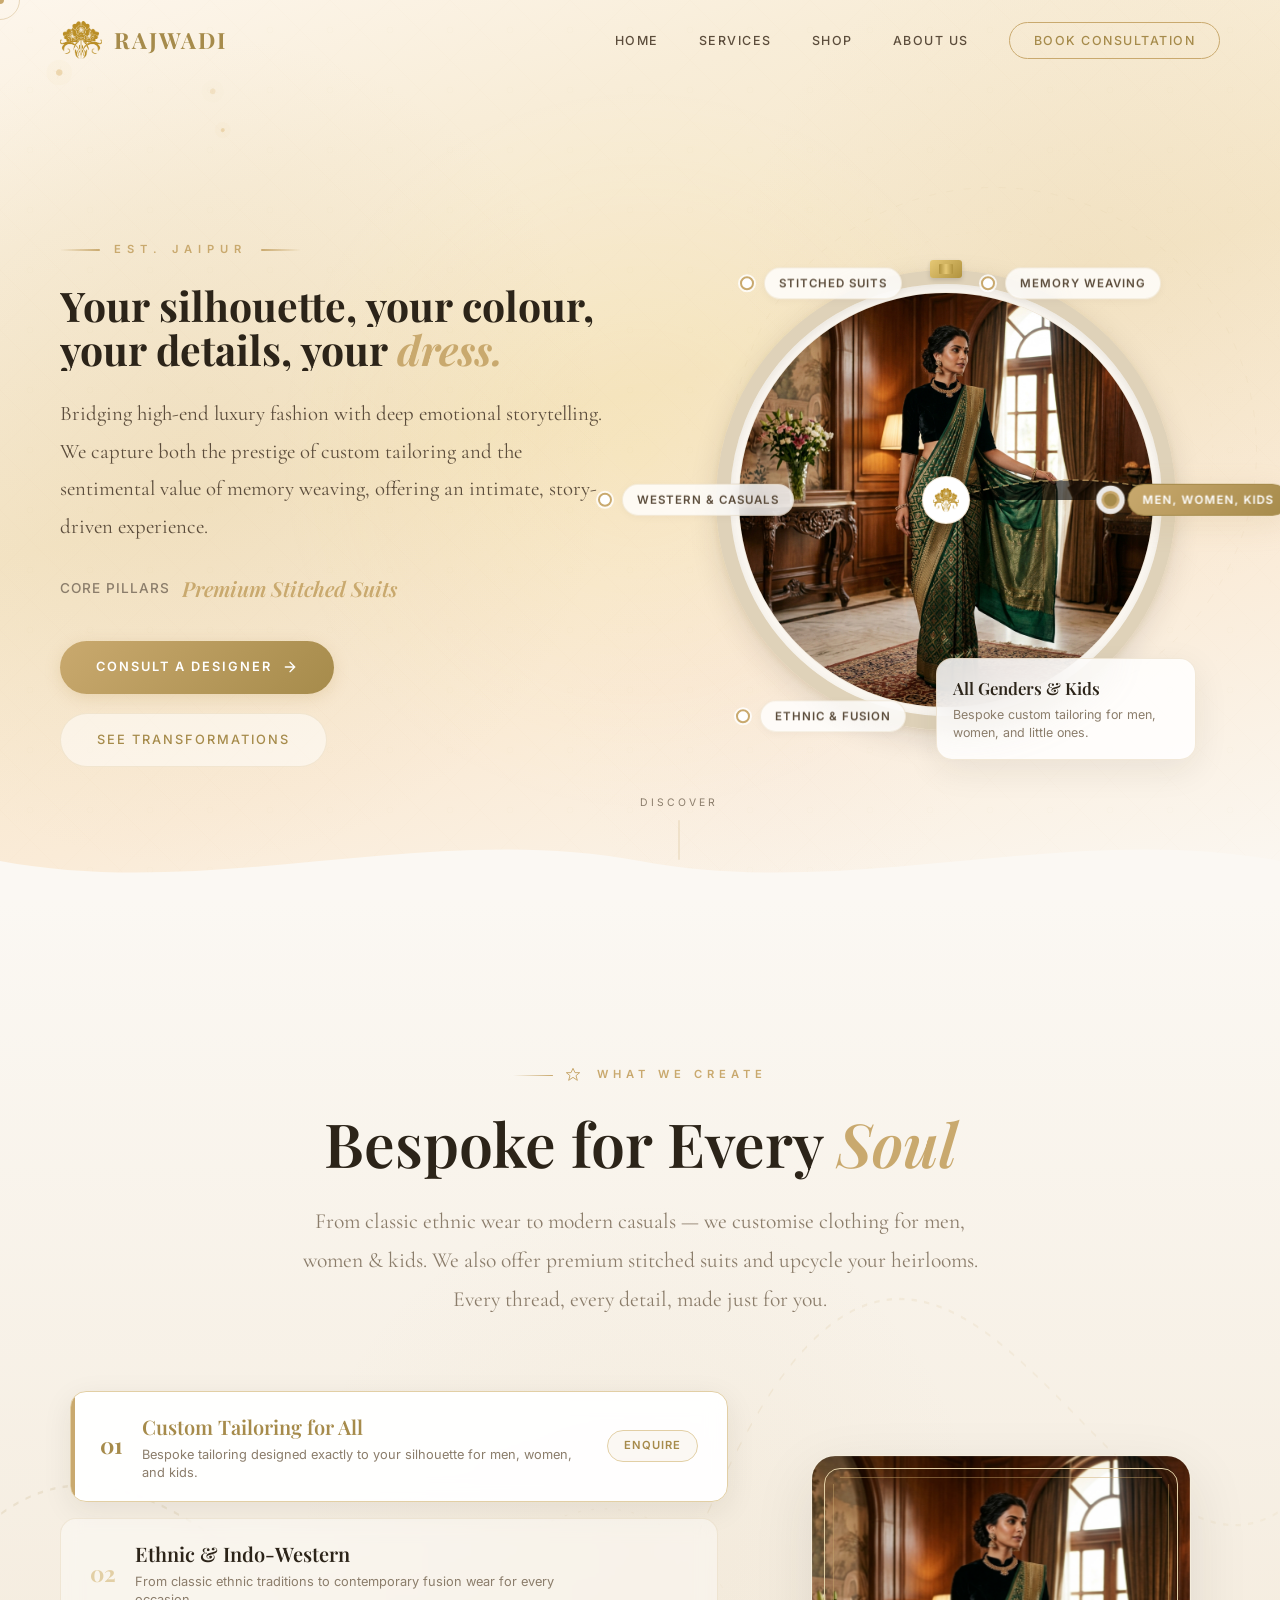
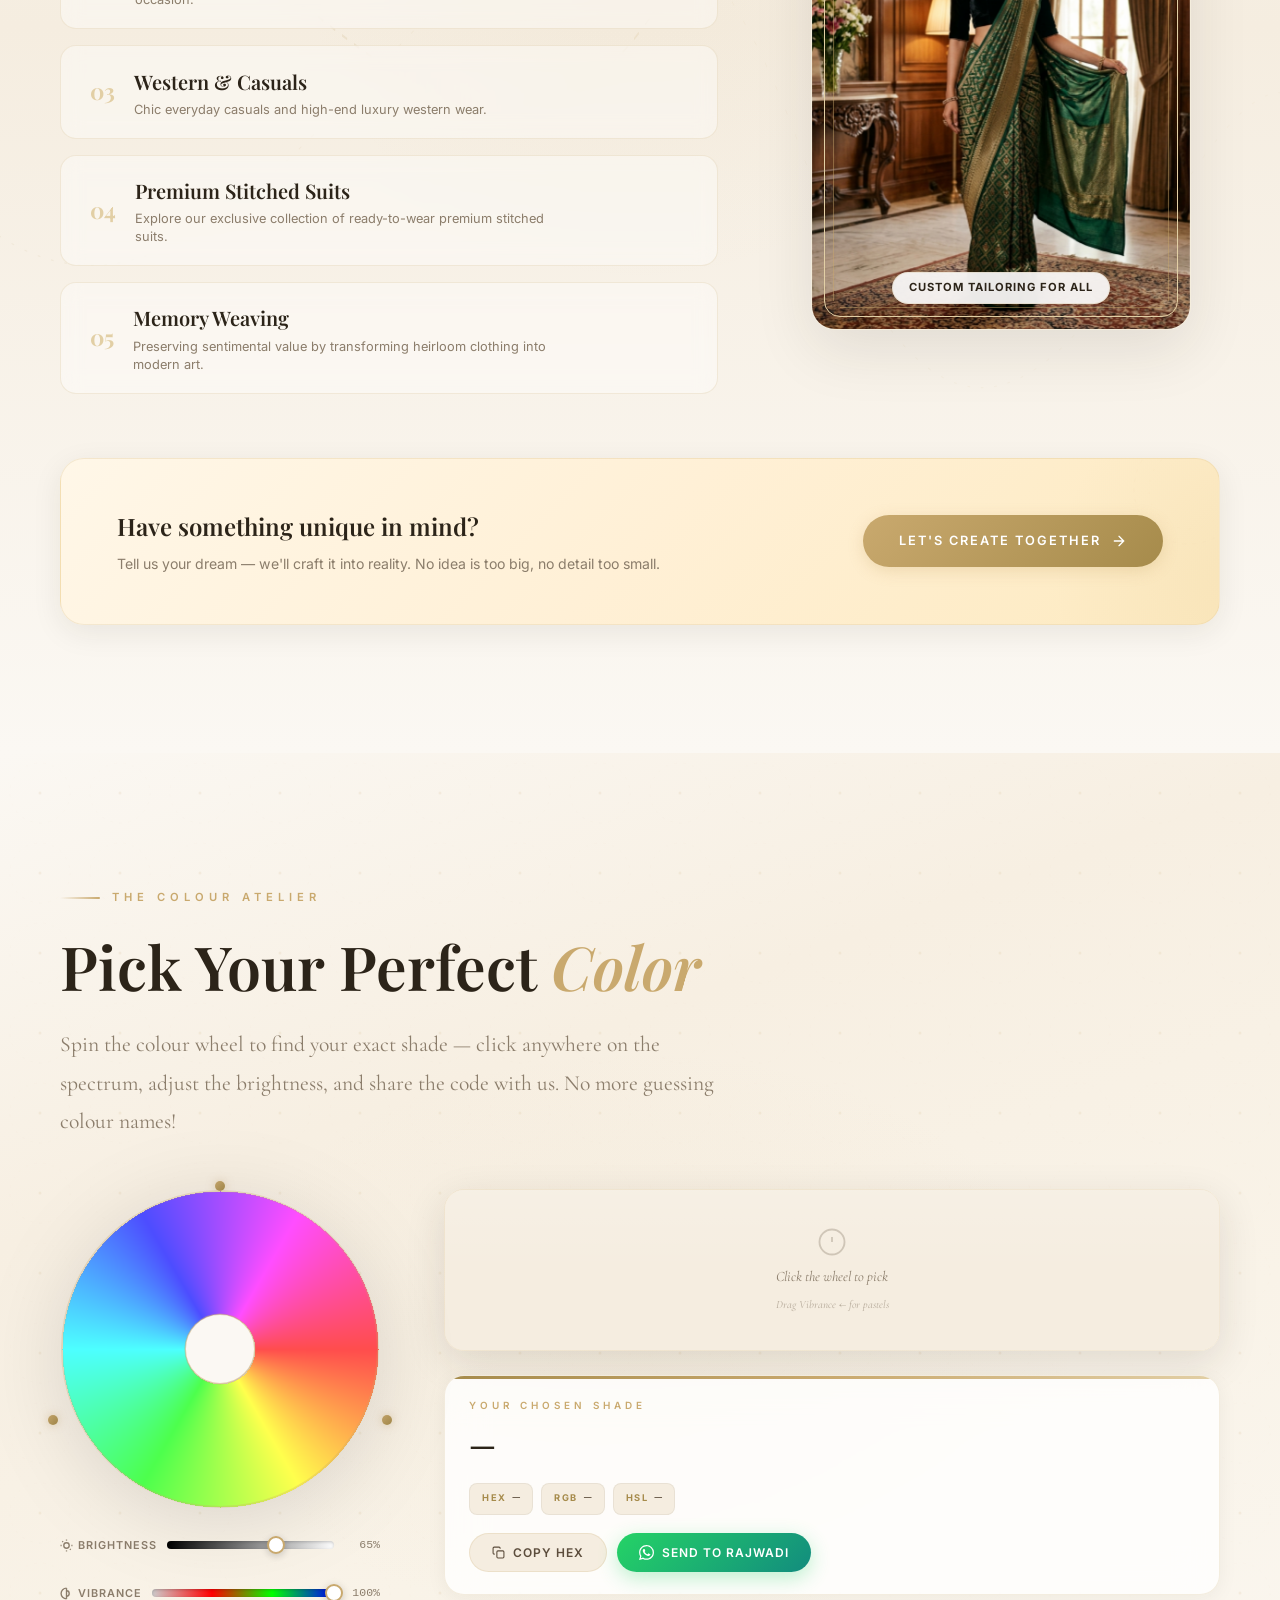
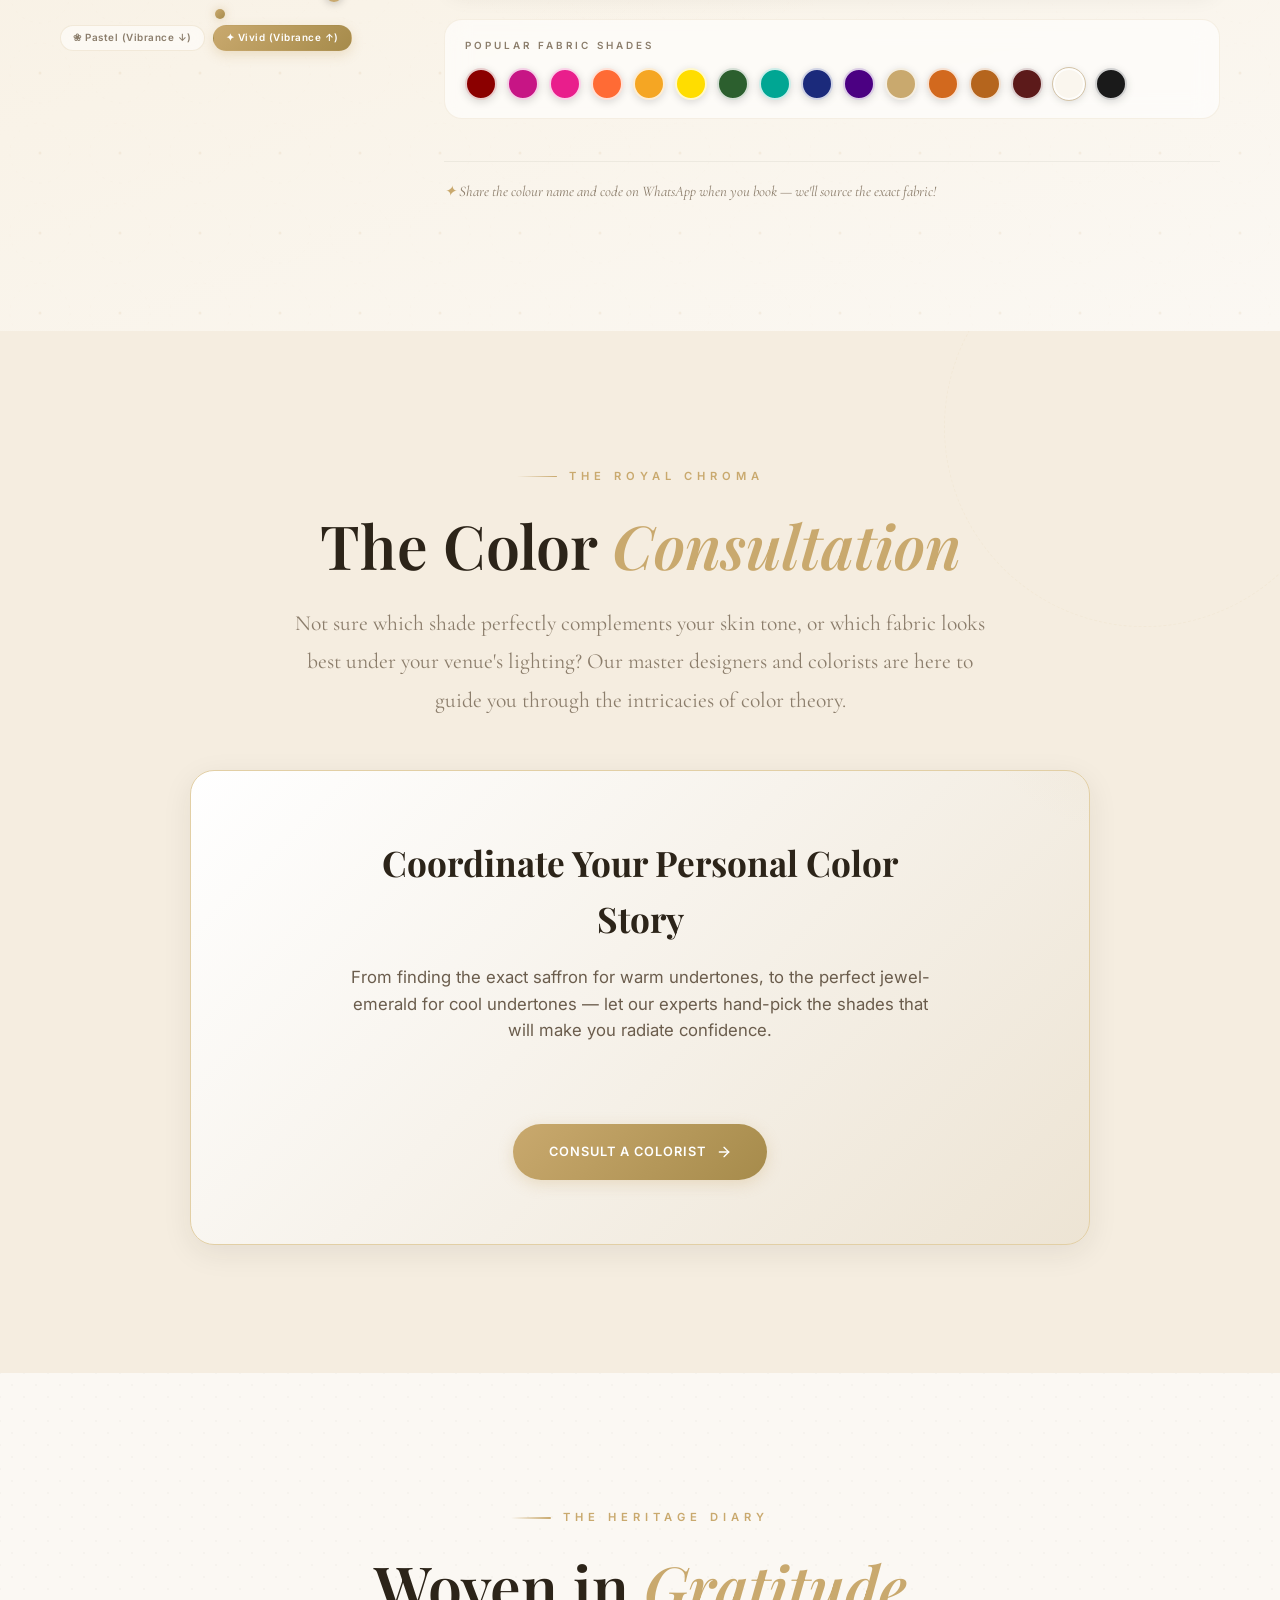
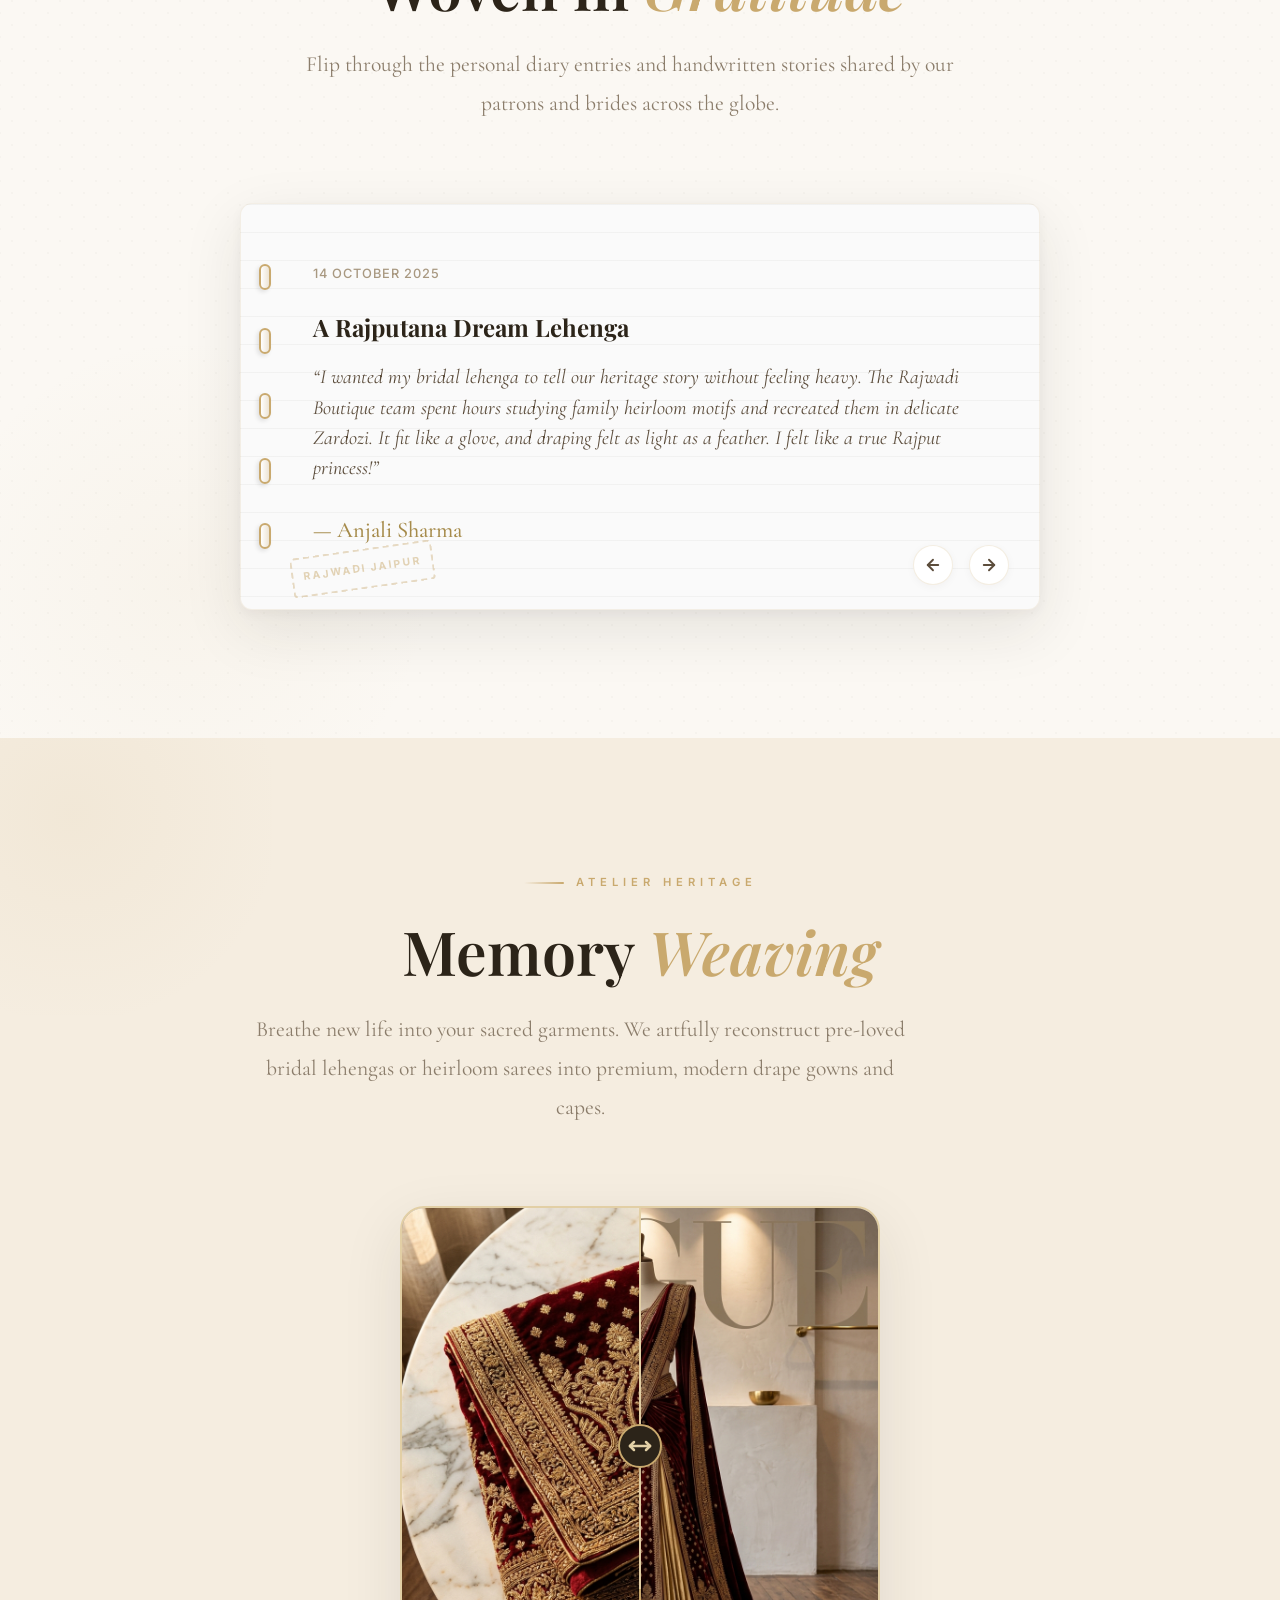
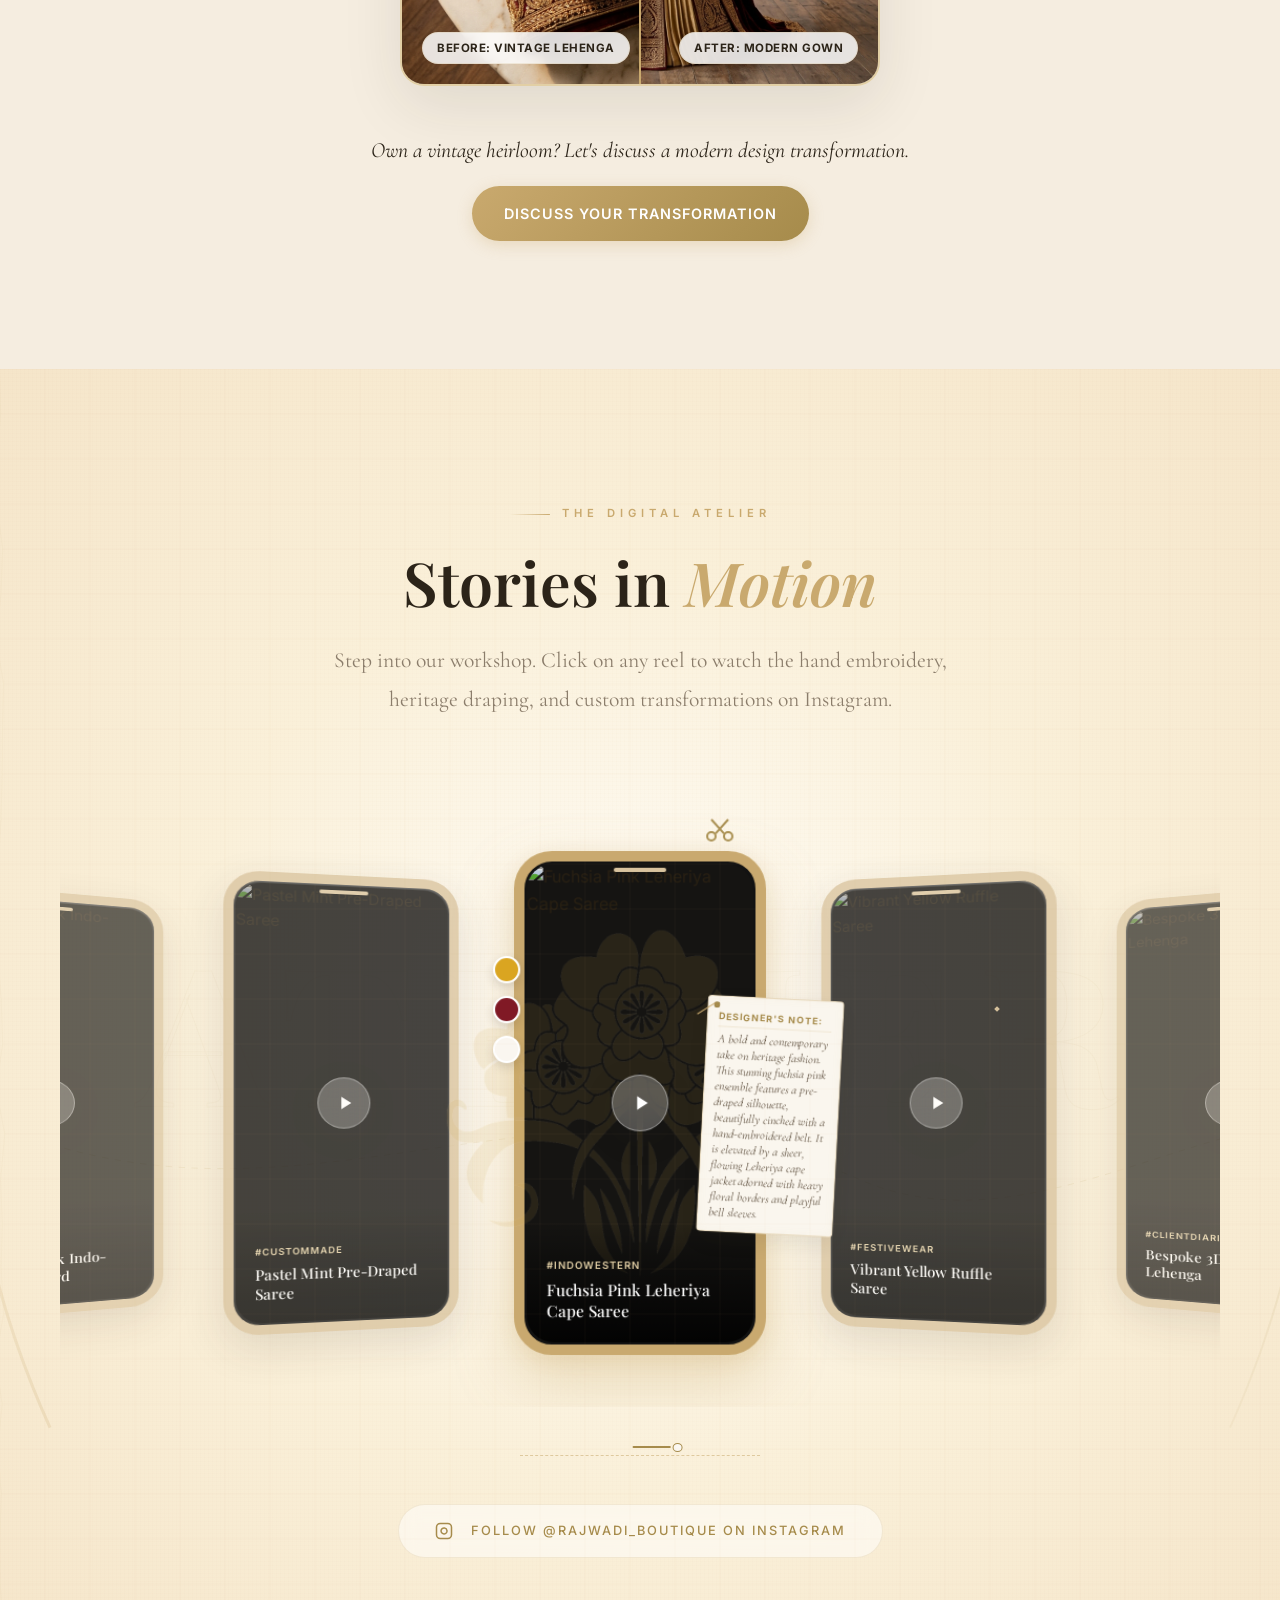
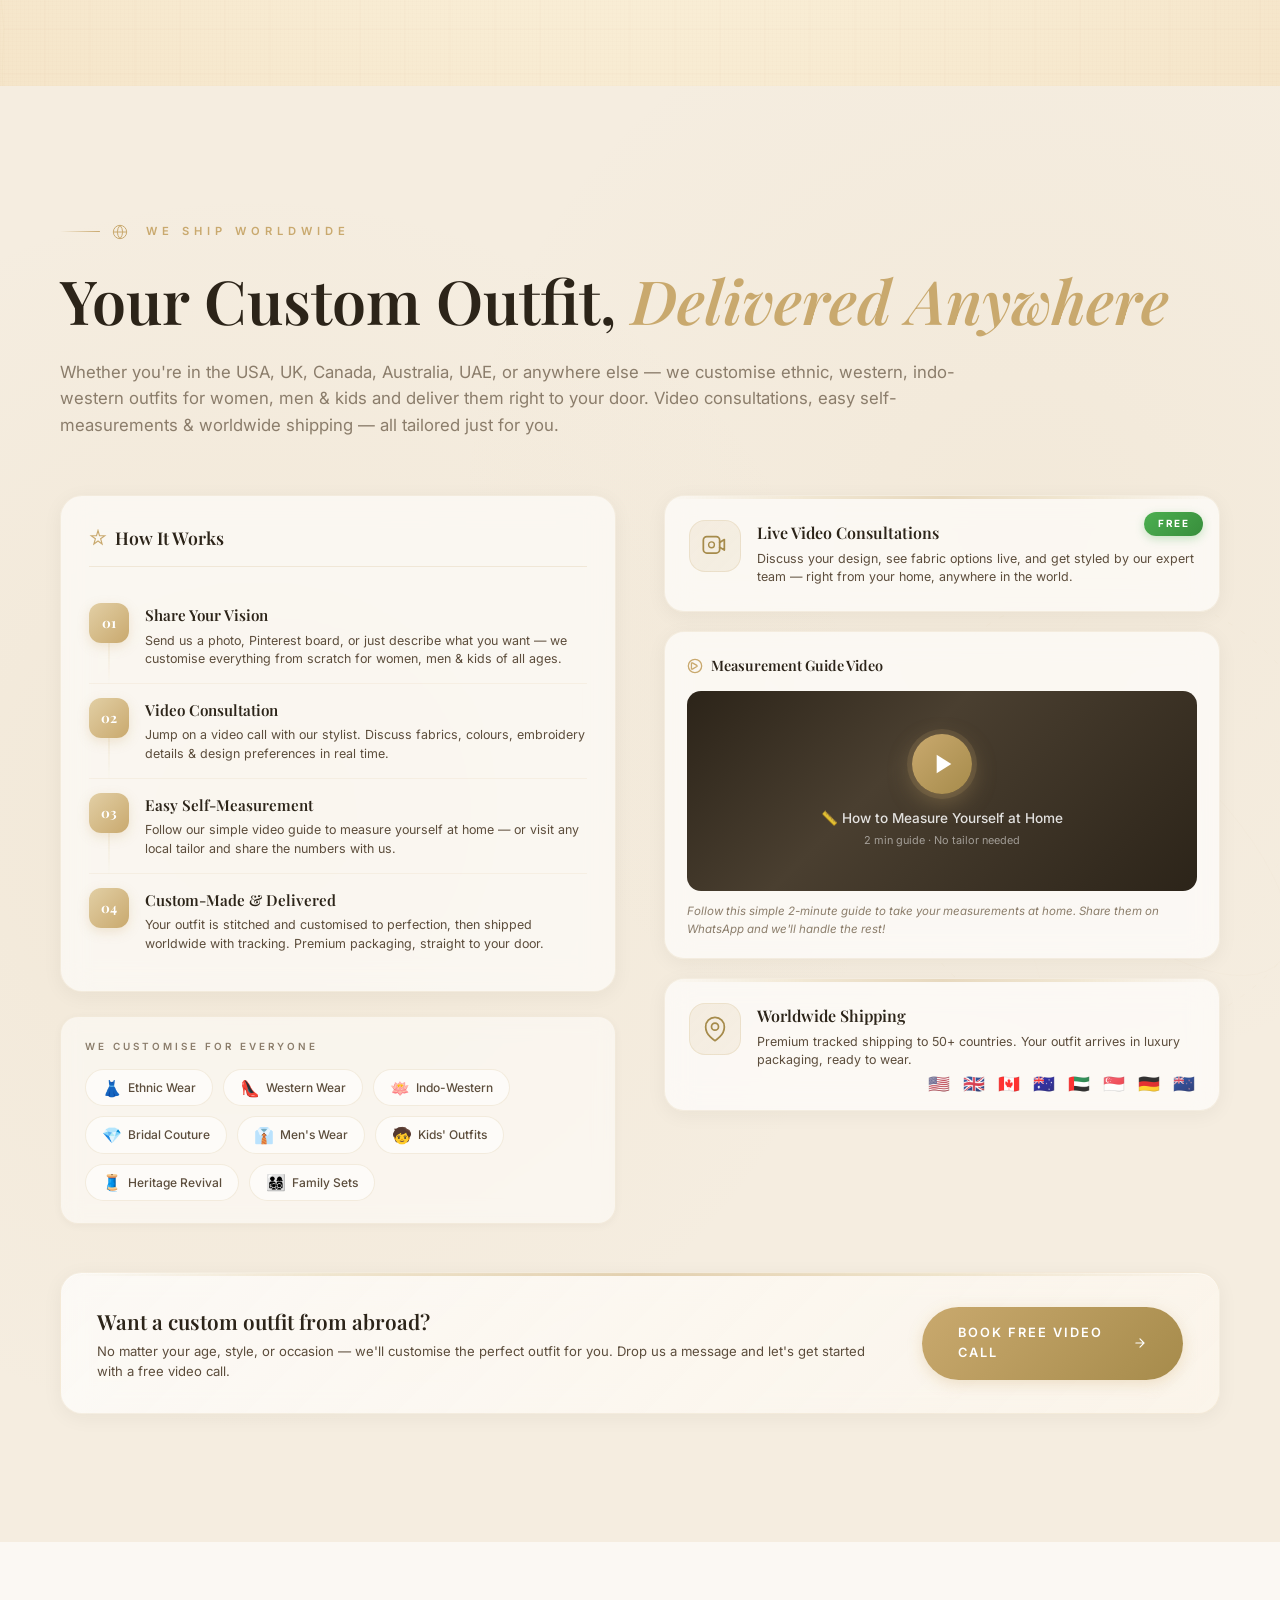
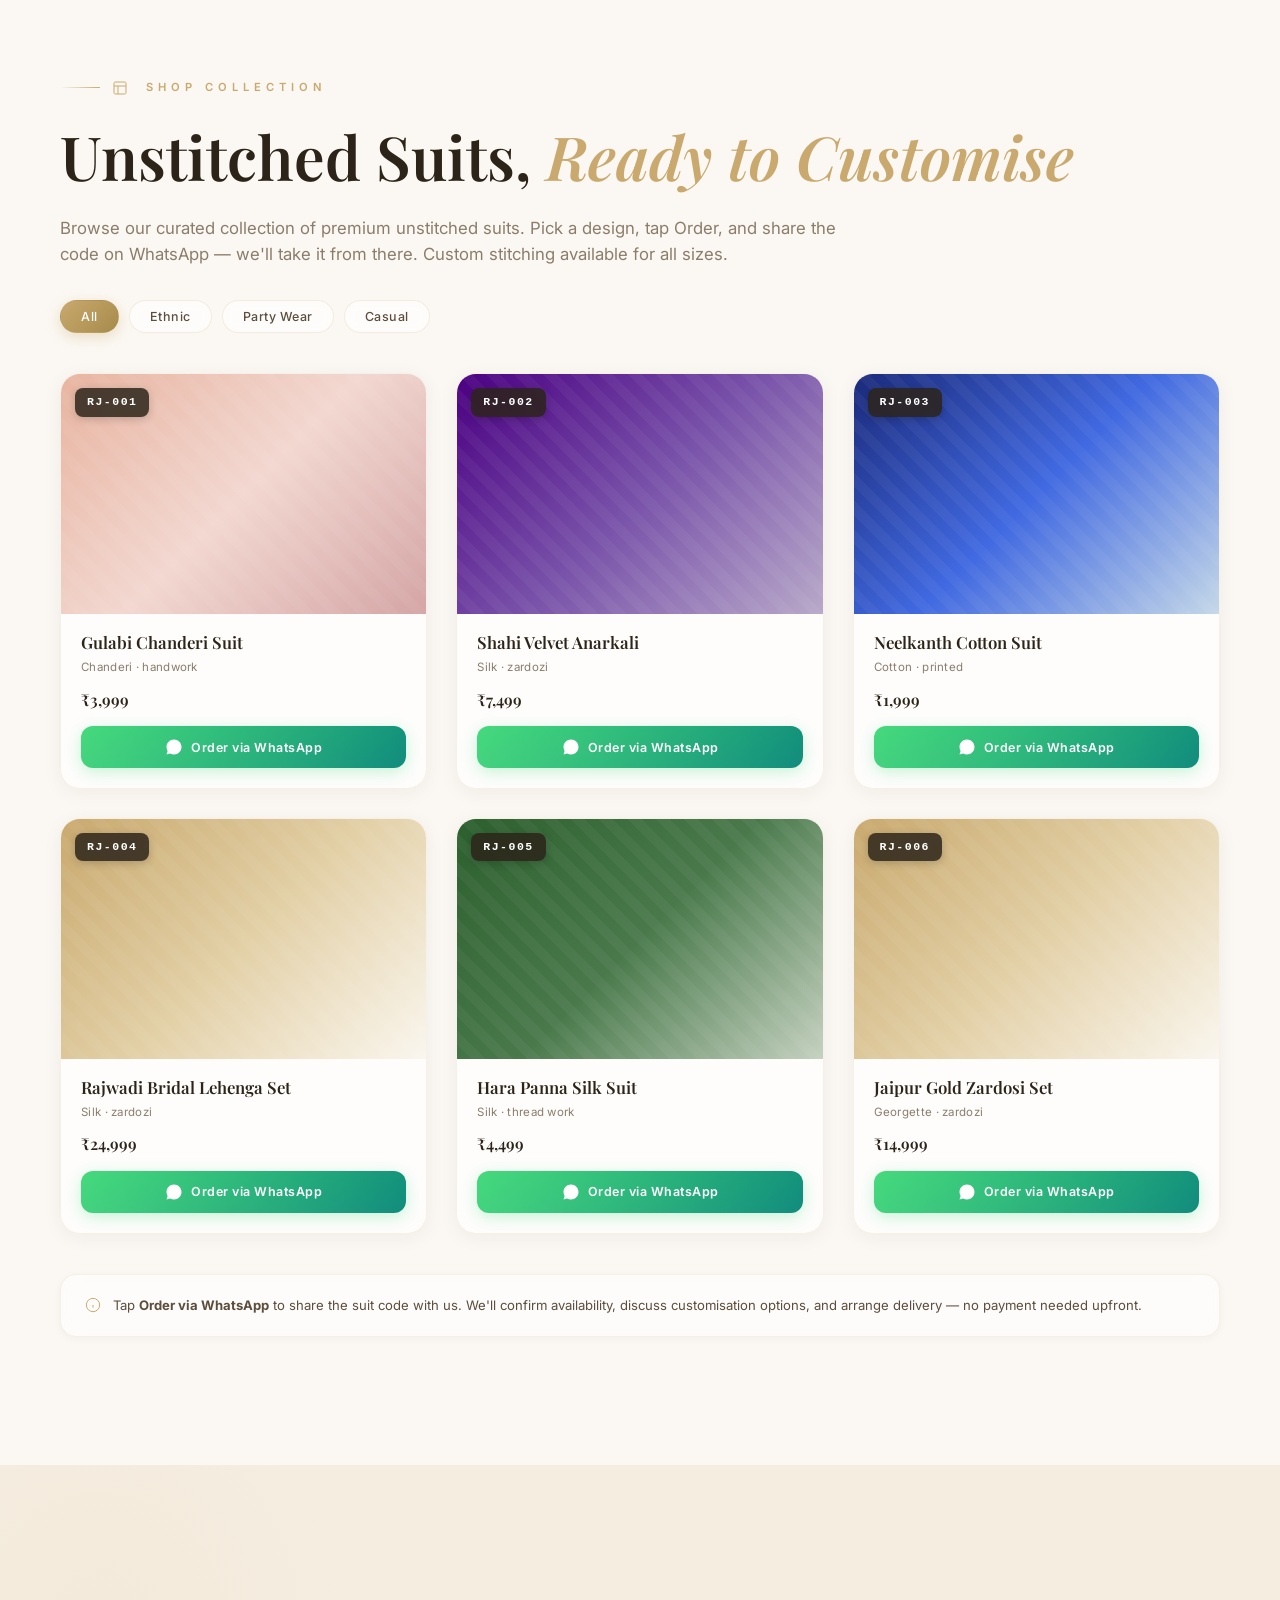
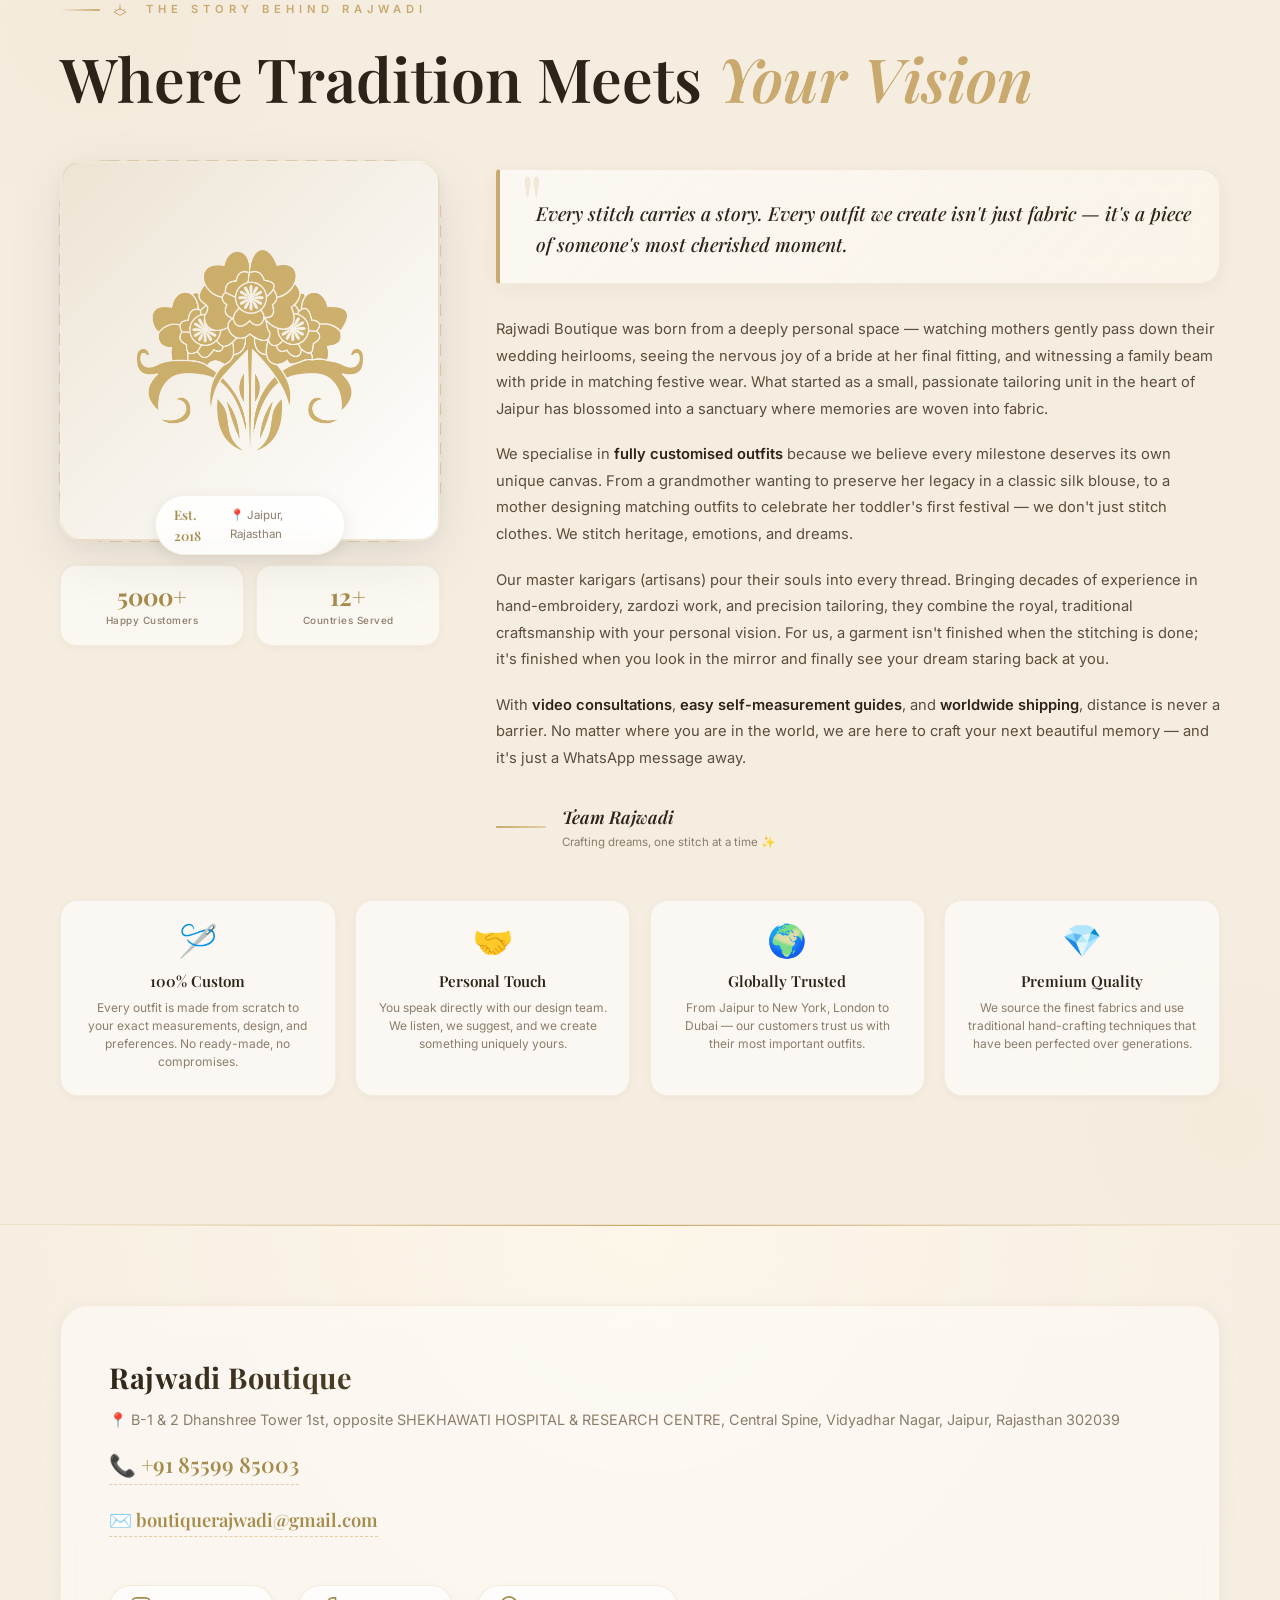
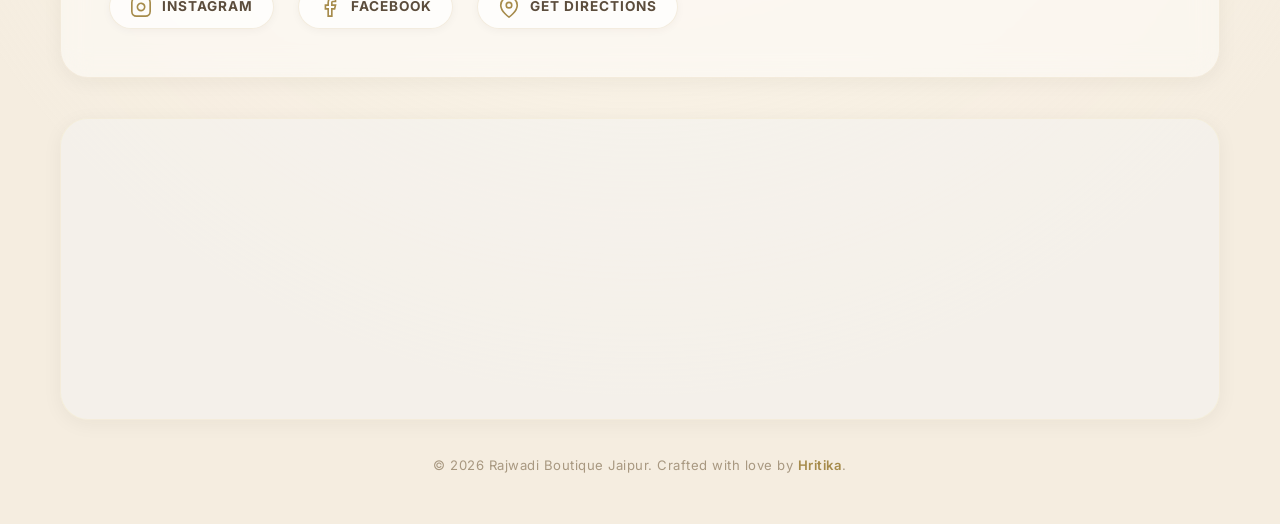
==== commit f194eb6d: "Update index.html" ====
--- a/Rajwadi/index.html
+++ b/Rajwadi/index.html
@@ -1089,7 +1089,10 @@
         <button class="suits-filter-chip active" data-filter="all">All</button>
         <button class="suits-filter-chip" data-filter="ethnic">Ethnic</button>
         <button class="suits-filter-chip" data-filter="party">Party Wear</button>
-        <button class="suits-filter-chip" data-fil      <!-- Product Grid (Dynamically Populated by CMS) -->
+        <button class="suits-filter-chip" data-filter="casual">Casual</button>
+      </div>
+
+      <!-- Product Grid (Dynamically Populated by CMS) -->
       <div class="suits-grid reveal delay-3" id="suits-grid">
         <!-- Suits will be injected here via script.js -->
       </div>
@@ -1294,4 +1297,4 @@
   <script src="script.js"></script>
 </body>
 
-</html>+</html>
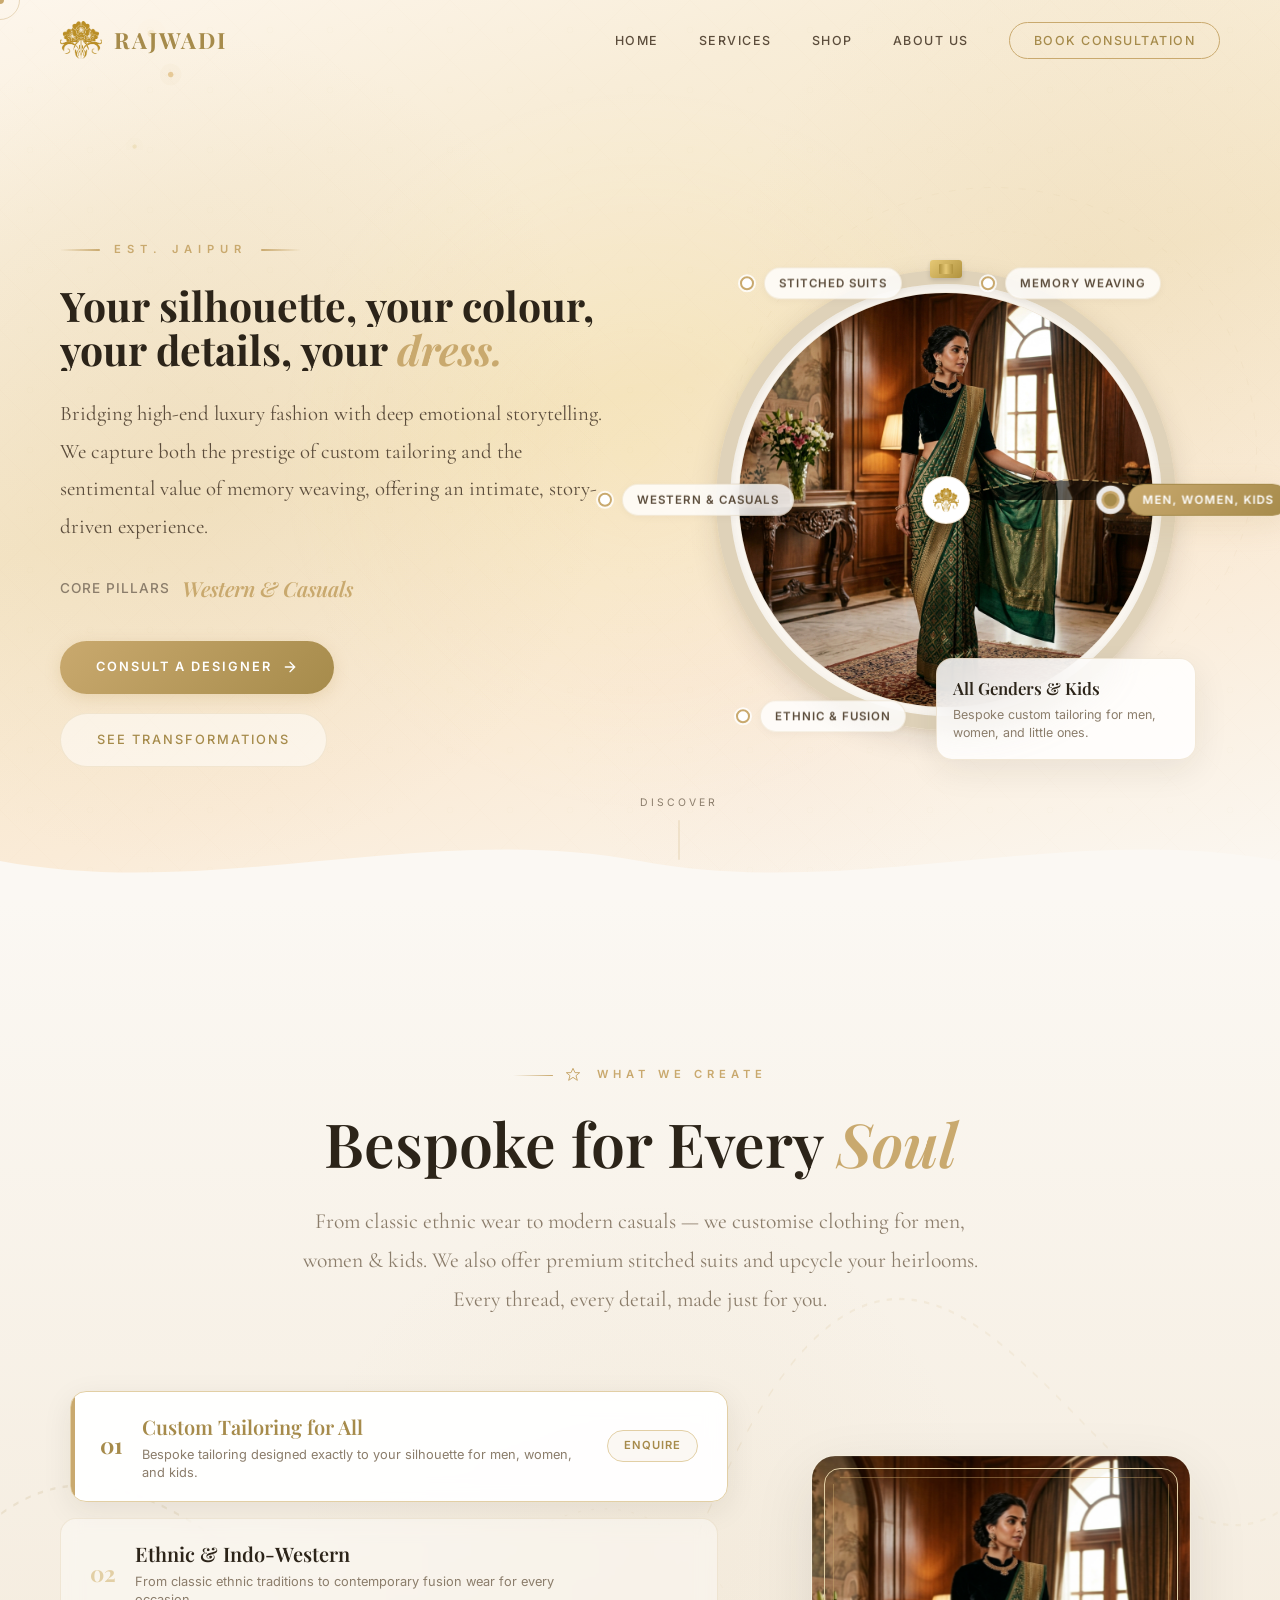
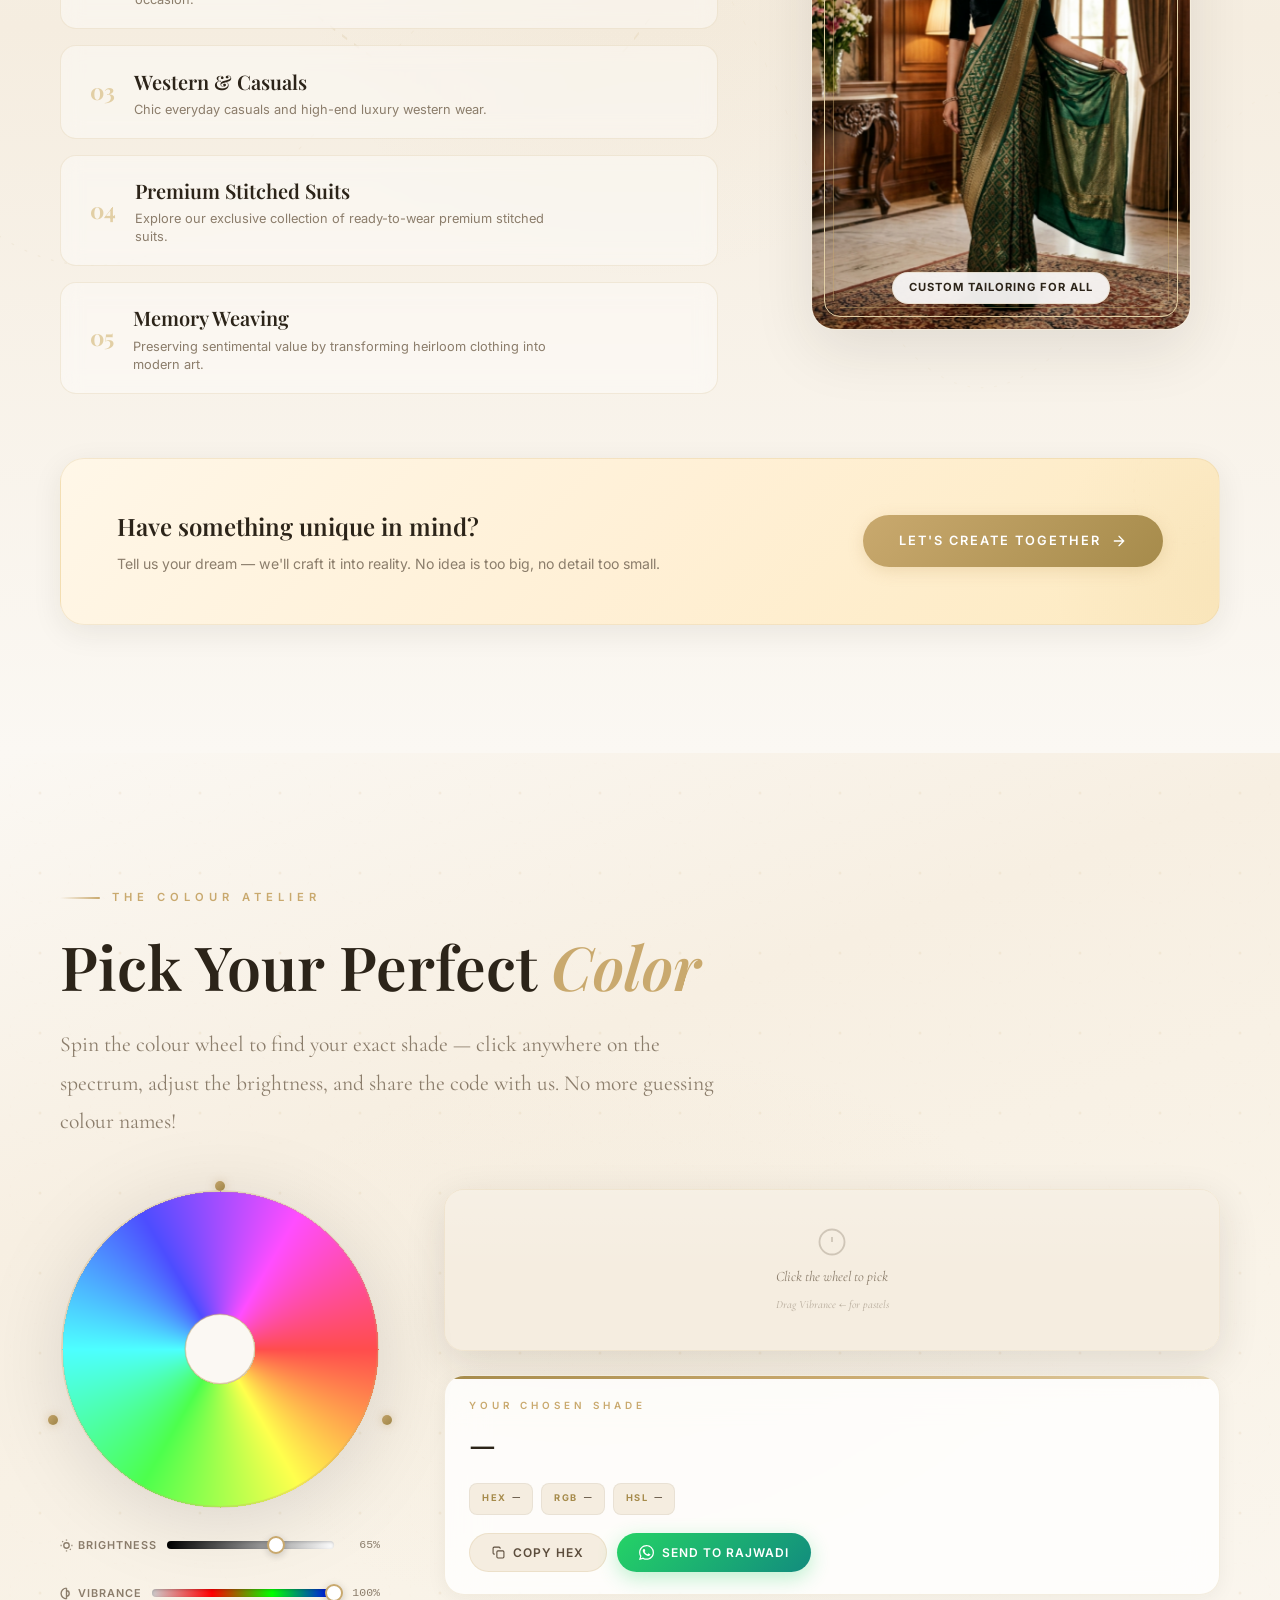
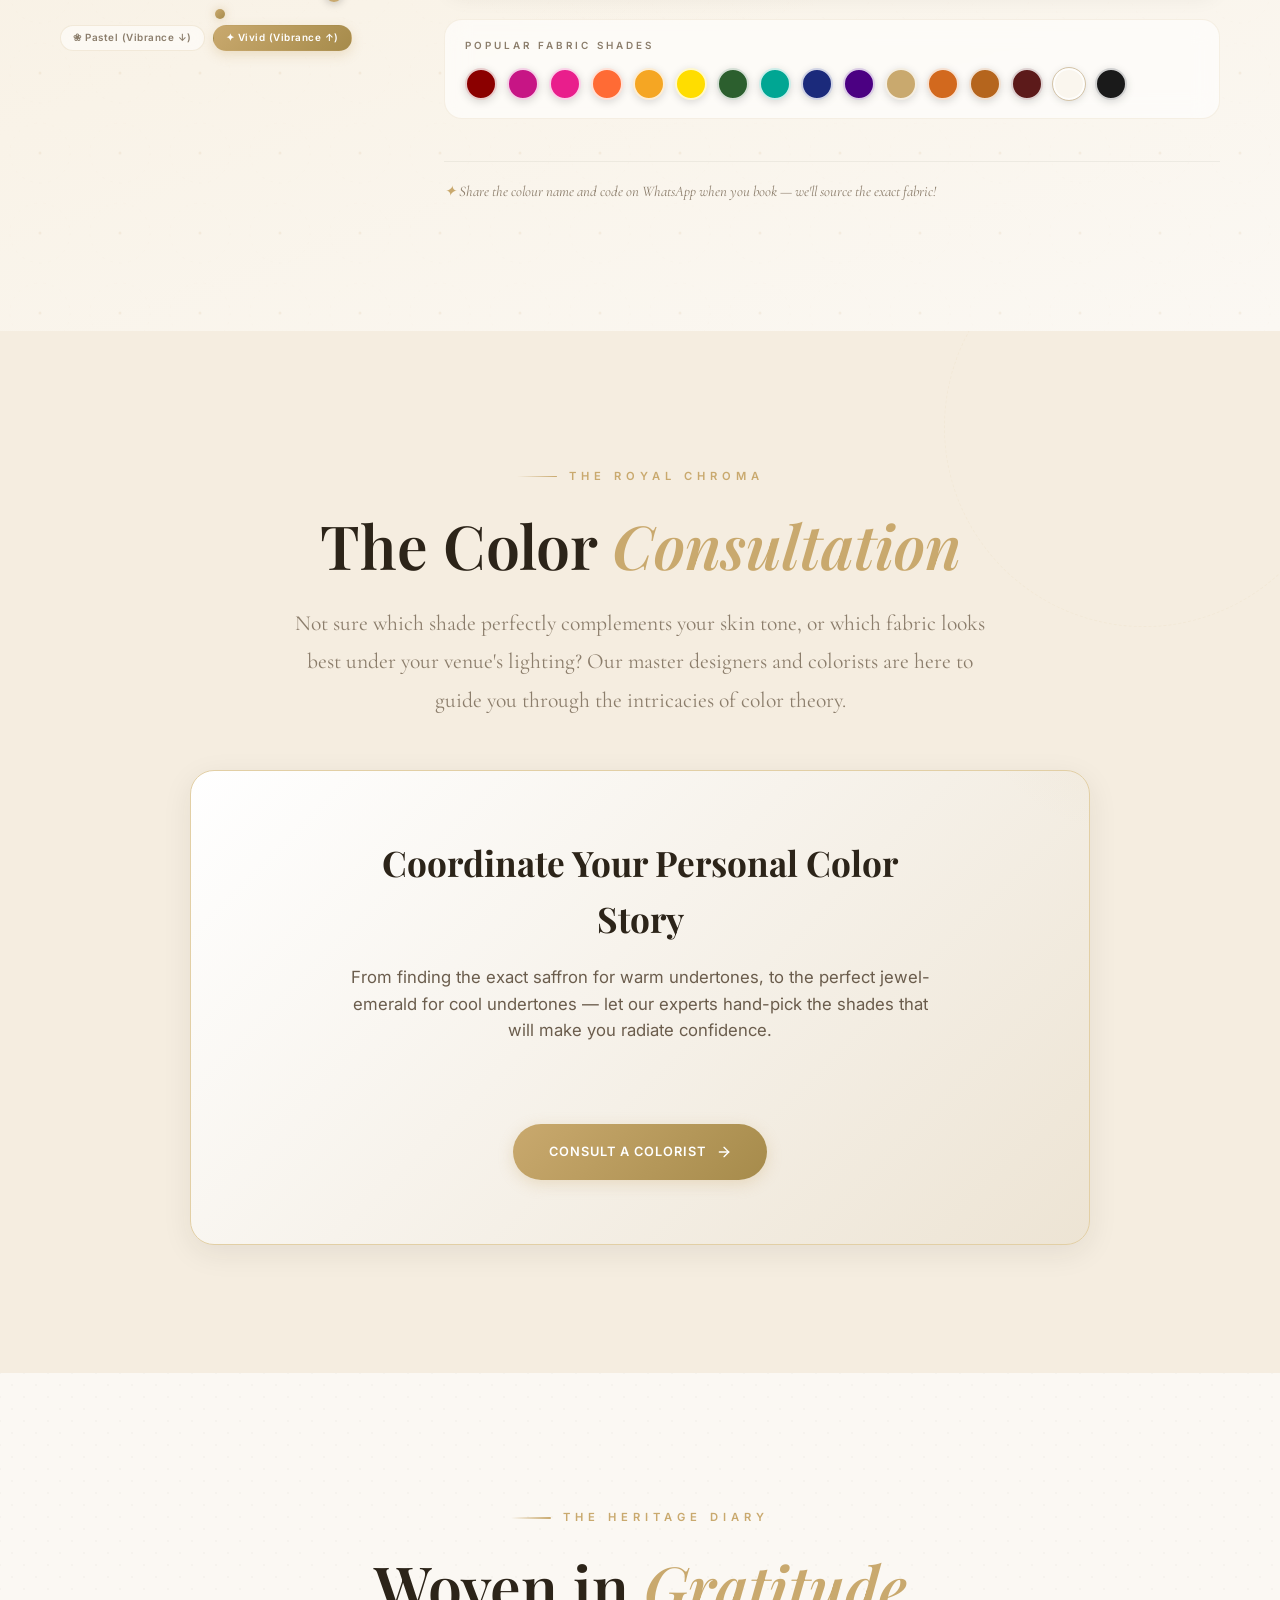
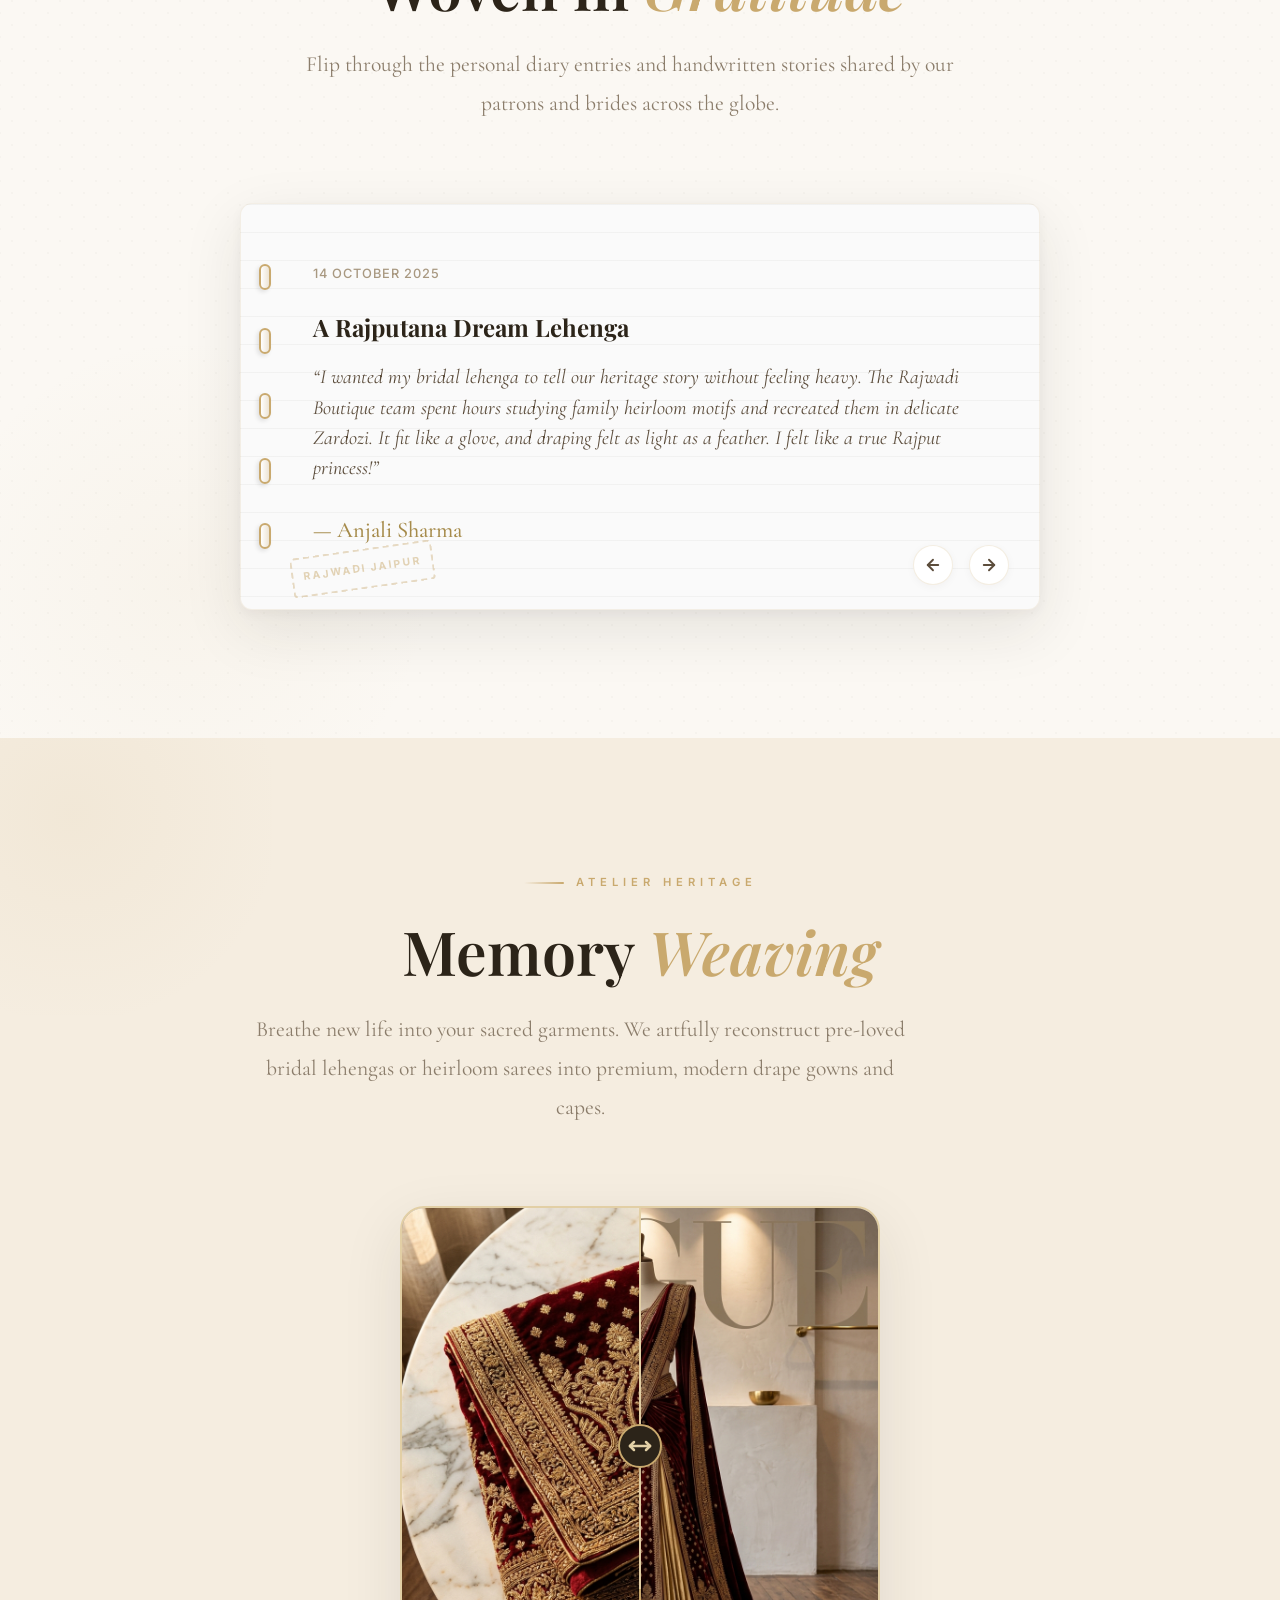
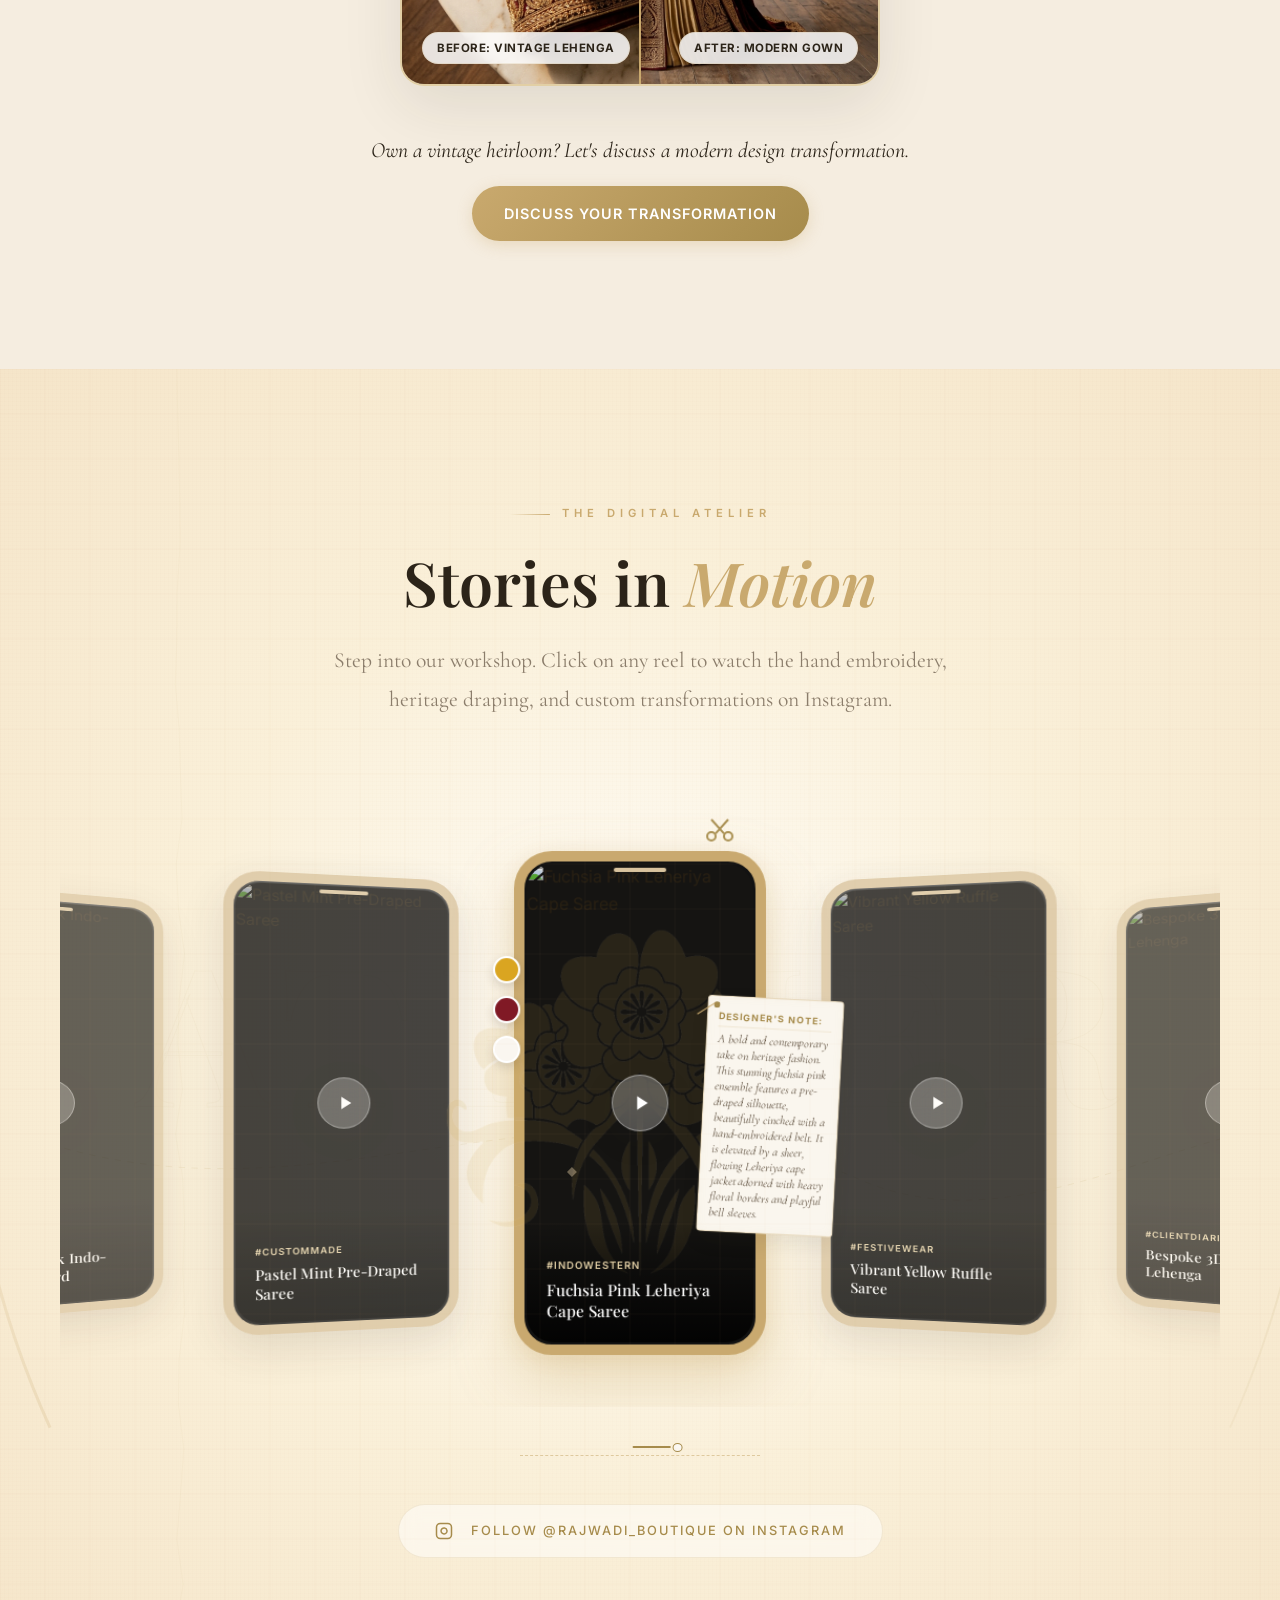
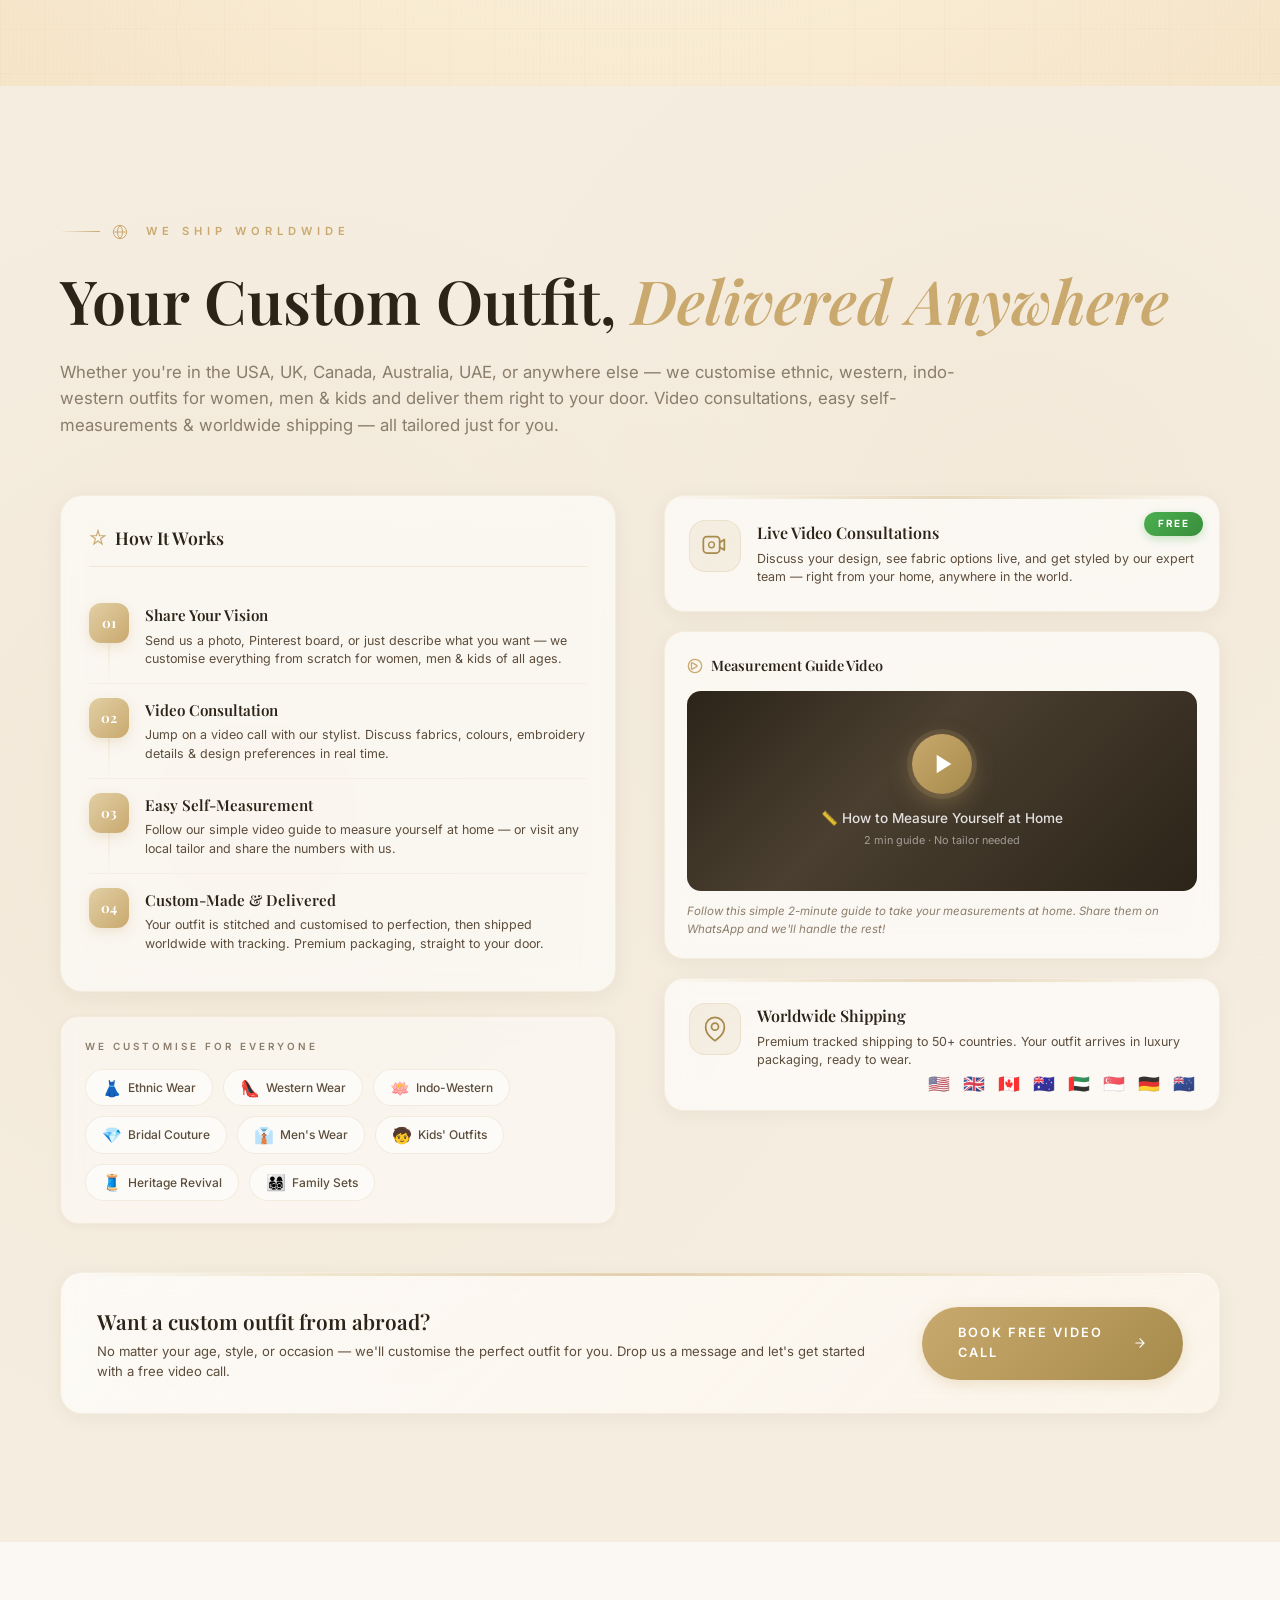
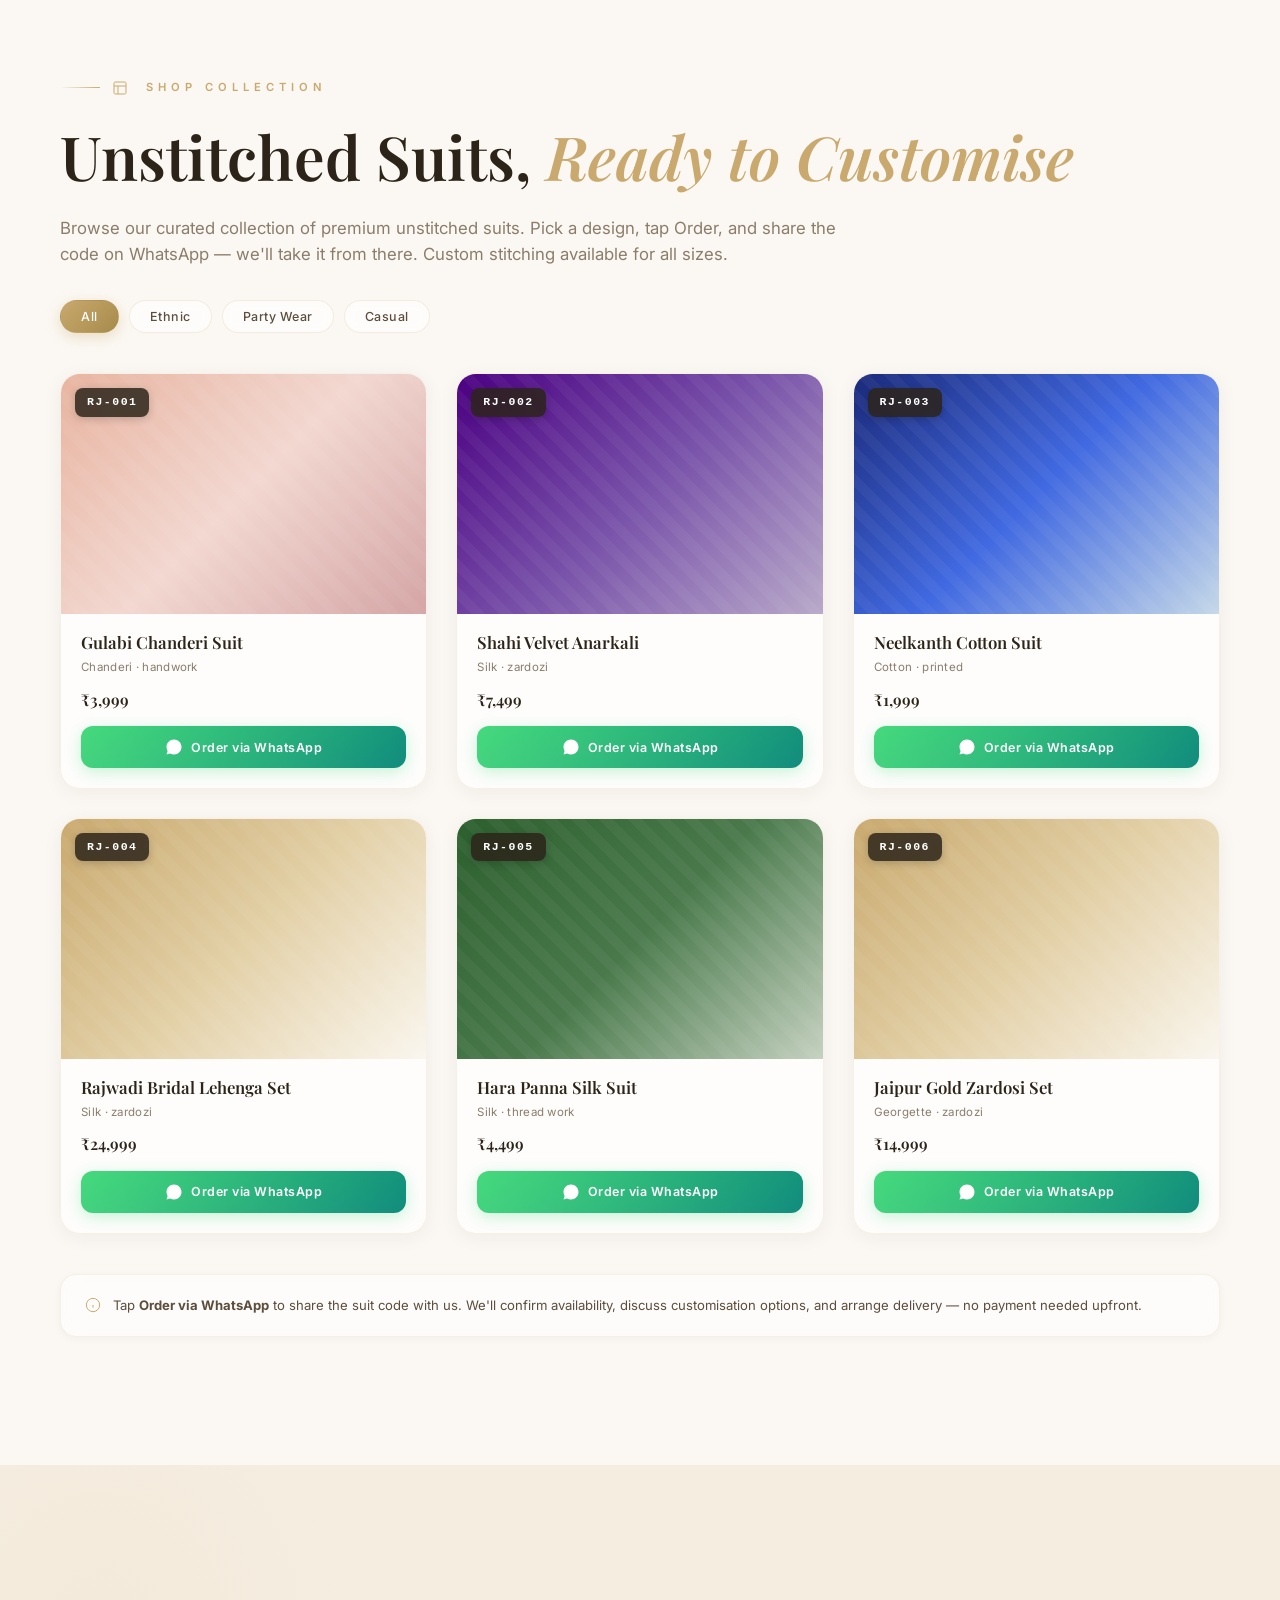
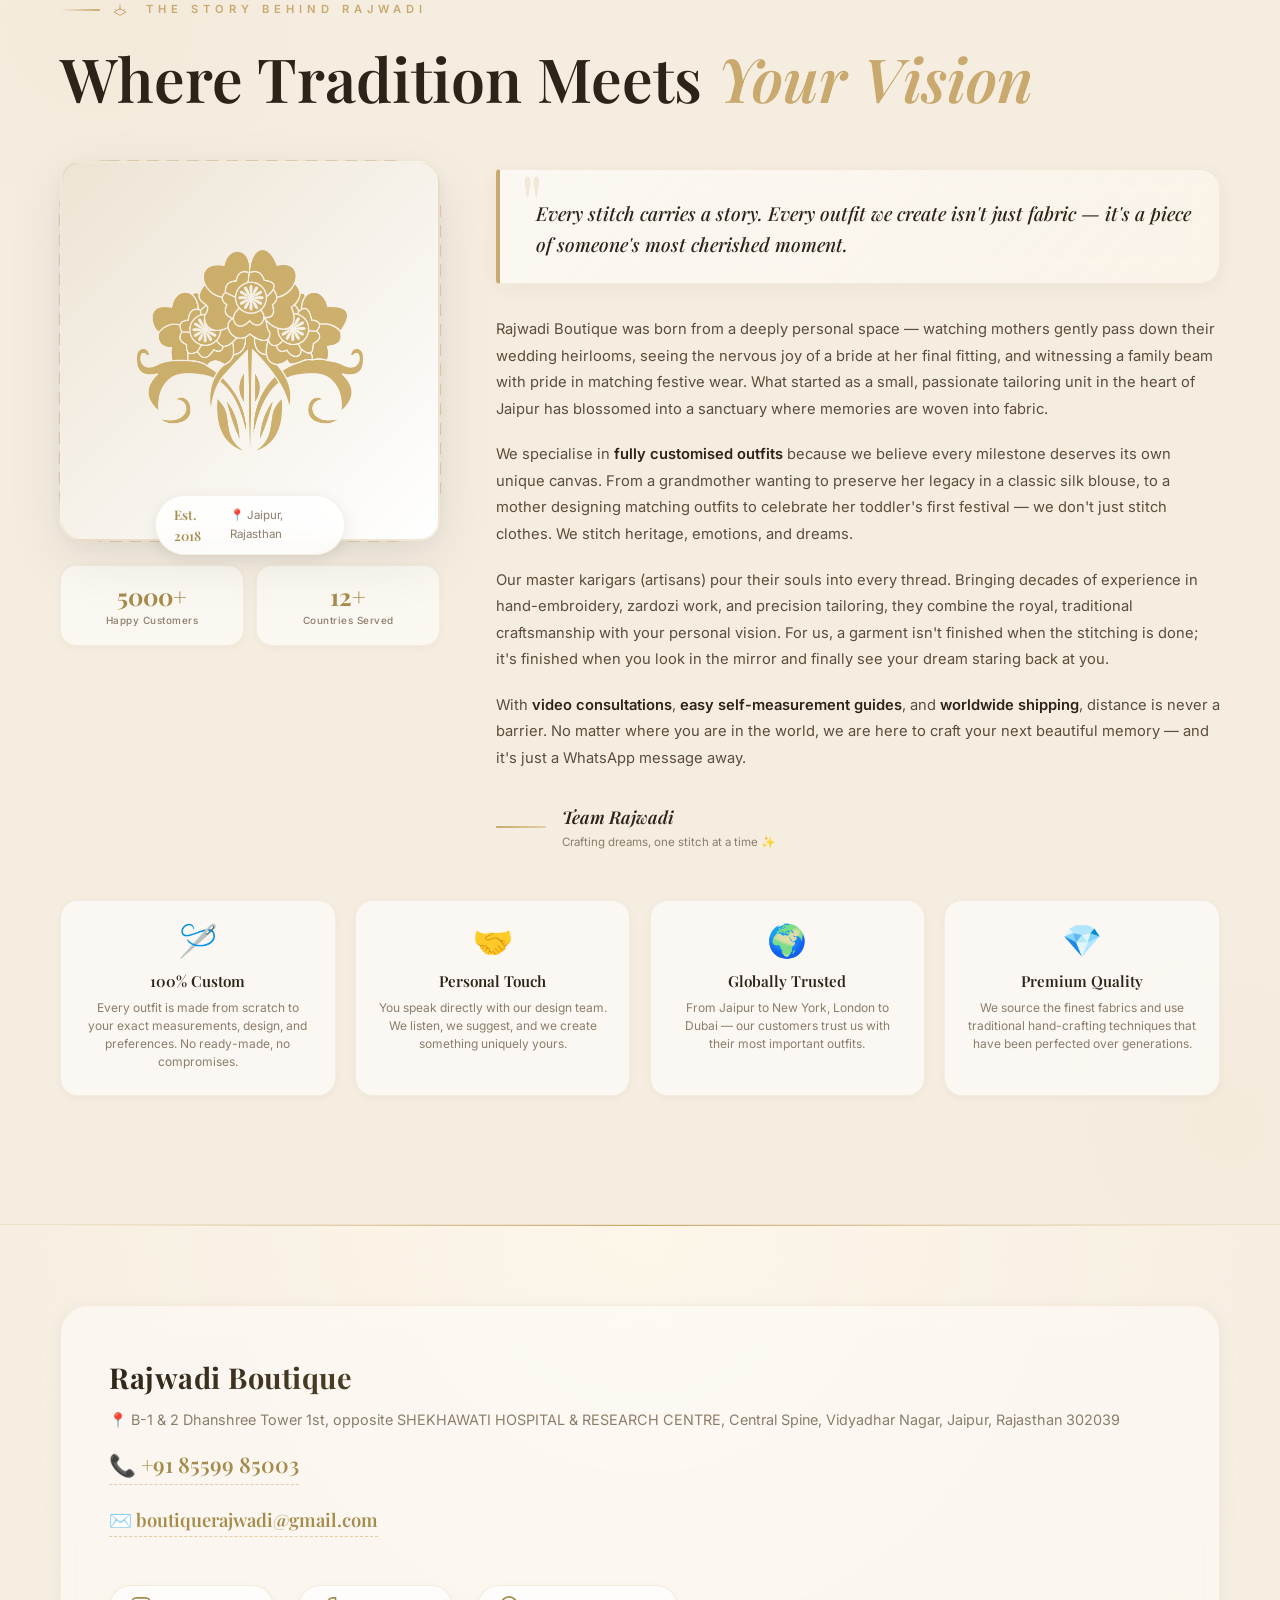
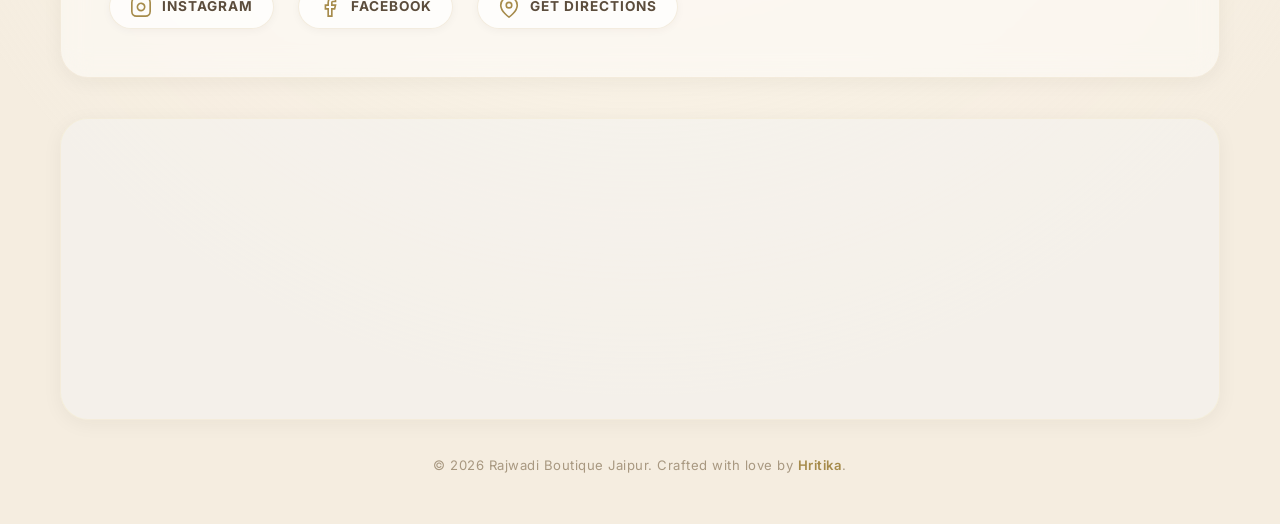
==== commit ec993ecc: "Update index.html" ====
--- a/Rajwadi/index.html
+++ b/Rajwadi/index.html
@@ -4,17 +4,67 @@
 <head>
   <meta charset="UTF-8" />
   <meta name="viewport" content="width=device-width, initial-scale=1.0" />
-  <title>Rajwadi Boutique — Bespoke Customisation for Every Soul | Jaipur</title>
-  <meta name="description"
-    content="Rajwadi Boutique — Jaipur's premier customisation studio. Western, ethnic, bridal, kids, men's & women's wear. Heritage revival & heirloom transformation. Every thread, your story." />
-  <meta name="keywords"
-    content="Rajwadi Boutique, Jaipur boutique, custom ethnic wear, bridal lehenga, saree transformation, heirloom revival, western wear, kids clothing, men's wear, customisation" />
+  
+  <!-- Primary SEO Meta Tags -->
+  <title>Rajwadi Boutique | Premium Custom Ethnic & Western Wear | Jaipur</title>
+  <meta name="description" content="Rajwadi Boutique is Jaipur's premier customisation studio. We specialise in bespoke bridal lehengas, custom ethnic wear, premium stitched suits, indo-western fashion, and memory weaving for heirloom transformations. Shipping worldwide (USA, UK, UAE, Canada)." />
+  <meta name="keywords" content="Rajwadi Boutique, Jaipur boutique, custom ethnic wear, bespoke bridal lehenga, saree transformation, heirloom revival, western wear, kids clothing, men's wear, customisation, unstitched suits online, Jaipur custom tailors, designer lehenga Jaipur, buy Indian ethnic wear online, custom suits USA, custom Indian wear UK, bespoke fashion UAE, custom made Indian dresses" />
+  <meta name="author" content="Rajwadi Boutique" />
+  <link rel="canonical" href="https://rajwadiboutique.netlify.app/" />
+  <meta name="robots" content="index, follow" />
+  
+  <!-- Open Graph / Facebook / WhatsApp -->
+  <meta property="og:type" content="website" />
+  <meta property="og:url" content="https://rajwadiboutique.netlify.app/" />
   <meta property="og:title" content="Rajwadi Boutique — Bespoke Customisation for Every Soul" />
-  <meta property="og:description"
-    content="Premium customisation studio in Jaipur. Western, ethnic, bridal & heritage revival." />
-  <meta property="og:type" content="website" />
-  <link rel="icon" type="image/svg+xml"
-    href="data:image/svg+xml,%3Csvg xmlns='http://www.w3.org/2000/svg' viewBox='0 0 32 32'%3E%3Ccircle cx='16' cy='16' r='14' fill='none' stroke='%23C9A96E' stroke-width='1.5'/%3E%3Ccircle cx='16' cy='16' r='6' fill='%23C9A96E'/%3E%3C/svg%3E" />
+  <meta property="og:description" content="Premium customisation studio in Jaipur. Custom Western, Ethnic, Bridal & Heritage Revival. Worldwide shipping available." />
+  <meta property="og:image" content="https://rajwadiboutique.netlify.app/assets/logo.png" />
+  
+  <!-- Twitter -->
+  <meta property="twitter:card" content="summary_large_image" />
+  <meta property="twitter:url" content="https://rajwadiboutique.netlify.app/" />
+  <meta property="twitter:title" content="Rajwadi Boutique | Bespoke Custom Wear" />
+  <meta property="twitter:description" content="Premium customisation studio in Jaipur. Custom Western, Ethnic, Bridal & Heritage Revival." />
+  <meta property="twitter:image" content="https://rajwadiboutique.netlify.app/assets/logo.png" />
+
+  <!-- Schema.org JSON-LD (Local Business & Organization) -->
+  <script type="application/ld+json">
+  {
+    "@context": "https://schema.org",
+    "@type": "ClothingStore",
+    "name": "Rajwadi Boutique",
+    "image": "https://rajwadiboutique.netlify.app/assets/logo.png",
+    "@id": "https://rajwadiboutique.netlify.app/",
+    "url": "https://rajwadiboutique.netlify.app/",
+    "telephone": "+918559985003",
+    "address": {
+      "@type": "PostalAddress",
+      "streetAddress": "B-1 & 2 Dhanshree Tower, Vidyadhar Nagar",
+      "addressLocality": "Jaipur",
+      "postalCode": "302039",
+      "addressCountry": "IN"
+    },
+    "geo": {
+      "@type": "GeoCoordinates",
+      "latitude": 26.9615,
+      "longitude": 75.7836
+    },
+    "openingHoursSpecification": {
+      "@type": "OpeningHoursSpecification",
+      "dayOfWeek": [
+        "Monday", "Tuesday", "Wednesday", "Thursday", "Friday", "Saturday"
+      ],
+      "opens": "10:30",
+      "closes": "20:00"
+    },
+    "sameAs": [
+      "https://instagram.com/rajwadi_boutique"
+    ],
+    "description": "Rajwadi Boutique is Jaipur's premier customisation studio for bespoke bridal wear, custom ethnic outfits, and premium stitched suits. We ship worldwide."
+  }
+  </script>
+
+  <link rel="icon" type="image/svg+xml" href="data:image/svg+xml,%3Csvg xmlns='http://www.w3.org/2000/svg' viewBox='0 0 32 32'%3E%3Ccircle cx='16' cy='16' r='14' fill='none' stroke='%23C9A96E' stroke-width='1.5'/%3E%3Ccircle cx='16' cy='16' r='6' fill='%23C9A96E'/%3E%3C/svg%3E" />
   <link href="https://fonts.googleapis.com/css2?family=Cinzel:wght@500;600;700&family=Jost:wght@300;400;500;600&display=swap" rel="stylesheet" />
   
   <!-- Netlify Identity Widget for Decap CMS -->
